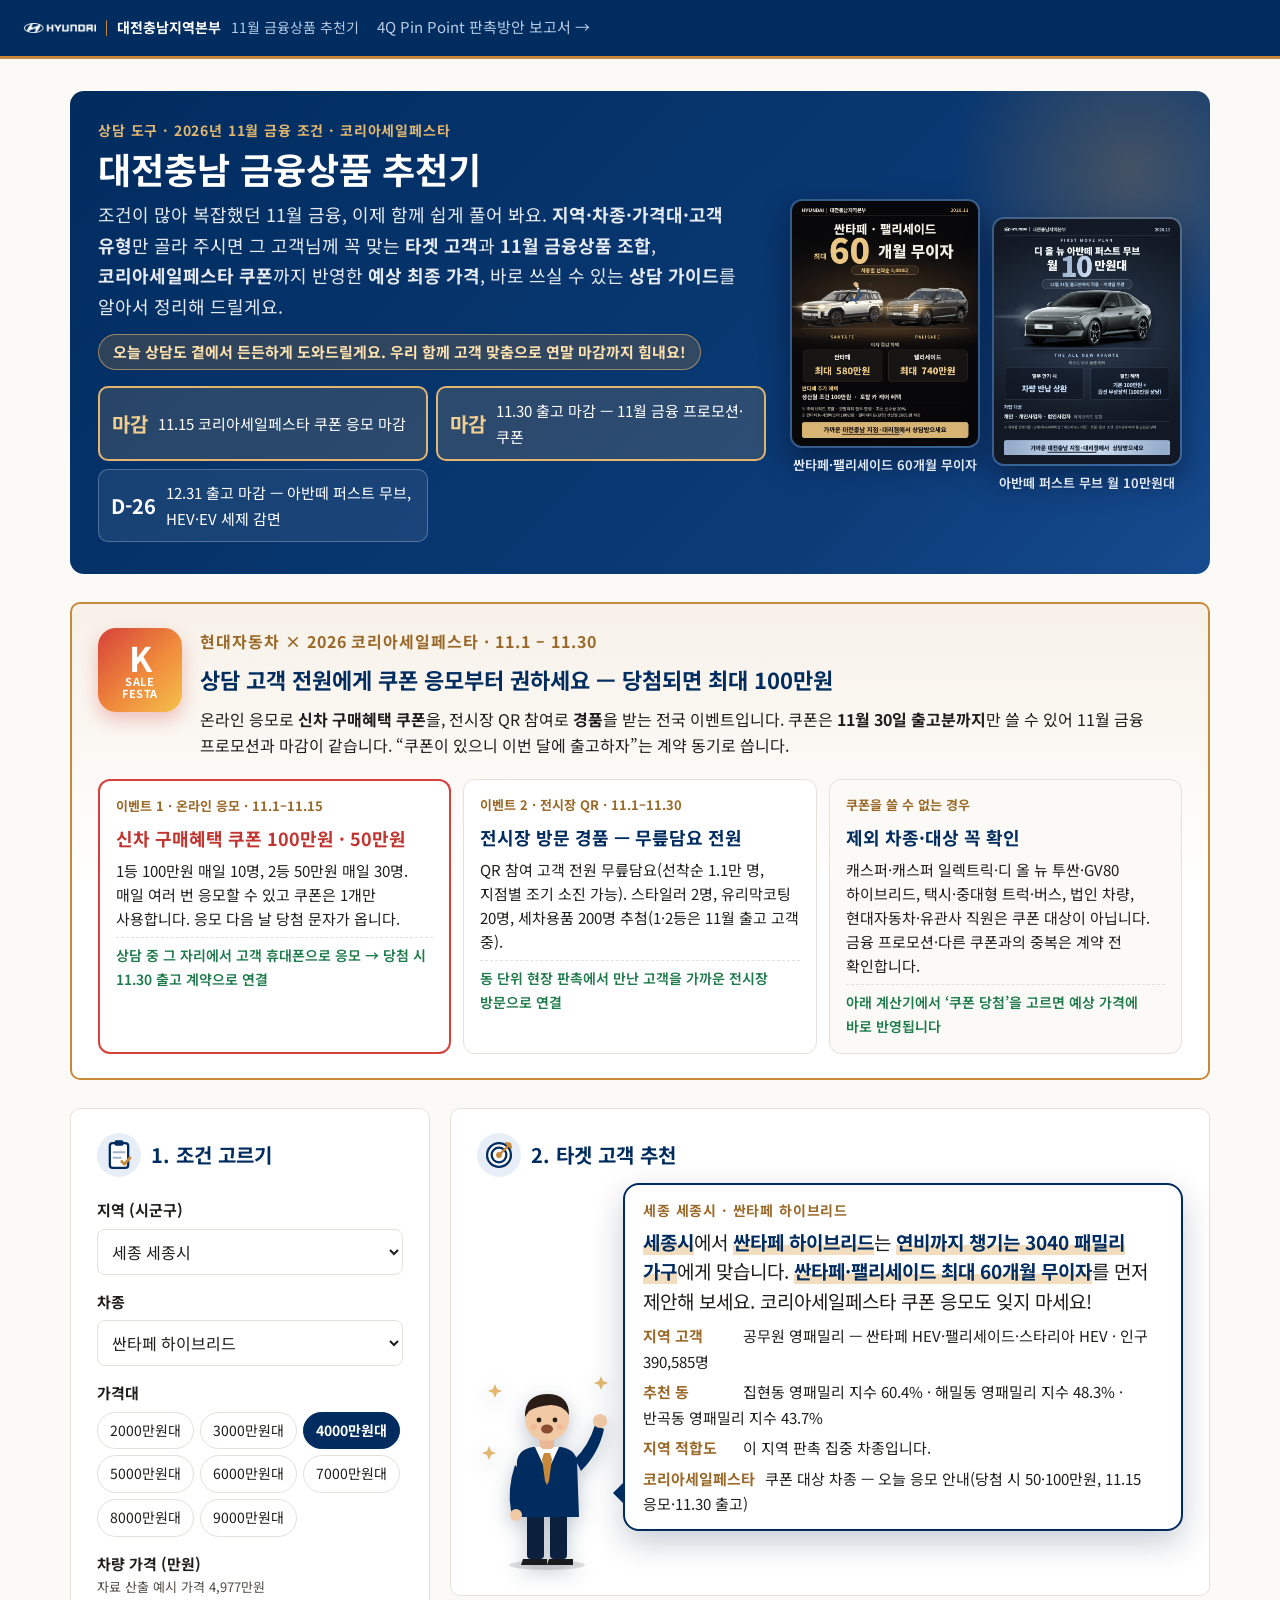
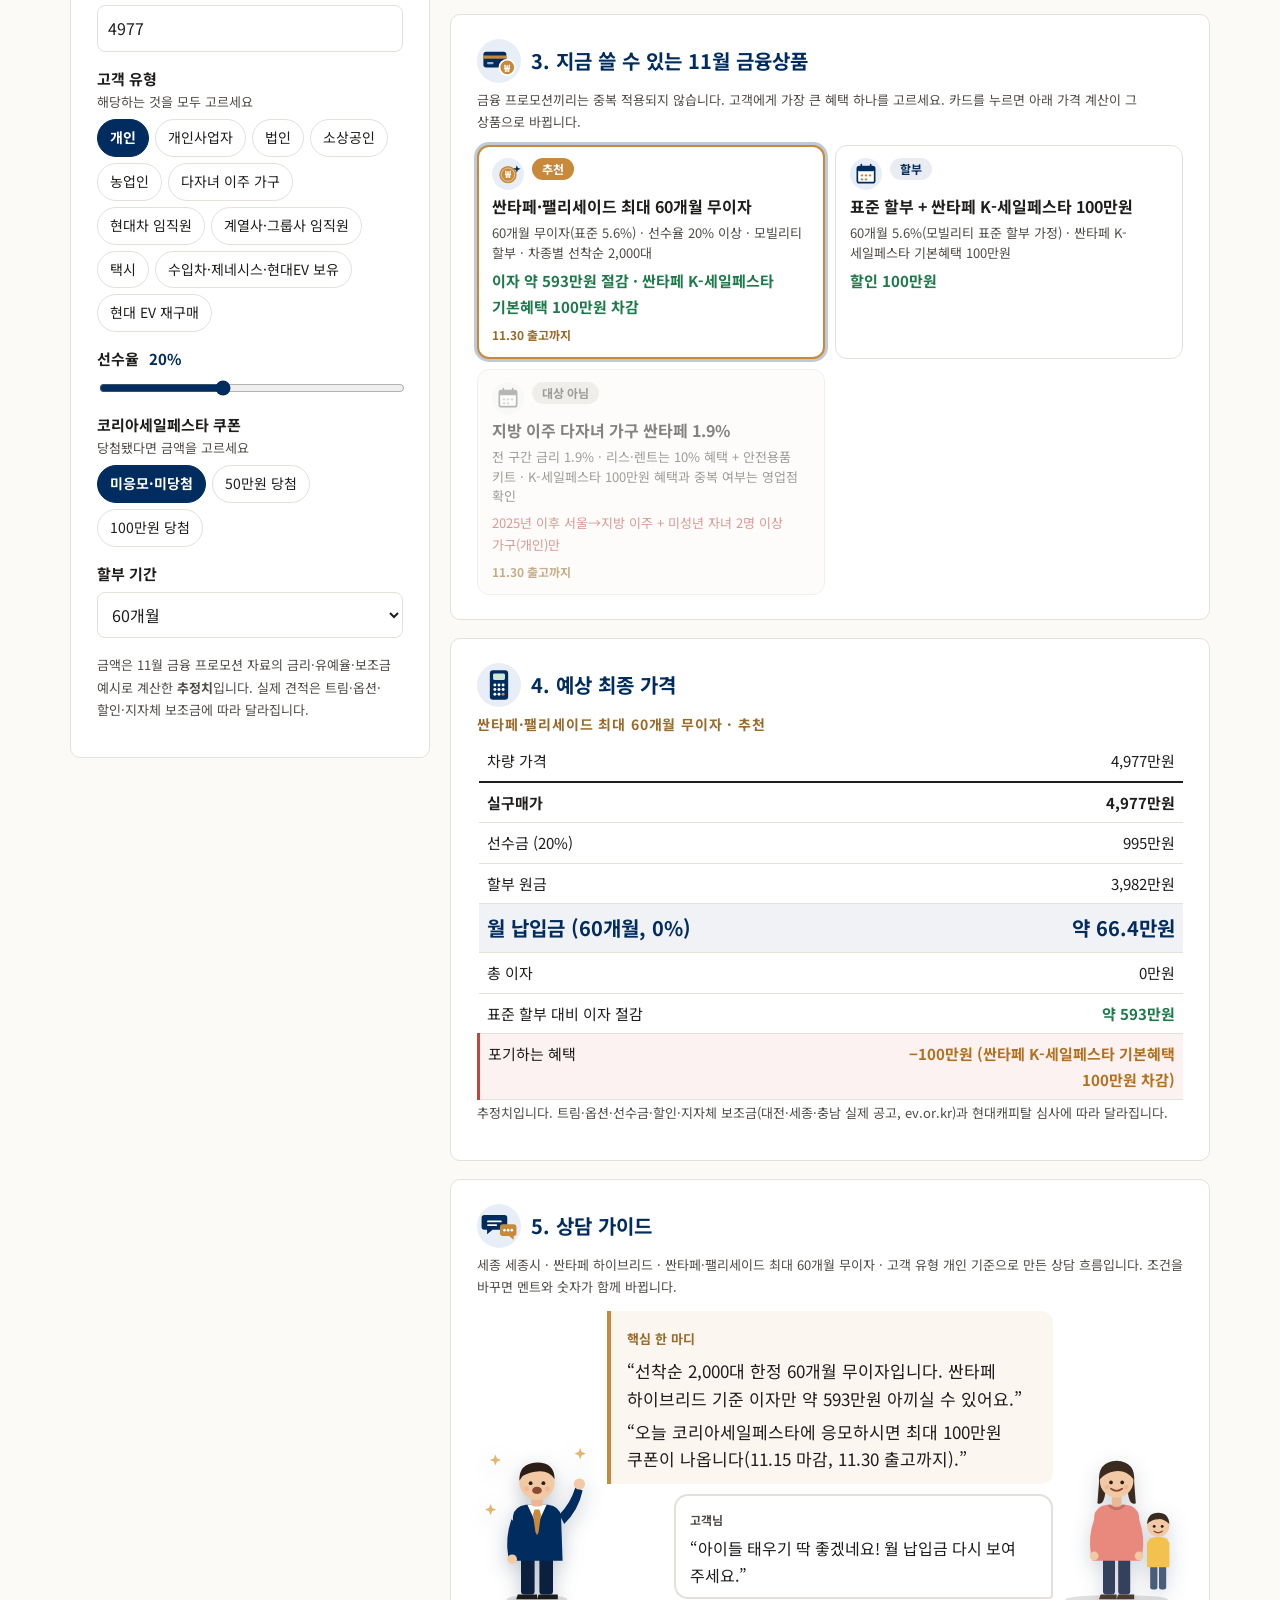
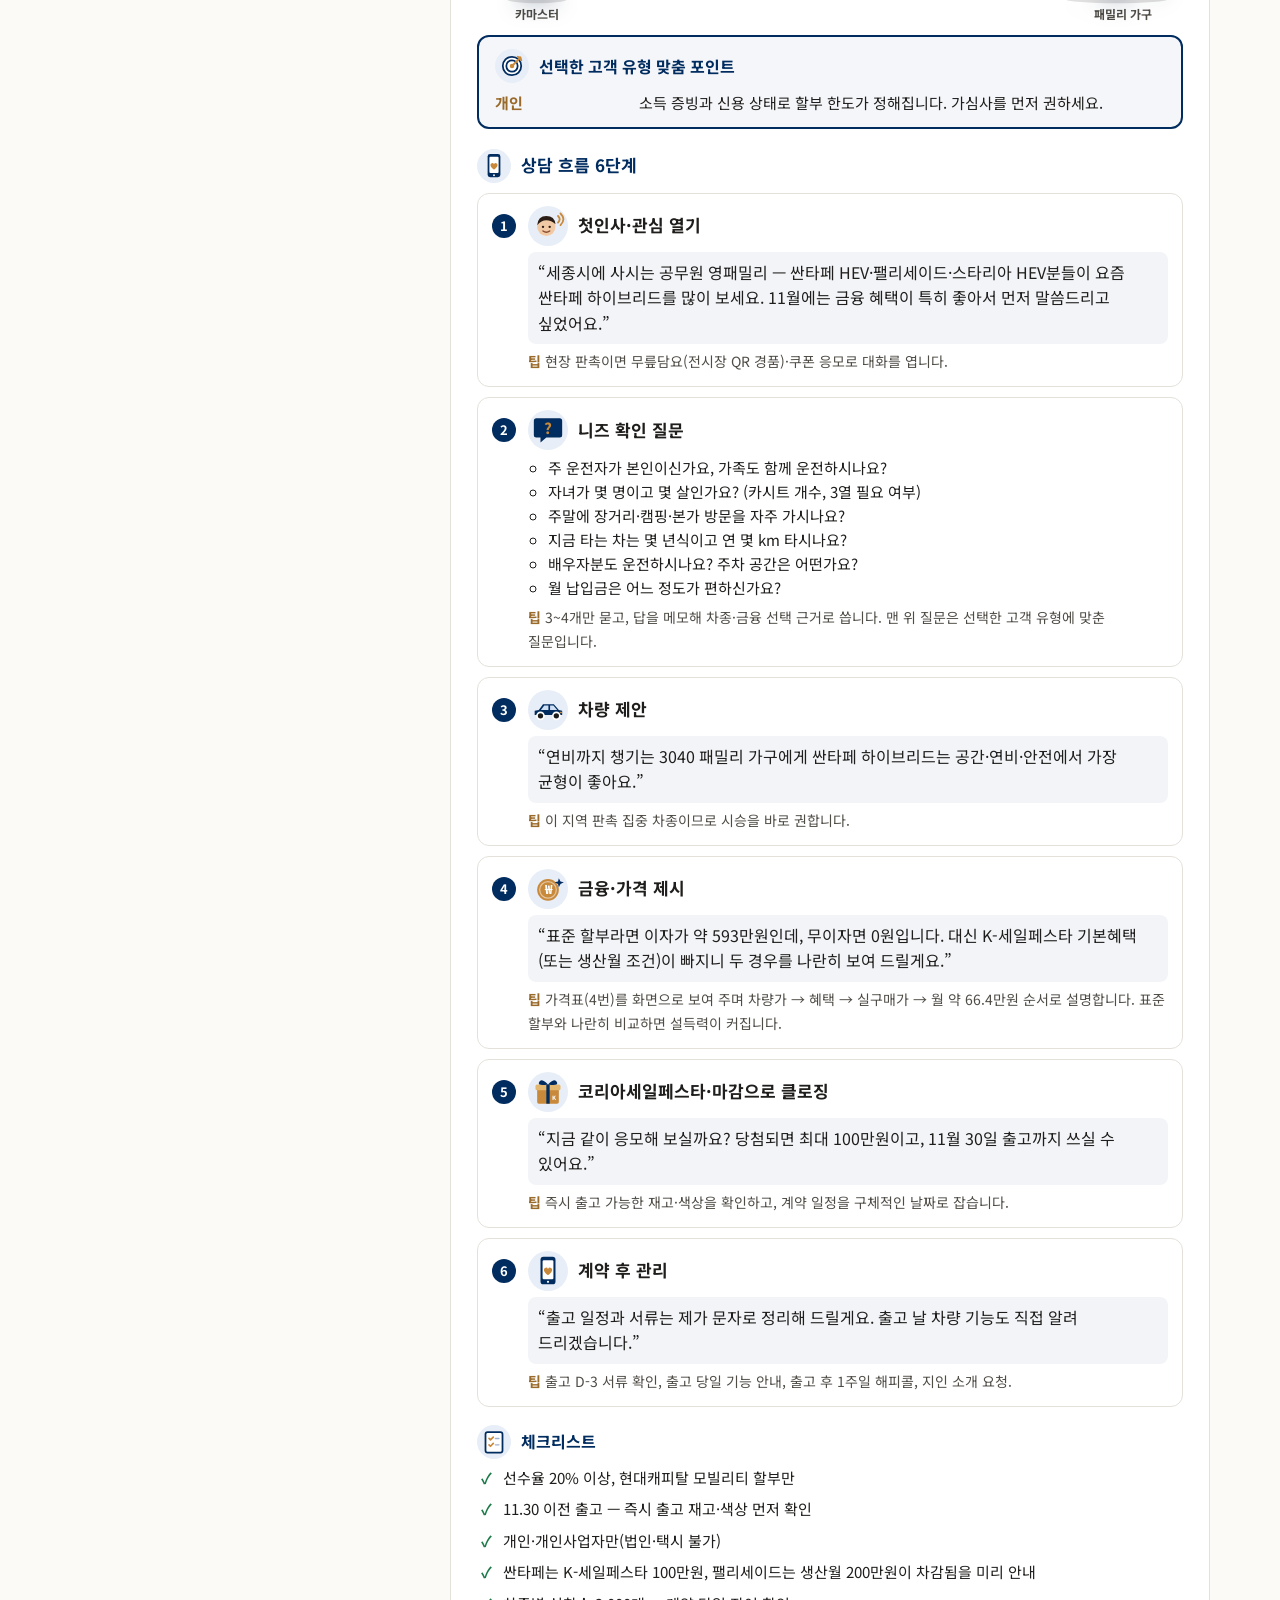
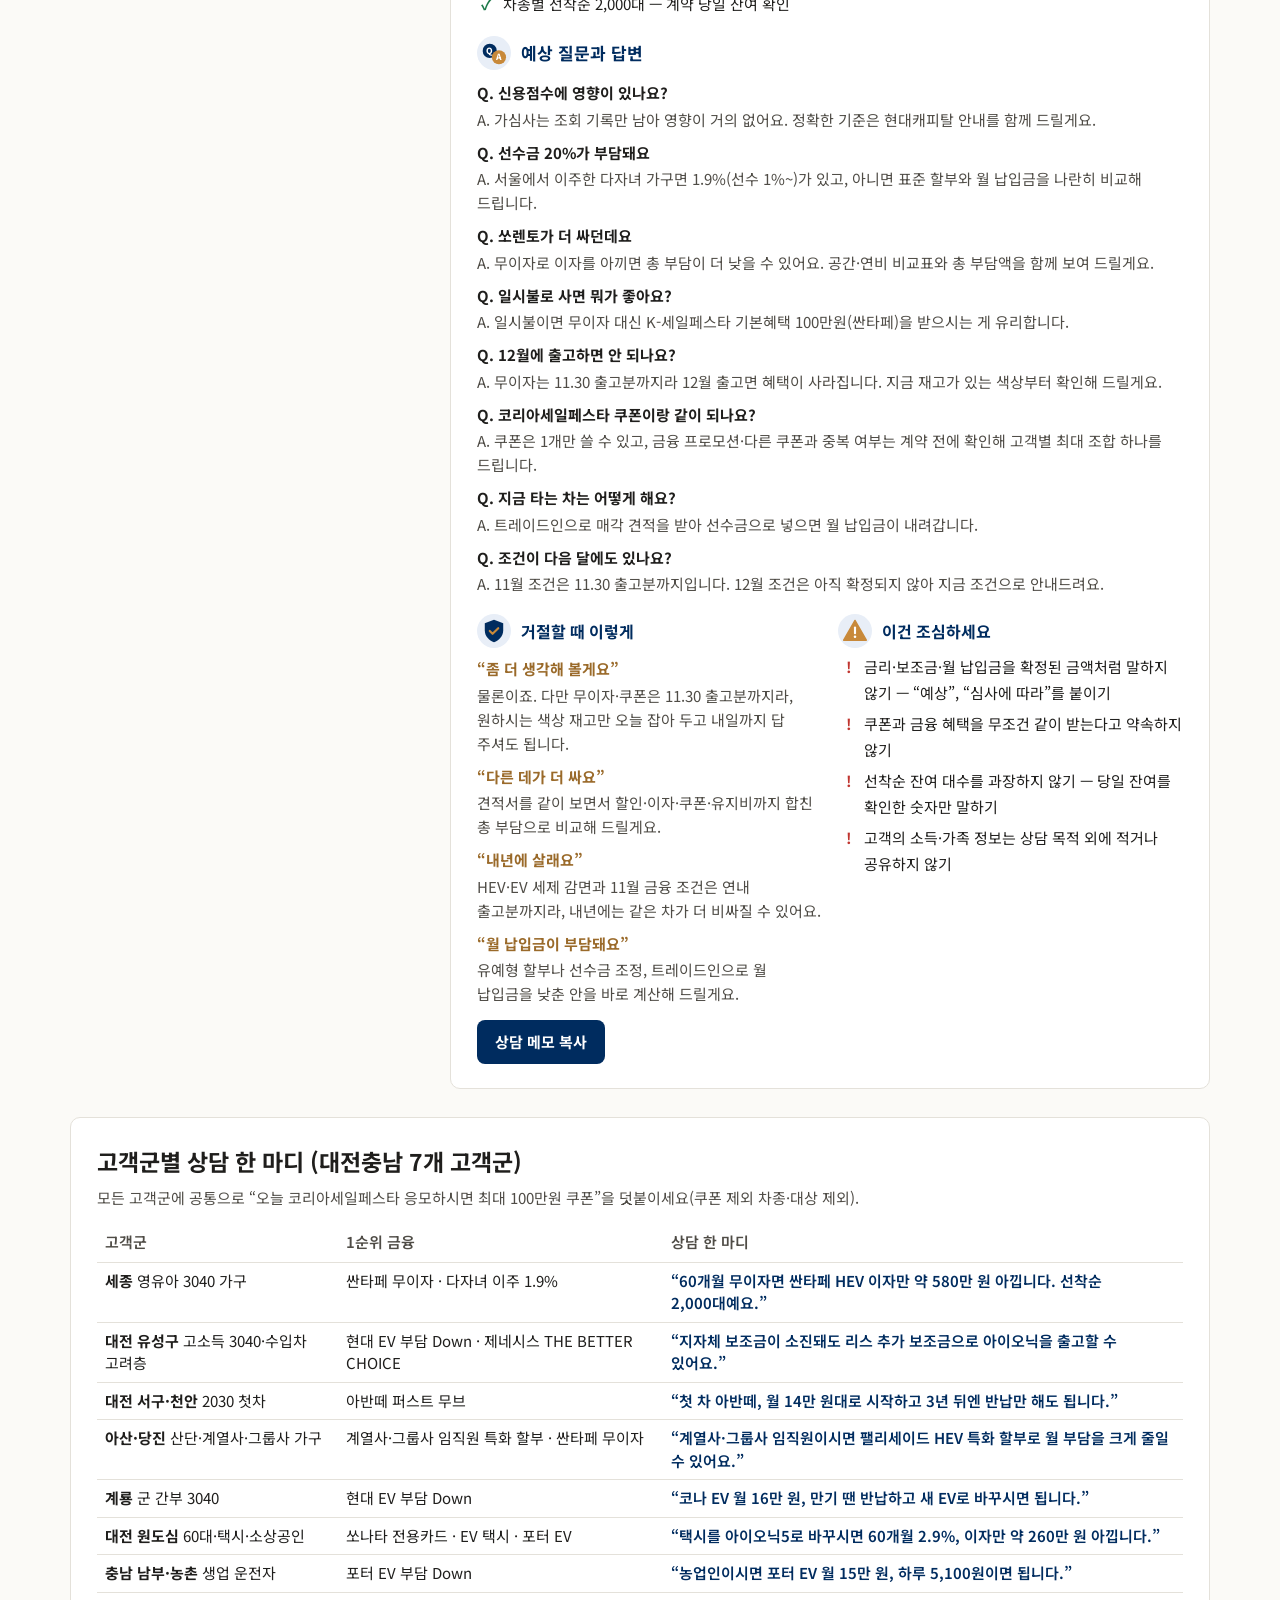
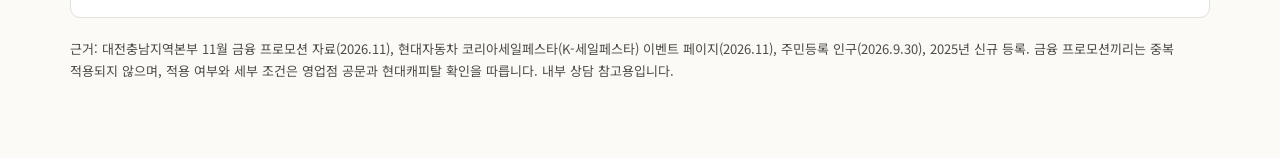
==== docs/advisor.html @ 3f8ed516 "판촉방안: 아이오닉9 삭제, 그랜저·아반떼·싼타페·팰리세이드 중심으로 수정 Co-Authored-By: Claude Opus 5.5 <noreply@anthropic.com> Cl" ====
<!DOCTYPE html>
<html lang="ko">
<head>
<meta charset="utf-8">
<meta name="viewport" content="width=device-width, initial-scale=1">
<title>대전충남 금융상품 추천기 — 2026년 11월 조건</title>
<meta name="description" content="지역·차종·가격대·고객 유형을 고르면 타겟 고객, 적용 가능한 11월 금융상품, 예상 최종 가격, 상담 가이드를 보여주는 대전충남지역본부 상담 도구">
<meta name="theme-color" content="#002c5f">
<link rel="preconnect" href="https://fonts.googleapis.com">
<link rel="stylesheet" href="https://fonts.googleapis.com/css2?family=Noto+Sans+KR:wght@400;600;700&display=swap">
<link rel="stylesheet" href="style.css?v=202611081311">
<link rel="stylesheet" href="advisor.css?v=202611081311">
</head>
<body data-page="advisor" class="adv">
<header class="topbar">
  <a class="brand" href="advisor.html"><img src="img/hyundai-logo-white.png" alt="HYUNDAI" class="logo"><span class="bar"></span><b>대전충남지역본부</b><span class="brand-sub">11월 금융상품 추천기</span></a>
  <nav class="chapnav"><a href="index.html">4Q Pin Point 판촉방안 보고서 →</a></nav>
</header>
<main class="adv-main">
  <section class="adv-hero">
    <div class="adv-hero-text">
      <p class="chap-no">상담 도구 · 2026년 11월 금융 조건 · 코리아세일페스타</p>
      <h1>대전충남 금융상품 추천기</h1>
      <p class="lede">조건이 많아 복잡했던 11월 금융, 이제 함께 쉽게 풀어 봐요. <b>지역·차종·가격대·고객 유형</b>만 골라 주시면 그 고객님께 꼭 맞는 <b>타겟 고객</b>과 <b>11월 금융상품 조합</b>, <b>코리아세일페스타 쿠폰</b>까지 반영한 <b>예상 최종 가격</b>, 바로 쓰실 수 있는 <b>상담 가이드</b>를 알아서 정리해 드릴게요.</p>
      <p class="adv-cheer">오늘 상담도 곁에서 든든하게 도와드릴게요. 우리 함께 고객 맞춤으로 연말 마감까지 힘내요!</p>
      <div class="dday" id="adv-dday"></div>
    </div>
    <div class="adv-hero-imgs">
      <figure><img src="img/ad-santafe-palisade.gif" alt="싼타페·팰리세이드 최대 60개월 무이자 움직이는 광고"><figcaption>싼타페·팰리세이드 60개월 무이자</figcaption></figure>
      <figure><img src="img/ad-avante-firstmove.gif" alt="디 올 뉴 아반떼 퍼스트 무브 플랜 움직이는 광고"><figcaption>아반떼 퍼스트 무브 월 10만원대</figcaption></figure>
    </div>
  </section>

  <section class="card adv-ksf" id="ksf">
    <div class="ksf-head">
      <div class="ksf-badge"><b>K</b><span>SALE<br>FESTA</span></div>
      <div>
        <p class="chap-no">현대자동차 × 2026 코리아세일페스타 · 11.1 – 11.30</p>
        <h2>상담 고객 전원에게 쿠폰 응모부터 권하세요 — 당첨되면 최대 100만원</h2>
        <p>온라인 응모로 <b>신차 구매혜택 쿠폰</b>을, 전시장 QR 참여로 <b>경품</b>을 받는 전국 이벤트입니다. 쿠폰은 <b>11월 30일 출고분까지</b>만 쓸 수 있어 11월 금융 프로모션과 마감이 같습니다. “쿠폰이 있으니 이번 달에 출고하자”는 계약 동기로 씁니다.</p>
      </div>
    </div>
    <div class="ksf-cards">
      <div class="ksf-c hot"><span>이벤트 1 · 온라인 응모 · 11.1–11.15</span><b>신차 구매혜택 쿠폰 100만원 · 50만원</b><p>1등 100만원 매일 10명, 2등 50만원 매일 30명. 매일 여러 번 응모할 수 있고 쿠폰은 1개만 사용합니다. 응모 다음 날 당첨 문자가 옵니다.</p><em>상담 중 그 자리에서 고객 휴대폰으로 응모 → 당첨 시 11.30 출고 계약으로 연결</em></div>
      <div class="ksf-c"><span>이벤트 2 · 전시장 QR · 11.1–11.30</span><b>전시장 방문 경품 — 무릎담요 전원</b><p>QR 참여 고객 전원 무릎담요(선착순 1.1만 명, 지점별 조기 소진 가능). 스타일러 2명, 유리막코팅 20명, 세차용품 200명 추첨(1·2등은 11월 출고 고객 중).</p><em>동 단위 현장 판촉에서 만난 고객을 가까운 전시장 방문으로 연결</em></div>
      <div class="ksf-c warn"><span>쿠폰을 쓸 수 없는 경우</span><b>제외 차종·대상 꼭 확인</b><p>캐스퍼·캐스퍼 일렉트릭·디 올 뉴 투싼·GV80 하이브리드, 택시·중대형 트럭·버스, 법인 차량, 현대자동차·유관사 직원은 쿠폰 대상이 아닙니다. 금융 프로모션·다른 쿠폰과의 중복은 계약 전 확인합니다.</p><em>아래 계산기에서 ‘쿠폰 당첨’을 고르면 예상 가격에 바로 반영됩니다</em></div>
    </div>
  </section>

  <div class="adv-grid">
    <form class="card adv-form" id="adv-form" autocomplete="off" onsubmit="return false">
      <h2>1. 조건 고르기</h2>
      <label class="fld"><span>지역 (시군구)</span><select id="f-area"></select></label>
      <label class="fld"><span>차종</span><select id="f-car"></select></label>
      <div class="fld"><span>가격대</span><div class="chips-sel" id="f-band"></div></div>
      <label class="fld"><span>차량 가격 (만원) <small id="f-ref"></small></span><input type="number" id="f-price" min="1000" max="20000" step="10"></label>
      <div class="fld"><span>고객 유형 <small>해당하는 것을 모두 고르세요</small></span><div class="chips-sel multi" id="f-who"></div></div>
      <label class="fld"><span>선수율 <b id="v-down"></b></span><input type="range" id="f-down" min="0" max="50" step="1" value="10"></label>
      <div class="fld"><span>코리아세일페스타 쿠폰 <small>당첨됐다면 금액을 고르세요</small></span><div class="chips-sel" id="f-coupon"></div></div>
      <label class="fld"><span>할부 기간</span><select id="f-months"><option value="36">36개월</option><option value="48">48개월</option><option value="60" selected>60개월</option></select></label>
      <p class="muted small">금액은 11월 금융 프로모션 자료의 금리·유예율·보조금 예시로 계산한 <b>추정치</b>입니다. 실제 견적은 트림·옵션·할인·지자체 보조금에 따라 달라집니다.</p>
    </form>

    <div class="adv-out" id="adv-out" aria-live="polite">
      <section class="card" id="o-target"></section>
      <section class="card" id="o-products"></section>
      <section class="card" id="o-price"></section>
      <section class="card" id="o-guide"></section>
    </div>
  </div>

  <section class="card" id="o-scripts">
    <h2>고객군별 상담 한 마디 (대전충남 7개 고객군)</h2>
    <p class="muted">모든 고객군에 공통으로 “오늘 코리아세일페스타 응모하시면 최대 100만원 쿠폰”을 덧붙이세요(쿠폰 제외 차종·대상 제외).</p>
    <div class="table">
      <table class="plain match">
        <thead><tr><th>고객군</th><th>1순위 금융</th><th>상담 한 마디</th></tr></thead>
        <tbody>
          <tr><td><b>세종</b> 영유아 3040 가구</td><td>싼타페 무이자 · 다자녀 이주 1.9%</td><td>“60개월 무이자면 싼타페 HEV 이자만 약 580만 원 아낍니다. 선착순 2,000대예요.”</td></tr>
          <tr><td><b>대전 유성구</b> 고소득 3040·수입차 고려층</td><td>현대 EV 부담 Down · 제네시스 THE BETTER CHOICE</td><td>“지자체 보조금이 소진돼도 리스 추가 보조금으로 아이오닉을 출고할 수 있어요.”</td></tr>
          <tr><td><b>대전 서구·천안</b> 2030 첫차</td><td>아반떼 퍼스트 무브</td><td>“첫 차 아반떼, 월 14만 원대로 시작하고 3년 뒤엔 반납만 해도 됩니다.”</td></tr>
          <tr><td><b>아산·당진</b> 산단·계열사·그룹사 가구</td><td>계열사·그룹사 임직원 특화 할부 · 싼타페 무이자</td><td>“계열사·그룹사 임직원이시면 팰리세이드 HEV 특화 할부로 월 부담을 크게 줄일 수 있어요.”</td></tr>
          <tr><td><b>계룡</b> 군 간부 3040</td><td>현대 EV 부담 Down</td><td>“코나 EV 월 16만 원, 만기 땐 반납하고 새 EV로 바꾸시면 됩니다.”</td></tr>
          <tr><td><b>대전 원도심</b> 60대·택시·소상공인</td><td>쏘나타 전용카드 · EV 택시 · 포터 EV</td><td>“택시를 아이오닉5로 바꾸시면 60개월 2.9%, 이자만 약 260만 원 아낍니다.”</td></tr>
          <tr><td><b>충남 남부·농촌</b> 생업 운전자</td><td>포터 EV 부담 Down</td><td>“농업인이시면 포터 EV 월 15만 원, 하루 5,100원이면 됩니다.”</td></tr>
        </tbody>
      </table>
    </div>
  </section>
  <p class="muted small adv-foot">근거: 대전충남지역본부 11월 금융 프로모션 자료(2026.11), 현대자동차 코리아세일페스타(K-세일페스타) 이벤트 페이지(2026.11), 주민등록 인구(2026.9.30), 2025년 신규 등록. 금융 프로모션끼리는 중복 적용되지 않으며, 적용 여부와 세부 조건은 영업점 공문과 현대캐피탈 확인을 따릅니다. 내부 상담 참고용입니다.</p>
</main>
<div id="tip" class="tip" hidden></div>
<script src="data.js?v=202611081311"></script>
<script src="advisor.js?v=202611081311"></script>
</body>
</html>
---- docs/style.css ----
:root {
  --bg: #fbfaf7; --panel: #ffffff; --fg: #1f1e1c; --muted: #6b6862; --line: #e4e1da;
  --accent: #2b6fd6; --accent-soft: rgba(43, 111, 214, .12); --grey: #b9b5ac;
  --bad: #c2453b; --good: #2f8a57;
  --sans: "Pretendard", "Noto Sans KR", "Apple SD Gothic Neo", system-ui, sans-serif;
}
@media (prefers-color-scheme: dark) {
  :root { --bg: #1b1a18; --panel: #242320; --fg: #ece9e3; --muted: #a29e96; --line: #3a3833;
    --accent: #6aa0ef; --accent-soft: rgba(106, 160, 239, .16); --grey: #67635b; --bad: #e07a70; --good: #6cc093; }
}
* { box-sizing: border-box; }
body { margin: 0; background: var(--bg); color: var(--fg); font: 15px/1.6 var(--sans); }
main { max-width: 1080px; margin: 0 auto; padding: 32px 20px 64px; display: flex; flex-direction: column; gap: 24px; }
h1 { font-size: 30px; line-height: 1.25; margin: 4px 0 10px; font-weight: 700; }
h2 { font-size: 19px; margin: 0 0 4px; }
h3 { font-size: 16px; margin: 6px 0; }
a { color: var(--accent); }
.eyebrow { margin: 0; color: var(--muted); font-size: 13px; }
.lede { margin: 0; max-width: 60rem; }
.meta, .muted { color: var(--muted); font-size: 13px; margin: 2px 0 12px; }
.note { font-size: 13px; color: var(--muted); margin: 0 0 8px; }
.card { background: var(--panel); border: 1px solid var(--line); border-radius: 10px; padding: 20px; min-width: 0; }
.tiles { display: grid; grid-template-columns: repeat(auto-fit, minmax(min(100%, 220px), 1fr)); gap: 12px; }
.tile { background: var(--panel); border: 1px solid var(--line); border-radius: 10px; padding: 16px; }
.tile .big { display: block; font-size: 28px; font-weight: 700; font-variant-numeric: tabular-nums; margin: 4px 0; }
.tile .big.bad { color: var(--bad); }
.tile span { font-size: 13px; color: var(--muted); }
.toc { display: flex; flex-wrap: wrap; gap: 6px 14px; font-size: 14px; position: sticky; top: 0; background: var(--bg); padding: 8px 0; z-index: 3; border-bottom: 1px solid var(--line); }
.toc a { text-decoration: none; }
.tabs { display: flex; flex-wrap: wrap; gap: 6px; margin: 8px 0 12px; }
.tabs button, .crumbs button { font: inherit; font-size: 13px; padding: 5px 14px; border-radius: 999px; border: 1px solid var(--line); background: var(--panel); color: var(--fg); cursor: pointer; }
.tabs button[aria-pressed="true"] { background: var(--accent-soft); border-color: var(--accent); font-weight: 600; }
.crumbs { display: flex; align-items: center; gap: 6px; flex-wrap: wrap; margin: 6px 0 12px; font-size: 13px; color: var(--muted); }
.crumbs button { padding: 3px 10px; }
.crumbs b { color: var(--fg); }
.sido-cards { display: grid; grid-template-columns: repeat(auto-fit, minmax(min(100%, 180px), 1fr)); gap: 10px; margin-bottom: 14px; }
.sido-cards button { text-align: left; font: inherit; color: var(--fg); background: var(--panel); border: 1px solid var(--line); border-radius: 8px; padding: 12px 14px; cursor: pointer; }
.sido-cards button[aria-pressed="true"] { border: 2px solid var(--accent); background: var(--accent-soft); padding: 11px 13px; }
.sido-cards b { display: block; font-size: 16px; }
.sido-cards small { color: var(--muted); display: block; }
.legend { display: flex; flex-wrap: wrap; gap: 4px 14px; font-size: 12px; color: var(--muted); margin: 4px 0 8px; }
.legend i { display: inline-block; width: 10px; height: 10px; border-radius: 2px; margin-right: 4px; vertical-align: -1px; background: var(--accent); }
.table { overflow-x: auto; }
.row { display: grid; grid-template-columns: 9.5rem minmax(140px, 1fr) 5.5rem 4.2rem 4.2rem 4.2rem 4.6rem; gap: 8px; align-items: center; padding: 5px 6px; border-bottom: 1px solid var(--line); font-size: 13px; font-variant-numeric: tabular-nums; min-width: 640px; }
.row.head { color: var(--muted); font-size: 12px; border-bottom-color: var(--fg); position: sticky; top: 0; background: var(--panel); }
.row.click { cursor: pointer; }
.row.click:hover { background: var(--accent-soft); }
.row.on { background: var(--accent-soft); font-weight: 600; }
.row.bench { color: var(--muted); }
.row .num { text-align: right; }
.row .hi { color: var(--accent); font-weight: 600; }
.row .sub { color: var(--muted); font-weight: 400; margin-left: 6px; font-size: 12px; }
.bar { display: flex; height: 14px; border-radius: 3px; overflow: hidden; }
.bar span { display: block; height: 100%; background: var(--accent); }
.detail { border: 1px solid var(--accent); background: var(--accent-soft); border-radius: 8px; padding: 12px 16px; margin: 4px 0 14px; font-size: 14px; }
.detail h3 { margin: 0 0 4px; }
.detail p { margin: 2px 0; }
.detail .target { color: var(--accent); font-weight: 600; }
svg { display: block; width: 100%; height: auto; overflow: visible; font-family: var(--sans); }
svg text:not([font-size]) { font-size: 12px; }
svg text:not([fill]) { fill: var(--fg); }
section { scroll-margin-top: 48px; }
svg .muted { fill: var(--muted); }
svg .click { cursor: pointer; }
svg .click:hover .hit { fill: var(--accent-soft); }
.plans { display: grid; grid-template-columns: repeat(auto-fit, minmax(min(100%, 320px), 1fr)); gap: 12px; margin-top: 10px; }
.plan .why { font-size: 13px; color: var(--muted); margin: 0 0 8px; }
.plan dl { display: grid; grid-template-columns: 5.2rem 1fr; gap: 4px 10px; margin: 0; font-size: 14px; }
.plan dt { color: var(--muted); font-size: 13px; }
.plan dd { margin: 0; }
.pill { display: inline-block; font-size: 12px; border: 1px solid var(--line); color: var(--muted); border-radius: 999px; padding: 0 10px; }
.pill.p1 { color: var(--bad); border-color: currentColor; }
table.plain { border-collapse: collapse; width: 100%; font-size: 14px; }
table.plain th, table.plain td { text-align: left; padding: 7px 8px; border-bottom: 1px solid var(--line); vertical-align: top; }
table.plain th { color: var(--muted); font-weight: 600; font-size: 13px; }
footer p { margin: 4px 0; }
.tip { position: fixed; pointer-events: none; background: var(--panel); border: 1px solid var(--line); border-radius: 6px; padding: 6px 10px; font-size: 12px; box-shadow: 0 4px 14px rgba(0,0,0,.12); z-index: 10; white-space: nowrap; }

/* 기획 배경 */
.bg h3 { font-size: 15px; margin: 0 0 4px; }
.bg p { margin: 0; font-size: 14px; }
.bg-lead { font-size: 16px !important; margin: 4px 0 14px !important; }
.bg-grid { display: grid; grid-template-columns: repeat(auto-fit, minmax(min(100%, 280px), 1fr)); gap: 16px; margin-bottom: 16px; }
.goals, .prog { display: grid; grid-template-columns: repeat(auto-fit, minmax(min(100%, 210px), 1fr)); gap: 10px; }
.goals div, .prog div { border-left: 3px solid var(--accent); background: var(--accent-soft); border-radius: 0 8px 8px 0; padding: 10px 12px; }
.goals b, .prog b { display: block; font-size: 14px; }
.goals span, .prog span { font-size: 13px; color: var(--muted); }
/* 판촉 사례 기획안 */
.case h3 { margin: 22px 0 8px; }
.case-grid { display: grid; grid-template-columns: minmax(0, 0.8fr) minmax(0, 1fr); gap: 16px; align-items: start; }
@media (max-width: 760px) { .case-grid { grid-template-columns: 1fr; } }
.fig { margin: 0; }
.fig figcaption { font-size: 12px; color: var(--muted); margin-top: 6px; }
.fig svg text { font-family: var(--sans); }
.fig-bg { fill: var(--bg); stroke: var(--line); }
.fig-t { fill: var(--fg); font-size: 14px; font-weight: 700; }
.zone-outline { fill: none; stroke: var(--line); stroke-dasharray: 6 4; }
.zone { stroke: var(--accent); stroke-opacity: .5; fill: var(--accent); }
.z1, .z5 { fill-opacity: .22; } .z2 { fill-opacity: .12; } .z3 { fill-opacity: .08; } .z4 { fill-opacity: .16; } .z6 { fill-opacity: .1; }
.car { fill: var(--panel); stroke: var(--fg); stroke-width: 1.2; }
.zt { fill: var(--fg); font-size: 14px; font-weight: 700; text-anchor: middle; }
.zs { fill: var(--muted); font-size: 12px; text-anchor: middle; }
.zc { fill: var(--fg); font-size: 11px; text-anchor: middle; }
.flow path { stroke: var(--fg); stroke-width: 2; fill: none; marker-end: none; }
.funnel path { fill: var(--accent); }
.f1 { fill-opacity: .18; } .f2 { fill-opacity: .32; } .f3 { fill-opacity: .5; } .f4 { fill-opacity: .75; } .f5 { fill-opacity: 1; }
.ft text { fill: var(--fg); font-size: 13px; text-anchor: middle; }
.ft .fb { font-size: 16px; font-weight: 700; }
.ft .fw { fill: #fff; font-weight: 700; font-size: 14px; }
.fr text { fill: var(--muted); font-size: 12px; text-anchor: middle; }
.zl { fill: var(--muted); font-size: 12px; }
.kpi { margin: 8px 0 0; padding-left: 18px; font-size: 14px; }
table.plain th[scope], .case table.plain tbody th { width: 7rem; color: var(--muted); }

.rbar rect { fill: var(--accent); }
.rbar text { fill: var(--fg); font-size: 13px; text-anchor: middle; }
.rbar .rl { fill: var(--muted); font-size: 12px; }
.rbar .rl2, .rl2 { text-anchor: start; font-size: 13px; fill: var(--fg); }
.rbar .rs { text-anchor: start; }
.rbar .rb { font-weight: 700; }
.muted2 { fill: var(--muted) !important; font-size: 12px !important; }

/* ===== 사이트 구조 (표지 + 장별 페이지) ===== */
:root { --navy: #0f2c5c; }
.topbar { position: sticky; top: 0; z-index: 5; background: var(--navy); color: #fff; display: flex; align-items: center; gap: 18px; padding: 10px 20px; flex-wrap: wrap; }
.topbar .brand { color: #cfe0fb; text-decoration: none; font-size: 14px; white-space: nowrap; }
.topbar .brand b { color: #fff; }
.chapnav { display: flex; gap: 4px 12px; flex-wrap: wrap; font-size: 13px; }
.chapnav a { color: #cfe0fb; text-decoration: none; padding: 2px 0; border-bottom: 2px solid transparent; }
.chapnav a:hover, .chapnav a[aria-current="page"] { color: #fff; border-bottom-color: #ffd27a; }
.toc { display: none; }
.chap-head { padding: 12px 0 4px; }
.chap-no { color: var(--accent); font-size: 12px; font-weight: 700; letter-spacing: .06em; margin: 0 0 4px; }
.chap-head h1 { font-size: 30px; margin: 0 0 8px; }
.chap-head .lede { color: var(--muted); }
.pager { display: grid; grid-template-columns: 1fr 1fr; gap: 12px; margin-top: 8px; }
.pager a { display: block; border: 1px solid var(--line); border-radius: 10px; padding: 12px 16px; text-decoration: none; color: var(--fg); background: var(--panel); }
.pager a:hover { border-color: var(--accent); }
.pager .next { text-align: right; }
.pager small { display: block; color: var(--muted); font-size: 12px; }
.site-foot { max-width: 1080px; margin: 0 auto; padding: 8px 20px 40px; color: var(--muted); font-size: 12px; }
.site-foot p { margin: 2px 0; }
.sec-title { margin: 8px 0 12px; }

/* 표지 */
.hero { background: linear-gradient(135deg, var(--navy), #2b6fd6); color: #fff; border-radius: 14px; padding: 36px 32px; }
.hero .eyebrow { color: #ffd27a; font-weight: 700; }
.hero h1 { font-size: 44px; margin: 6px 0 10px; }
.hero-sub { font-size: 18px; margin: 0 0 12px; max-width: 46rem; }
.hero-meta { color: #cfe0fb; font-size: 13px; margin: 0; }
.verdict { border-left: 5px solid var(--accent); }
.verdict h2 { font-size: 21px; margin-bottom: 8px; }
.verdict p { margin: 0 0 8px; }
.links a { margin-right: 14px; font-weight: 600; }
dl.five { display: grid; grid-template-columns: 5.5rem 1fr; gap: 10px 14px; margin: 8px 0 0; }
dl.five dt { font-weight: 700; color: var(--accent); }
dl.five dd { margin: 0; }
.qcards { display: grid; grid-template-columns: repeat(auto-fit, minmax(min(100%, 240px), 1fr)); gap: 12px; }
.qcard { display: flex; flex-direction: column; gap: 6px; background: var(--panel); border: 1px solid var(--line); border-radius: 10px; padding: 16px; text-decoration: none; color: var(--fg); min-height: 132px; }
.qcard:hover { border-color: var(--accent); box-shadow: 0 4px 16px rgba(15, 44, 92, .08); }
.qcard span { color: var(--accent); font-size: 12px; font-weight: 700; }
.qcard b { font-size: 17px; line-height: 1.35; }
.qcard em { font-style: normal; color: var(--muted); font-size: 13px; margin-top: auto; }
.qcard.tool { background: var(--accent-soft); border-color: var(--accent); }
.flow-cols { display: grid; grid-template-columns: 190px 1fr 190px; font-size: 12px; color: var(--muted); font-weight: 700; margin-bottom: 4px; }
.flow-cols span:nth-child(2) { text-align: center; }
.flow-cols span:nth-child(3) { text-align: right; padding-right: 10px; }
.flow-n:hover rect { stroke: var(--accent); stroke-width: 2.5; }

/* 표지 지도 + 차종 카드 */
.mapsum-grid { display: grid; grid-template-columns: minmax(0, 1fr) minmax(0, 1.05fr); gap: 20px; align-items: start; margin-top: 8px; }
@media (max-width: 820px) { .mapsum-grid { grid-template-columns: 1fr; } }
.tile-g:hover rect { stroke: var(--fg); }
.map-panel h3 { font-size: 18px; margin: 0 0 10px; }
.sub-h { font-size: 13px; font-weight: 700; color: var(--muted); margin: 12px 0 6px; }
.mcards { display: grid; grid-template-columns: repeat(3, minmax(0, 1fr)); gap: 8px; }
.mcard { position: relative; border: 1px solid var(--line); border-radius: 10px; padding: 10px 10px 8px; display: flex; flex-direction: column; gap: 2px; background: var(--panel); }
.mcard.hy { border-color: var(--accent); }
.mcard b { font-size: 13px; line-height: 1.3; }
.mcard .share { font-size: 12px; color: var(--muted); }
.mcard .rank { position: absolute; top: 6px; left: 8px; font-weight: 700; font-size: 16px; color: var(--muted); }
.mcard .tag { position: absolute; top: 8px; right: 8px; font-size: 10px; border-radius: 999px; padding: 0 6px; }
.tag-hy { background: var(--accent); color: #fff; }
.tag-cp { background: var(--line); color: var(--muted); }
.car-ico { width: 100%; height: 44px; margin: 14px 0 4px; }
.mcards.focus .mcard { border: 2px solid var(--accent); background: var(--accent-soft); }
.mcard .badge { position: absolute; top: 6px; left: 8px; font-size: 10px; font-weight: 700; color: #fff; background: var(--bad); border-radius: 999px; padding: 1px 7px; }
.map-panel .note { margin-top: 6px; color: var(--bad); }

/* 시뮬레이터 */
.sim { display: grid; grid-template-columns: minmax(0, 300px) minmax(0, 1fr); gap: 20px; align-items: start; }
@media (max-width: 820px) { .sim { grid-template-columns: 1fr; } }
.sim-in { display: flex; flex-direction: column; gap: 12px; font-size: 13px; }
.sim-in label { display: flex; flex-direction: column; gap: 4px; color: var(--muted); }
.sim-in .val { color: var(--fg); font-weight: 700; }
.sim-in select, .sim-in input[type=number] { font: inherit; padding: 6px 8px; border: 1px solid var(--line); border-radius: 6px; background: var(--panel); color: var(--fg); }
.sim-in input[type=range] { accent-color: var(--accent); }
.sim-in button { font: inherit; padding: 8px; border-radius: 8px; border: 1px solid var(--accent); background: var(--accent-soft); color: var(--fg); cursor: pointer; }
.sim-out .tiles { grid-template-columns: repeat(auto-fit, minmax(min(100%, 170px), 1fr)); margin-bottom: 12px; }

/* 출처 */
ol.refs { padding-left: 20px; font-size: 14px; }
ol.refs li { margin: 4px 0; }
.notes p { margin: 4px 0; font-size: 14px; }

/* 금융 프로모션 */
.finance { border-top: 4px solid #c8893a; }
.fin-grid { display: grid; grid-template-columns: minmax(0, 0.9fr) minmax(0, 1.1fr); gap: 20px; align-items: start; }
@media (max-width: 860px) { .fin-grid { grid-template-columns: 1fr; } }
.fig img { width: 100%; height: auto; display: block; border-radius: 10px; border: 1px solid var(--line); }
.poster .tabs { margin-top: 0; }
.offers { display: flex; flex-direction: column; gap: 10px; }
.offer { border: 1px solid var(--line); border-radius: 10px; padding: 12px 16px; background: var(--panel); }
.offer.hot { border: 2px solid #c8893a; background: rgba(200, 137, 58, .08); }
.offer h3 { margin: 2px 0 4px; font-size: 17px; }
.offer h3 em { font-style: normal; color: #b3711f; }
.offer p { margin: 2px 0; font-size: 13px; color: var(--muted); }
.offer .use { color: var(--fg); }
.offer .use b { color: var(--accent); margin-right: 6px; }
.ofno { font-size: 11px; font-weight: 700; letter-spacing: .08em; color: #b3711f; }
.warn { margin: 0; font-size: 13px; border-left: 3px solid var(--bad); padding: 8px 12px; background: rgba(194, 69, 59, .07); border-radius: 0 8px 8px 0; }
.warn b { color: var(--bad); margin-right: 6px; }
.ads { display: grid; grid-template-columns: repeat(auto-fit, minmax(min(100%, 280px), 1fr)); gap: 16px; max-width: 760px; }
.fin-strip { border-top: 4px solid #c8893a; }
.fin-strip-grid { display: grid; grid-template-columns: minmax(0, 260px) minmax(0, 1fr); gap: 22px; align-items: center; }
@media (max-width: 720px) { .fin-strip-grid { grid-template-columns: 1fr; } }
.fin-strip h2 { margin-bottom: 10px; }
.chips { display: grid; grid-template-columns: repeat(auto-fit, minmax(min(100%, 200px), 1fr)); gap: 8px; margin-bottom: 10px; }
.chip { display: flex; flex-direction: column; border: 1px solid var(--line); border-radius: 10px; padding: 10px 12px; text-decoration: none; color: var(--fg); }
.chip b { font-size: 18px; color: #b3711f; }
.chip span { font-size: 12px; color: var(--muted); }
.chip.hot { border: 2px solid #c8893a; background: rgba(200, 137, 58, .08); }
.fin-tag { display: inline-block; margin-top: 4px; font-size: 11px; font-weight: 700; color: #fff; background: #c8893a; border-radius: 999px; padding: 1px 8px; text-decoration: none; width: fit-content; }
img.kv { max-width: 420px; }

#rl-table td:first-child, #rl-table th { white-space: nowrap; }
#rl-table td:last-child { min-width: 16rem; }

/* ===== 남색(네이비) 테마 ===== */
:root { --navy: #002c5f; --navy-deep: #001a3d; --accent: #0b3a75; --accent-soft: rgba(11, 58, 117, .09); --grey: #b8b6b0; }
@media (prefers-color-scheme: dark) {
  :root { --navy: #0a2447; --navy-deep: #05152b; --accent: #8fb3e3; --accent-soft: rgba(143, 179, 227, .16); }
}
.topbar { background: var(--navy); border-bottom: 3px solid #c8893a; }
.topbar .brand { display: flex; align-items: center; gap: 10px; color: #fff; }
.topbar .logo { height: 15px; width: auto; display: block; }
.topbar .bar, .hero-brand .bar { width: 1px; height: 16px; background: #c8893a; display: inline-block; }
.topbar .brand-sub { color: #b9cbe4; font-size: 13px; }
.chapnav a { color: #b9cbe4; }
.hero { background: linear-gradient(135deg, var(--navy-deep) 0%, var(--navy) 55%, #0b3a75 100%); position: relative; overflow: hidden; }
.hero::after { content: ''; position: absolute; right: -80px; top: -80px; width: 320px; height: 320px; border-radius: 50%; background: radial-gradient(circle, rgba(200, 137, 58, .28), transparent 70%); }
.hero-brand { display: flex; align-items: center; gap: 12px; flex-wrap: wrap; margin-bottom: 18px; }
.hero-brand img { height: 22px; width: auto; display: block; }
.hero-brand b { font-size: 18px; }
.hero-tag { color: #e2b66f; font-size: 13px; font-weight: 700; letter-spacing: .06em; margin-left: 6px; }
.hero h1 { font-size: 46px; }
.hero-sub { font-size: 19px; line-height: 1.6; color: #e6eef9; }
.hero-cheer { display: inline-block; margin: 4px 0 14px; padding: 6px 14px; border-radius: 999px; background: rgba(200, 137, 58, .22); border: 1px solid rgba(226, 182, 111, .6); color: #ffe2ad; font-weight: 700; font-size: 15px; }
.hero-meta { color: #a9bfdd; }
.chap-no { color: #9a6a2a; }
.hero .chap-no { color: #e2b66f; }
dl.five dt { color: var(--navy); }
.verdict { border-left-color: var(--navy); }
.pill.p1 { color: #b0402f; }

/* 한글 줄바꿈: 단어 중간에서 끊지 않기 */
body { word-break: keep-all; overflow-wrap: break-word; }
.hero-sub { max-width: none; }
@media (max-width: 760px) { .hero-sub br { display: none; } }
/* 로고 크기 */
.topbar .logo { height: 12px; }
.hero-brand img { height: 17px; }
.hero-brand b { font-size: 16px; }

@media (max-width: 760px) { .topbar .brand-sub { display: none; } }

/* 로고 더 작게 */
.topbar .logo { height: 10px; }
.hero-brand img { height: 14px; }
.hero-brand b { font-size: 15px; }

/* 인사이트 팝업 */
.mapsum { position: relative; }
.advisor { position: absolute; left: 16px; right: 16px; bottom: 16px; z-index: 6; display: flex; align-items: flex-end; gap: 4px; max-width: 640px; pointer-events: none; }
.advisor > * { pointer-events: auto; }
.advisor-man { width: 128px; height: auto; flex: none; transform-origin: 50% 100%; animation: pop-in .55s cubic-bezier(.2, 1.4, .4, 1) both; filter: drop-shadow(0 6px 10px rgba(0, 26, 61, .25)); }
.advisor-arm { transform-origin: 98px 100px; animation: wave 1.2s ease-in-out .5s 2; }
.spark { transform-box: fill-box; transform-origin: center; animation: spark .9s ease-out .2s both; }
.sp1 { animation-delay: .32s; } .sp2 { animation-delay: .44s; }
.advisor-bubble { position: relative; flex: 1; background: var(--panel); border: 2px solid var(--navy); border-radius: 16px; padding: 14px 18px 12px; box-shadow: 0 12px 32px rgba(0, 26, 61, .22); margin-bottom: 70px; animation: bubble-in .4s ease-out .25s both; }
.advisor-bubble::before { content: ''; position: absolute; left: -12px; bottom: 26px; border: 10px solid transparent; border-right-color: var(--navy); border-left: 0; }
.advisor-say { font-size: 16px; line-height: 1.55; margin: 2px 0 8px; }
.advisor-say b { color: var(--navy); background: linear-gradient(transparent 62%, rgba(226, 182, 111, .45) 62%); }
.advisor ul { list-style: none; margin: 0 0 6px; padding: 0; font-size: 13px; display: grid; gap: 3px; }
.advisor li span { display: inline-block; min-width: 4.6rem; color: #9a6a2a; font-weight: 700; }
.advisor .links { margin: 4px 0 0; font-size: 13px; }
.advisor-x { position: absolute; top: 6px; right: 10px; border: 0; background: none; font-size: 22px; line-height: 1; color: var(--muted); cursor: pointer; }
@keyframes pop-in { 0% { transform: translateY(40px) scale(.3); opacity: 0; } 60% { transform: translateY(-6px) scale(1.08); opacity: 1; } 100% { transform: none; } }
@keyframes bubble-in { from { transform: translateX(-10px) scale(.95); opacity: 0; } to { transform: none; opacity: 1; } }
@keyframes wave { 0%, 100% { transform: rotate(0); } 30% { transform: rotate(-14deg); } 60% { transform: rotate(8deg); } }
@keyframes spark { 0% { transform: scale(0) rotate(0); opacity: 0; } 50% { transform: scale(1.3) rotate(45deg); opacity: 1; } 100% { transform: scale(1) rotate(90deg); opacity: .85; } }
@media (prefers-color-scheme: dark) { .advisor-bubble { border-color: var(--accent); } .advisor-say b { color: var(--fg); } }
@media (max-width: 820px) { .advisor { position: fixed; left: 8px; right: 8px; bottom: 8px; } .advisor-man { width: 92px; } .advisor-bubble { margin-bottom: 40px; } }
@media (prefers-reduced-motion: reduce) { .advisor-man, .advisor-arm, .spark, .advisor-bubble { animation: none; } }

/* 금융 × 데이터 매칭 */
.dday { display: grid; grid-template-columns: repeat(auto-fit, minmax(min(100%, 230px), 1fr)); gap: 8px; margin-bottom: 14px; }
.dd { display: flex; gap: 10px; align-items: center; border: 1px solid var(--line); border-radius: 10px; padding: 10px 12px; font-size: 13px; }
.dd b { font-size: 20px; color: var(--navy); white-space: nowrap; }
.dd.hot { border: 2px solid #c8893a; background: rgba(200, 137, 58, .08); }
.dd.hot b { color: #b3711f; }
.dd.muted-dd b { font-size: 14px; color: var(--bad); }
table.match td { font-size: 13px; line-height: 1.5; }
table.match td:first-child { min-width: 9rem; }
table.match td:nth-child(2) { min-width: 11rem; }
table.match td:last-child { min-width: 14rem; color: var(--navy); font-weight: 600; }
table.match small { color: var(--muted); }
.fp { display: inline-block; font-weight: 700; color: var(--navy); border-bottom: 2px solid rgba(200, 137, 58, .5); margin: 1px 0; }
.fp.hot { color: #9a5a12; border-bottom-color: #c8893a; }
.advice { margin-top: 16px; border-left: 4px solid var(--navy); background: var(--accent-soft); border-radius: 0 10px 10px 0; padding: 12px 16px; }
.advice p { margin: 4px 0 0; font-size: 14px; }
@media (prefers-color-scheme: dark) { .fp, table.match td:last-child, .dd b { color: var(--fg); } }

/* 동 판촉방안 모달 */
.dong-modal { position: fixed; inset: 0; z-index: 20; background: rgba(0, 20, 45, .45); display: flex; align-items: center; justify-content: center; padding: 16px; animation: fade-in .2s ease-out; }
.advisor.in-modal { position: relative; left: auto; right: auto; bottom: auto; max-width: 700px; width: 100%; }
.advisor.in-modal .advisor-bubble { margin-bottom: 60px; }
@keyframes fade-in { from { opacity: 0; } to { opacity: 1; } }
@media (max-width: 820px) { .advisor.in-modal { position: relative; left: auto; right: auto; bottom: auto; flex-direction: column; align-items: flex-start; } .advisor.in-modal .advisor-bubble { margin-bottom: 0; } .advisor.in-modal .advisor-bubble::before { display: none; } }

/* ===== 표지 배경: 전단지 차량 이미지 ===== */
.hero {
  background:
    linear-gradient(180deg, #001a3d 0%, rgba(0, 32, 72, .97) 38%, rgba(0, 44, 95, .72) 62%, rgba(0, 44, 95, .12) 86%, rgba(0, 26, 61, .35) 100%),
    url(img/hero-cars.jpg) center bottom / 100% auto no-repeat,
    #001a3d;
  padding: 40px 36px 220px;
}
.hero::after { display: none !important; }
.hero h1, .hero-sub, .hero-brand { text-shadow: 0 2px 12px rgba(0, 10, 30, .55); }
@media (max-width: 760px) { .hero { padding: 28px 20px 120px; background-size: auto, 160% auto, auto; } }

/* ===== 가독성 (4050 독자 기준) ===== */
:root { --muted: #4f4c46; }
@media (prefers-color-scheme: dark) { :root { --muted: #c2bdb4; } }
body { font-size: 17px; line-height: 1.7; }
main { max-width: 1140px; gap: 28px; }
.topbar { padding: 12px 24px; }
.chapnav { font-size: 15px; gap: 6px 16px; }
.topbar .brand-sub { font-size: 14px; }
.chap-no { font-size: 14px; }
.chap-head h1 { font-size: 34px; }
.chap-head .lede, .lede { font-size: 18px; }
h2 { font-size: 23px; }
h3 { font-size: 18px; }
.card { padding: 24px 26px; }
.muted, .meta, .note { font-size: 15px; }
.bg-lead { font-size: 18px !important; }
.bg p, .verdict p { font-size: 17px; }
.hero h1 { font-size: 50px; }
.hero-sub { font-size: 22px; line-height: 1.65; }
.hero-cheer { font-size: 18px; padding: 8px 18px; }
.hero-meta { font-size: 15px; color: #c7d5ea; }
.hero-brand b { font-size: 17px; }
.hero-brand .hero-tag { font-size: 15px; }
.tile span { font-size: 15px; }
.tile .big { font-size: 32px; }
table.plain { font-size: 16px; }
table.plain th { font-size: 15px; }
table.match td { font-size: 15px; }
.plan dl { font-size: 16px; }
.plan dt { font-size: 15px; }
.plan .why { font-size: 15px; }
.offer p { font-size: 15px; }
.offer h3 { font-size: 19px; }
.chip b { font-size: 20px; }
.chip span { font-size: 14px; }
.qcard b { font-size: 19px; }
.qcard em, .qcard span { font-size: 14px; }
dl.five { font-size: 17px; }
.row { font-size: 15px; }
.row.head { font-size: 14px; }
.tabs button, .crumbs button { font-size: 15px; padding: 7px 16px; }
.advisor-say { font-size: 19px; }
.advisor ul { font-size: 15px; }
.advisor .links { font-size: 15px; }
.mcard b { font-size: 15px; }
.mcard .share { font-size: 14px; }
.sub-h { font-size: 15px; }
.fig figcaption { font-size: 14px; }
.site-foot { font-size: 14px; }
.dd { font-size: 15px; }
.warn, .advice p { font-size: 16px; }
.goals span, .prog span { font-size: 15px; }
.goals b, .prog b { font-size: 16px; }
.kpi { font-size: 16px; }
svg text:not([font-size]) { font-size: 13px; }

/* 표지 차량 배경: 남색과 자연스럽게 이어지도록 */
.hero { position: relative; overflow: hidden; background: linear-gradient(180deg, #001a3d 0%, #001e48 100%); padding: 40px 36px 15%; }
.hero > * { position: relative; z-index: 1; }
.hero::before { content: ''; position: absolute; left: 0; right: 0; bottom: 0; height: 0; padding-top: 18.78%; z-index: 0;
  background: linear-gradient(180deg, #001e48 0%, rgba(0, 30, 72, .6) 28%, rgba(0, 30, 72, 0) 58%), url(img/hero-cars.jpg) center / 100% 100% no-repeat; }
@media (max-width: 760px) { .hero { padding: 28px 20px 22%; } .hero::before { left: -20%; right: -20%; } }

/* 표지 차량: 원본보다 크게 늘리지 않기(화질 보호) */
.hero { padding-bottom: 170px; }
.hero::before { left: auto; right: 0; width: 900px; max-width: 100%; height: 170px; padding-top: 0;
  background:
    linear-gradient(90deg, #001e48 0%, rgba(0, 30, 72, .55) 14%, rgba(0, 30, 72, 0) 32%),
    linear-gradient(180deg, #001e48 0%, rgba(0, 30, 72, .5) 22%, rgba(0, 30, 72, 0) 50%),
    url(img/hero-cars.jpg) right bottom / contain no-repeat; }
@media (max-width: 760px) { .hero { padding-bottom: 96px; } .hero::before { left: 0; right: 0; width: auto; height: 96px; background-position: center bottom; } }
.ksf-grid { display: grid; grid-template-columns: repeat(auto-fit, minmax(min(100%, 340px), 1fr)); gap: 12px; margin-bottom: 8px; }

/* ===== 모바일 보정 ===== */
@media (max-width: 760px) {
  .flow-cols { grid-template-columns: repeat(3, 1fr); }
  table.plain { display: block; overflow-x: auto; -webkit-overflow-scrolling: touch; }
  table.plain td, table.plain th { min-width: 6.5rem; }
  .card { padding: 18px 16px; }
  main { padding: 20px 12px 48px; }
  .chap-head h1 { font-size: 27px; }
  h2 { font-size: 20px; }
  .hero h1 { font-size: 38px; }
  .hero-sub { font-size: 18px; }
  .mcards { grid-template-columns: 1fr 1fr 1fr; gap: 6px; }
  .mcard b { font-size: 13px; }
  .pager { grid-template-columns: 1fr; }
  .pager .next { text-align: left; }
  dl.five { grid-template-columns: 1fr; gap: 2px 0; }
  dl.five dd { margin-bottom: 10px; }
  .plan dl { grid-template-columns: 1fr; gap: 0; }
  .plan dd { margin-bottom: 8px; }
}

/* ===== 표지 배경: 아반떼 사진 (2026.11.7 교체) ===== */
.hero::before { display: none !important; }
.hero {
  background:
    linear-gradient(90deg, rgba(0, 22, 52, .97) 0%, rgba(0, 28, 66, .9) 34%, rgba(0, 32, 72, .55) 54%, rgba(0, 32, 72, .08) 72%, rgba(0, 32, 72, 0) 100%),
    url(img/hero-avante.jpg) right 80% / cover no-repeat,
    #001a3d;
  padding: 44px 40px 52px;
  min-height: 470px;
}
@media (max-width: 760px) {
  .hero {
    background:
      linear-gradient(180deg, rgba(0, 22, 52, .95) 0%, rgba(0, 26, 62, .88) 55%, rgba(0, 32, 72, .35) 82%, rgba(0, 32, 72, .15) 100%),
      url(img/hero-avante.jpg) 72% bottom / auto 62% no-repeat,
      #0b1c33;
    padding: 28px 20px 46%;
    min-height: 0;
  }
}
@media (min-width: 761px) and (max-width: 1180px) {
  .hero { background:
    linear-gradient(90deg, rgba(0, 22, 52, .97) 0%, rgba(0, 28, 66, .92) 46%, rgba(0, 32, 72, .6) 66%, rgba(0, 32, 72, .1) 86%, rgba(0, 32, 72, 0) 100%),
    url(img/hero-avante.jpg) right 80% / cover no-repeat, #001a3d; }
}

/* 표지 지도 예시 화면 */
.example { border: 1px dashed var(--accent); border-radius: 12px; padding: 8px 16px; margin: 6px 0 14px; background: var(--accent-soft); }
.example summary { cursor: pointer; font-weight: 700; color: var(--navy); font-size: 16px; padding: 4px 0; }
.example figure { margin: 10px 0 6px; }
.example img { width: 100%; max-width: 860px; height: auto; display: block; border-radius: 8px; border: 1px solid var(--line); background: #fff; }
.example figcaption { font-size: 15px; margin-top: 8px; }
@media (prefers-color-scheme: dark) { .example summary { color: var(--fg); } }
---- docs/advisor.css ----
/* 대전충남 11월 금융상품 추천기 */
.adv-main { max-width: 1180px; }
.adv-hero { background: linear-gradient(135deg, #002c5f 0%, #0b3a75 70%, #164b8f 100%); color: #fff; border-radius: 14px; padding: 28px 28px 18px; }
.adv-hero .chap-no { color: #e2b66f; }
.adv-hero h1 { color: #fff; margin: 0 0 8px; font-size: clamp(26px, 4vw, 36px); }
.adv-hero .lede { color: rgba(255,255,255,.9); margin-bottom: 16px; }
.adv-hero .dd { background: rgba(255,255,255,.08); border-color: rgba(255,255,255,.25); color: #fff; }
.adv-hero .dd b { color: #fff; }
.adv-hero .dd.hot { border-color: #e2b66f; background: rgba(226,182,111,.16); }
.adv-hero .dd.hot b { color: #f3cf8f; }

.adv-grid { display: grid; grid-template-columns: minmax(280px, 360px) minmax(0, 1fr); gap: 20px; align-items: start; }
.adv-form { position: sticky; top: 72px; display: flex; flex-direction: column; gap: 14px; }
.adv-form h2, .adv-out h2 { margin: 0 0 6px; font-size: 20px; color: var(--navy); }
.fld { display: flex; flex-direction: column; gap: 6px; font-size: 15px; }
.fld > span { font-weight: 700; }
.fld small { font-weight: 400; color: var(--muted); font-size: 13px; display: block; }
.fld select, .fld input[type=number] { font: inherit; font-size: 16px; padding: 9px 10px; border: 1px solid var(--line); border-radius: 8px; background: var(--panel); color: var(--fg); width: 100%; }
.fld input[type=range] { width: 100%; accent-color: var(--navy); }
#v-down { color: var(--navy); margin-left: 6px; }
.chips-sel { display: flex; flex-wrap: wrap; gap: 6px; }
.chips-sel button { font: inherit; font-size: 14px; padding: 6px 12px; border-radius: 999px; border: 1px solid var(--line); background: var(--panel); color: var(--fg); cursor: pointer; }
.chips-sel button:hover { border-color: var(--navy); }
.chips-sel button[aria-pressed="true"] { background: var(--navy); color: #fff; border-color: var(--navy); font-weight: 700; }
.small { font-size: 13px !important; }

.adv-out { display: flex; flex-direction: column; gap: 18px; min-width: 0; }

/* 말하는 상담원 */
.adv-talk { display: flex; align-items: flex-end; gap: 6px; }
.adv-talk .advisor-man { width: 140px; }
.adv-bubble { margin-bottom: 40px; }
.adv-bubble ul { list-style: none; margin: 6px 0 0; padding: 0; display: grid; gap: 5px; font-size: 15px; }
.adv-bubble li span { display: inline-block; min-width: 5.6rem; margin-right: 10px; color: #9a6a2a; font-weight: 700; }
.advisor-man.talk { animation: pop-in .55s cubic-bezier(.2, 1.4, .4, 1) both, sway 2.4s ease-in-out .6s 2; }
.advisor-man.talk .mouth { transform-box: fill-box; transform-origin: 50% 30%; animation: talk .22s ease-in-out .35s 14 alternate; }
.advisor-man.talk .advisor-arm { animation: wave 1.2s ease-in-out .5s 2; }
.advisor-man .spark { transform-box: fill-box; transform-origin: center; animation: twinkle 1.6s ease-in-out infinite; }
.advisor-man .sp1 { animation-delay: .4s; } .advisor-man .sp2 { animation-delay: .8s; }
.adv-talk .advisor-bubble { animation: bubble-talk .45s cubic-bezier(.2, 1.3, .4, 1) .25s both; }
.adv-talk .advisor-say::after { content: ''; display: inline-block; width: 4px; height: 1em; margin-left: 4px; vertical-align: -2px; background: var(--navy); animation: caret 1s steps(1) 4 forwards; opacity: 0; }
@keyframes talk { from { transform: scaleY(1); } to { transform: scaleY(.25); } }
@keyframes sway { 0%,100% { transform: rotate(0); } 50% { transform: rotate(-2deg); } }
@keyframes twinkle { 0%,100% { transform: scale(.7); opacity: .5; } 50% { transform: scale(1.15); opacity: 1; } }
@keyframes bubble-talk { from { opacity: 0; transform: translateX(-14px) scale(.92); } to { opacity: 1; transform: none; } }
@keyframes caret { 0% { opacity: 1; } 50% { opacity: 0; } 100% { opacity: 0; } }
@keyframes pop-in { from { opacity: 0; transform: translateY(24px) scale(.8); } to { opacity: 1; transform: none; } }
@keyframes wave { 0%,100% { transform: rotate(0); } 50% { transform: rotate(-14deg); } }

/* 금융상품 카드 */
.prod-list { display: grid; grid-template-columns: repeat(auto-fill, minmax(min(100%, 250px), 1fr)); gap: 10px; }
.prod { text-align: left; font: inherit; color: var(--fg); background: var(--panel); border: 1px solid var(--line); border-radius: 12px; padding: 12px 14px; display: flex; flex-direction: column; gap: 6px; cursor: pointer; position: relative; }
.prod b { font-size: 16px; line-height: 1.35; }
.prod:hover:not(:disabled) { border-color: var(--navy); }
.prod.no { opacity: .55; cursor: default; background: var(--bg); }
.prod.best { border: 2px solid #c8893a; padding: 11px 13px; }
.prod.on { box-shadow: 0 0 0 3px rgba(0, 44, 95, .25); border-color: var(--navy); }
.prod.best.on { border-color: #c8893a; }
.prod-badge { align-self: flex-start; font-size: 12px; font-weight: 700; border-radius: 999px; padding: 1px 10px; background: var(--accent-soft); color: var(--navy); }
.prod.best .prod-badge { background: #c8893a; color: #fff; }
.prod.no .prod-badge { background: var(--line); color: var(--muted); }
.prod-terms { font-size: 13px; color: var(--muted); line-height: 1.5; }
.prod-val { font-size: 15px; font-weight: 700; color: #1d7a4a; }
.prod-why { font-size: 13px; color: var(--bad, #b5443a); }
.prod-dl { font-size: 12px; color: #9a6a2a; font-weight: 700; }

/* 가격표 */
.price-t th { width: 52%; color: var(--fg) !important; font-weight: 400 !important; font-size: 15px !important; }
.price-t td { text-align: right !important; font-variant-numeric: tabular-nums; font-size: 15px; }
.price-t tr.strong th, .price-t tr.strong td { font-weight: 700 !important; border-top: 2px solid var(--fg); }
.price-t tr.big th, .price-t tr.big td { font-weight: 700 !important; font-size: 20px !important; color: var(--navy) !important; background: rgba(0, 44, 95, .06); }
.price-t tr.good td { color: #1d7a4a; font-weight: 700; }
.price-t tr.warn td { color: #b3711f; font-weight: 700; }
#o-price .note { margin-top: 10px; }

/* 상담 가이드 */
.say-box { border-left: 4px solid #c8893a; background: rgba(200, 137, 58, .08); border-radius: 0 10px 10px 0; padding: 12px 16px; margin-bottom: 14px; }
.say-box span { font-size: 13px; font-weight: 700; color: #9a6a2a; }
.say-box p { margin: 6px 0 0; font-size: 17px; line-height: 1.6; }
.guide-cols { display: grid; grid-template-columns: repeat(auto-fit, minmax(min(100%, 280px), 1fr)); gap: 16px; }
.guide-cols h3 { font-size: 16px; margin: 0 0 6px; color: var(--navy); }
.check { list-style: none; padding: 0; margin: 0; display: grid; gap: 6px; font-size: 15px; }
.check li { padding-left: 26px; position: relative; }
.check li::before { content: '✓'; position: absolute; left: 4px; color: #1d7a4a; font-weight: 700; }
.qa { margin: 0; font-size: 15px; }
.qa dt { font-weight: 700; margin-top: 8px; }
.qa dd { margin: 2px 0 0; color: var(--muted); }
.copy-row { margin-top: 14px; }
.copy-btn { font: inherit; font-size: 15px; font-weight: 700; padding: 9px 18px; border-radius: 8px; border: 0; background: var(--navy); color: #fff; cursor: pointer; }
.copy-btn:hover { background: #0b3a75; }
.memo { white-space: pre-wrap; word-break: keep-all; font-size: 13px; background: var(--bg); border: 1px solid var(--line); border-radius: 8px; padding: 10px; margin-top: 10px; user-select: all; }
.adv-foot { margin-top: -8px; }

@media (prefers-color-scheme: dark) {
  .adv-form h2, .adv-out h2, .guide-cols h3, #v-down, .price-t tr.big td, .price-t tr.big th { color: var(--fg) !important; }
  .chips-sel button[aria-pressed="true"], .copy-btn { background: var(--accent); border-color: var(--accent); }
}
@media (max-width: 900px) {
  .adv-grid { grid-template-columns: 1fr; }
  .adv-form { position: static; }
}
@media (max-width: 600px) {
  .adv-hero { padding: 20px 16px 12px; }
  .adv-talk { flex-direction: column; align-items: flex-start; }
  .adv-talk .advisor-man { width: 96px; margin-left: 12px; }
  .adv-bubble { margin-bottom: 0; width: 100%; box-sizing: border-box; }
  .adv-bubble::before { left: 40px; top: -12px; bottom: auto; border: 10px solid transparent; border-bottom-color: var(--navy); border-top: 0; }
  .adv-bubble li span { display: block; }
  .price-t th { width: 48%; }
}
@media (prefers-reduced-motion: reduce) { .advisor-man.talk, .advisor-man.talk .mouth, .advisor-man .spark, .adv-talk .advisor-bubble, .adv-talk .advisor-say::after { animation: none !important; } }

/* 표지 이미지 */
.adv-hero { display: grid; grid-template-columns: minmax(0, 1fr) auto; gap: 24px; align-items: center; position: relative; overflow: hidden; }
.adv-hero::after { content: ''; position: absolute; right: -100px; top: -100px; width: 360px; height: 360px; border-radius: 50%; background: radial-gradient(circle, rgba(200, 137, 58, .3), transparent 70%); pointer-events: none; }
.adv-hero-imgs { display: flex; gap: 12px; position: relative; z-index: 1; }
.adv-hero-imgs figure { margin: 0; width: 190px; }
.adv-hero-imgs img { display: block; width: 100%; height: auto; border-radius: 12px; box-shadow: 0 14px 30px rgba(0, 10, 30, .45); border: 2px solid rgba(255,255,255,.18); }
.adv-hero-imgs figure:nth-child(2) { transform: translateY(18px); }
.adv-hero-imgs figcaption { font-size: 13px; color: #e6eef9; margin-top: 6px; text-align: center; font-weight: 600; }

/* 코리아세일페스타 */
.adv-ksf { border: 2px solid #c8893a; background: linear-gradient(180deg, rgba(200,137,58,.08), var(--panel) 60%); }
.ksf-head { display: flex; gap: 18px; align-items: flex-start; }
.ksf-head h2 { margin: 0 0 8px; font-size: 22px; color: var(--navy); }
.ksf-head p { margin: 0 0 6px; font-size: 16px; line-height: 1.65; }
.ksf-badge { flex: none; width: 84px; height: 84px; border-radius: 18px; background: linear-gradient(135deg, #d6413b, #f08a3c 55%, #f5c24b); color: #fff; display: flex; flex-direction: column; align-items: center; justify-content: center; box-shadow: 0 8px 18px rgba(214, 65, 59, .3); }
.ksf-badge b { font-size: 34px; line-height: 1; }
.ksf-badge span { font-size: 11px; font-weight: 700; text-align: center; line-height: 1.15; letter-spacing: .05em; }
.ksf-cards { display: grid; grid-template-columns: repeat(auto-fit, minmax(min(100%, 280px), 1fr)); gap: 12px; margin-top: 14px; }
.ksf-c { border: 1px solid var(--line); border-radius: 12px; padding: 14px 16px; background: var(--panel); display: flex; flex-direction: column; gap: 6px; }
.ksf-c span { font-size: 13px; font-weight: 700; color: #9a6a2a; }
.ksf-c b { font-size: 18px; color: var(--navy); }
.ksf-c p { margin: 0; font-size: 15px; line-height: 1.6; }
.ksf-c em { font-style: normal; font-size: 14px; font-weight: 600; color: #1d7a4a; border-top: 1px dashed var(--line); padding-top: 6px; }
.ksf-c.hot { border: 2px solid #d6413b; }
.ksf-c.hot b { color: #c0352f; }
.ksf-c.warn { background: var(--bg); }

/* 긴 상담 가이드 */
.g-h { font-size: 17px; color: var(--navy); margin: 20px 0 10px; }
.steps { list-style: none; counter-reset: st; margin: 0; padding: 0; display: grid; gap: 10px; }
.steps > li { counter-increment: st; position: relative; padding: 12px 14px 12px 56px; border: 1px solid var(--line); border-radius: 12px; background: var(--panel); }
.steps > li::before { content: counter(st); position: absolute; left: 14px; top: 12px; width: 30px; height: 30px; border-radius: 50%; background: var(--navy); color: #fff; font-weight: 700; display: flex; align-items: center; justify-content: center; }
.steps > li > b { font-size: 16px; display: block; margin: 3px 0 4px; }
.step-say { margin: 0 0 6px; font-size: 16px; line-height: 1.6; background: rgba(0, 44, 95, .05); border-radius: 8px; padding: 8px 10px; }
.step-q { margin: 0 0 6px; padding-left: 20px; font-size: 15px; line-height: 1.6; }
.step-tip { margin: 0; font-size: 14px; color: var(--muted); }
.step-tip::before { content: '팁 '; font-weight: 700; color: #9a6a2a; }
.guide-cols { margin-top: 18px; }
.check.docs li::before { content: '📄'; font-size: 13px; left: 0; }
.check.dont li::before { content: '!'; color: #c0352f; left: 8px; }
.qa.obj dt { color: #9a6a2a; }
.qa dd { line-height: 1.6; }

@media (max-width: 900px) {
  .adv-hero { grid-template-columns: 1fr; }
  .adv-hero-imgs { justify-content: center; }
  .adv-hero-imgs figure { width: min(44vw, 200px); }
  .adv-hero-imgs figure:nth-child(2) { transform: none; }
}
@media (max-width: 600px) {
  .ksf-head { flex-direction: column; gap: 10px; }
  .ksf-badge { width: 64px; height: 64px; border-radius: 14px; }
  .ksf-badge b { font-size: 26px; }
  .ksf-head h2 { font-size: 19px; }
  .steps > li { padding: 12px 12px 12px 48px; }
  .steps > li::before { left: 10px; width: 28px; height: 28px; }
}
@media (prefers-color-scheme: dark) { .ksf-head h2, .ksf-c b, .g-h { color: var(--fg); } .step-say { background: rgba(255,255,255,.05); } }
.adv-cheer { display: inline-block; margin: 0 0 16px; padding: 6px 14px; border-radius: 999px; background: rgba(200, 137, 58, .22); border: 1px solid rgba(226, 182, 111, .6); color: #ffe2ad; font-weight: 700; font-size: 15px; line-height: 1.5; }
.adv-hero .lede { margin-bottom: 12px; }

/* 일러스트 아이콘 */
.ico { display: inline-flex; width: 44px; height: 44px; flex: none; }
.ico svg { width: 100%; height: 100%; display: block; }
.ico.sm { width: 32px; height: 32px; }
.ico.md { width: 40px; height: 40px; }
.ico-h { display: flex !important; align-items: center; gap: 10px; }
h3.ico-h .ico { width: 34px; height: 34px; }
.prod-top { display: flex; align-items: center; justify-content: space-between; gap: 8px; }
.prod.no .ico { filter: grayscale(1); opacity: .6; }
.step-head { display: flex; align-items: center; gap: 10px; margin-bottom: 6px; }
.step-head b { font-size: 17px; }
.steps > li::before { width: 24px; height: 24px; font-size: 13px; top: 20px; }
.steps > li { padding-left: 50px; }

/* 상담 장면: 카마스터 ↔ 고객 */
.scene { display: grid; grid-template-columns: 120px minmax(0, 1fr) 120px; gap: 10px; align-items: end; margin-bottom: 6px; }
.scene-fig { display: flex; flex-direction: column; align-items: center; gap: 2px; }
.scene-fig .advisor-man { width: 112px; }
.scene-fig .cust { width: 112px; height: auto; filter: drop-shadow(0 6px 10px rgba(0, 26, 61, .18)); animation: nod 2.6s ease-in-out .9s 3; transform-origin: 50% 100%; }
.scene-name { font-size: 12px; font-weight: 700; color: var(--muted); text-align: center; line-height: 1.3; }
.scene-mid { display: flex; flex-direction: column; gap: 10px; padding-bottom: 22px; }
.scene .say-box { margin: 0; position: relative; border-radius: 0 12px 12px 0; }
.reply { align-self: flex-end; max-width: 85%; background: var(--panel); border: 2px solid var(--line); border-radius: 14px 14px 4px 14px; padding: 8px 14px; animation: bubble-talk .45s ease-out 1.2s both; }
.reply span { font-size: 12px; font-weight: 700; color: var(--muted); }
.reply p { margin: 2px 0 0; font-size: 16px; }
@keyframes nod { 0%, 100% { transform: rotate(0); } 30% { transform: rotate(2deg) translateY(1px); } 60% { transform: rotate(-1deg); } }
@media (max-width: 700px) {
  .scene { grid-template-columns: 1fr 1fr; }
  .scene-mid { grid-column: 1 / -1; grid-row: 2; padding-bottom: 0; }
  .scene-fig .advisor-man, .scene-fig .cust { width: 84px; }
  .reply { max-width: 100%; }
}
@media (prefers-reduced-motion: reduce) { .scene-fig .cust, .reply { animation: none !important; } }

/* 고객 유형 맞춤 */
.who-box { border: 2px solid var(--navy); border-radius: 12px; padding: 12px 16px; margin: 14px 0 4px; background: rgba(0, 44, 95, .04); }
.who-box h3 { margin: 0 0 8px; font-size: 16px; color: var(--navy); }
.who-box ul { list-style: none; margin: 0; padding: 0; display: grid; gap: 6px; font-size: 15px; line-height: 1.55; }
.who-box li b { display: inline-block; min-width: 8.5rem; margin-right: 8px; color: #9a6a2a; }
.check li.who-item { font-weight: 600; }
.check li.who-item::after { content: '고객 유형'; margin-left: 6px; font-size: 11px; font-weight: 700; color: #fff; background: var(--navy); border-radius: 999px; padding: 1px 7px; vertical-align: 1px; }
@media (max-width: 600px) { .who-box li b { display: block; } }
@media (prefers-color-scheme: dark) { .who-box h3 { color: var(--fg); } }
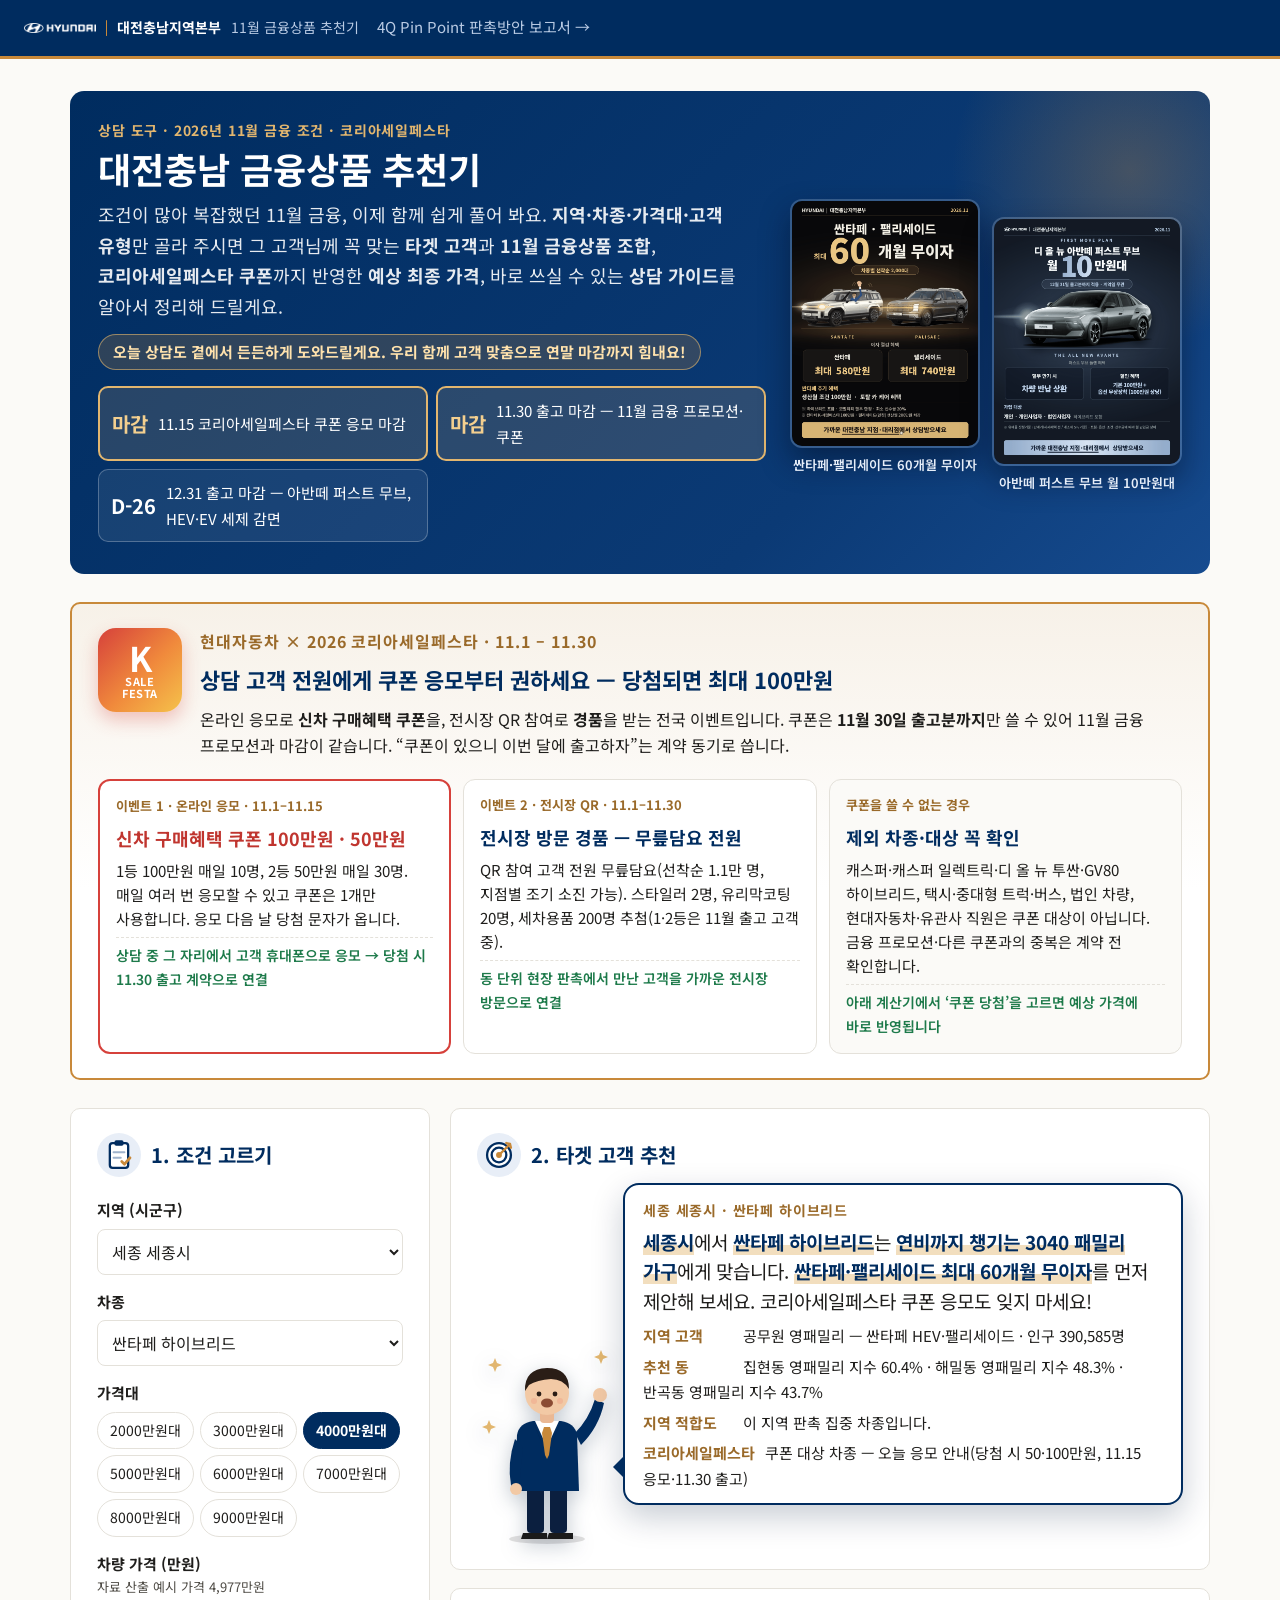
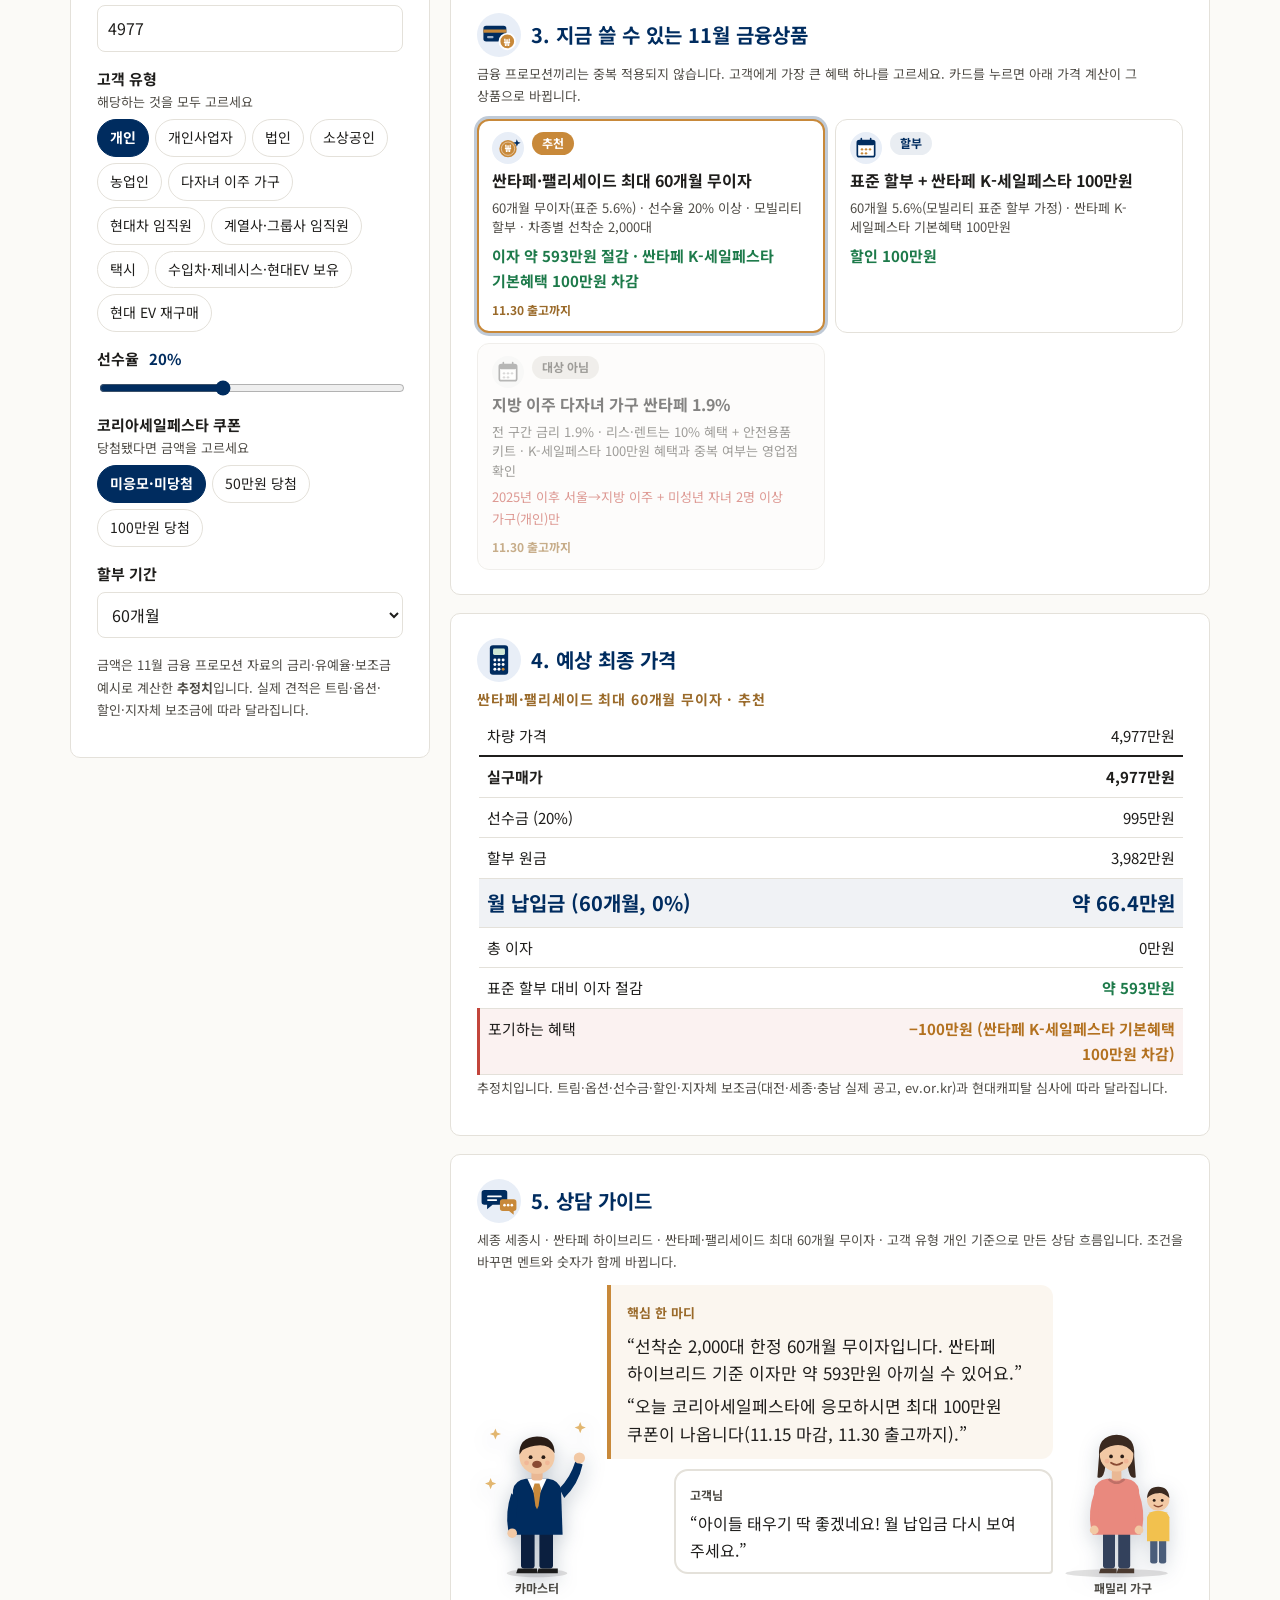
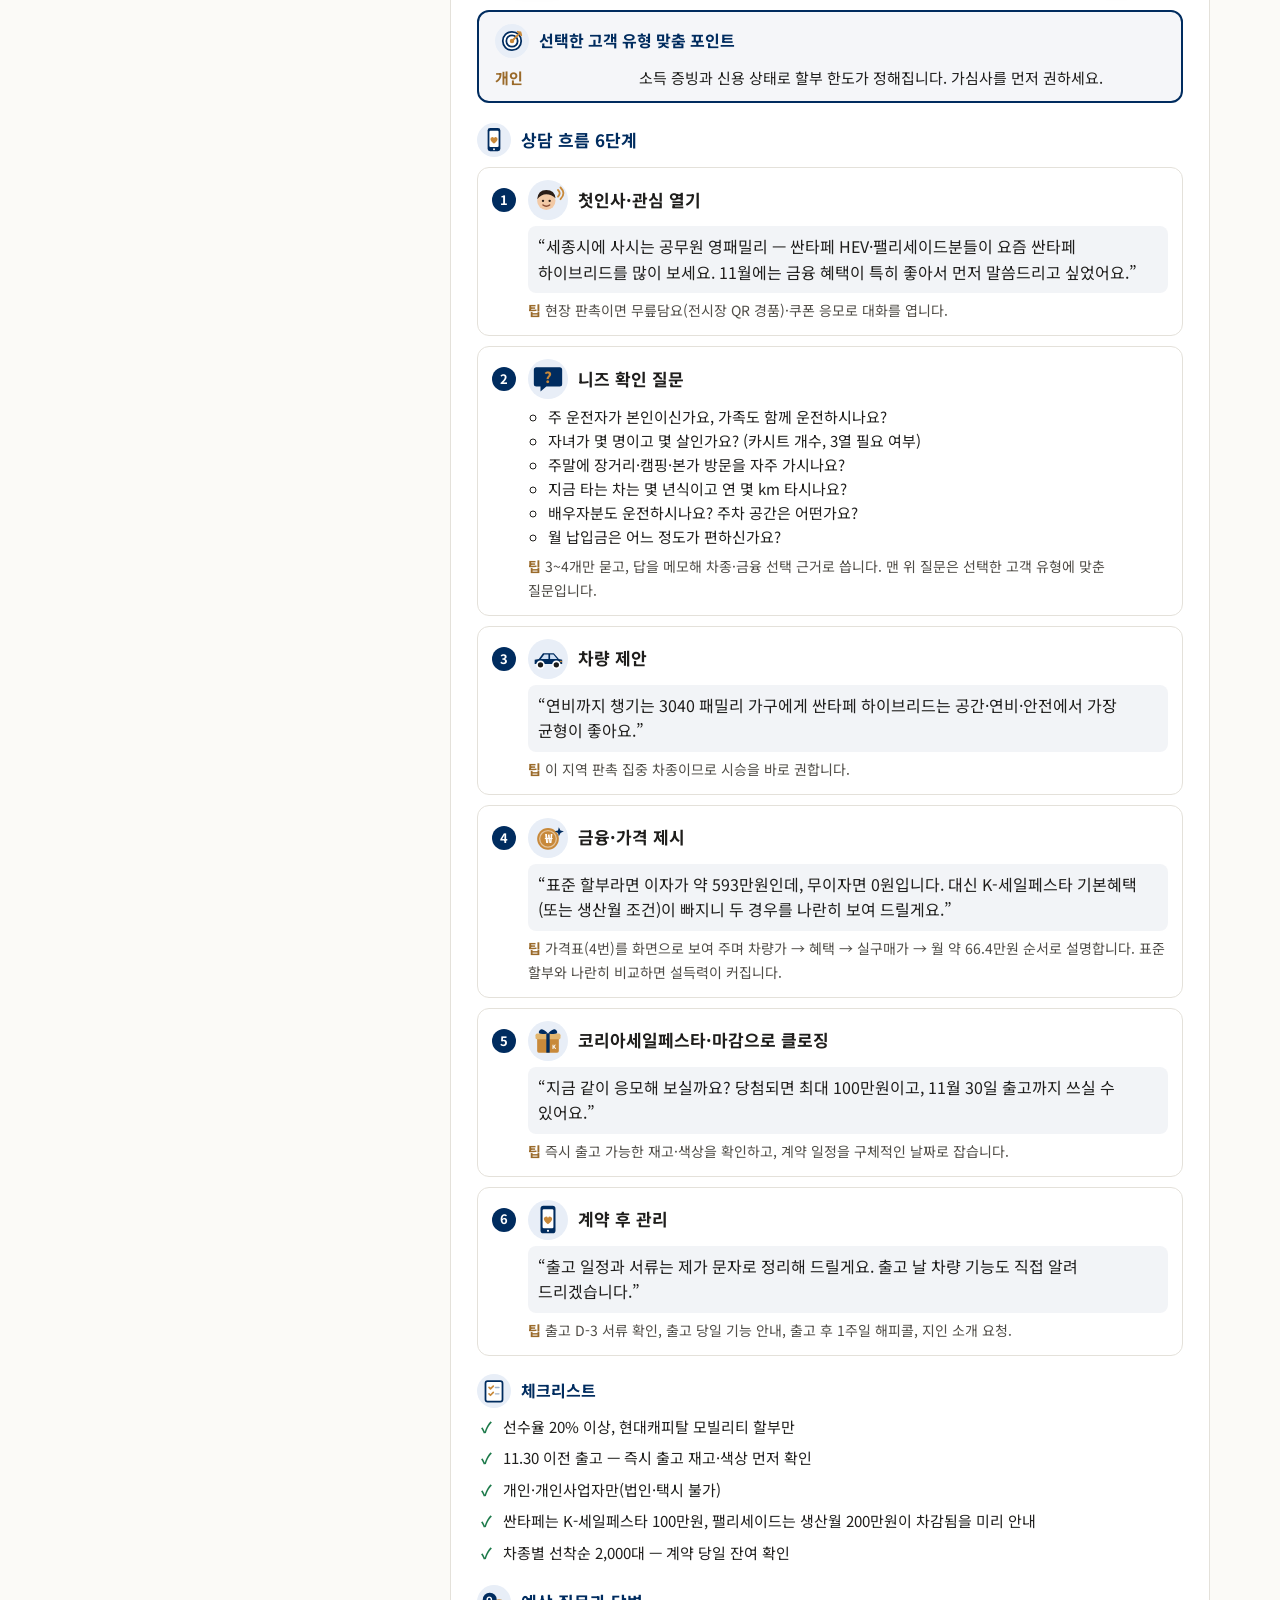
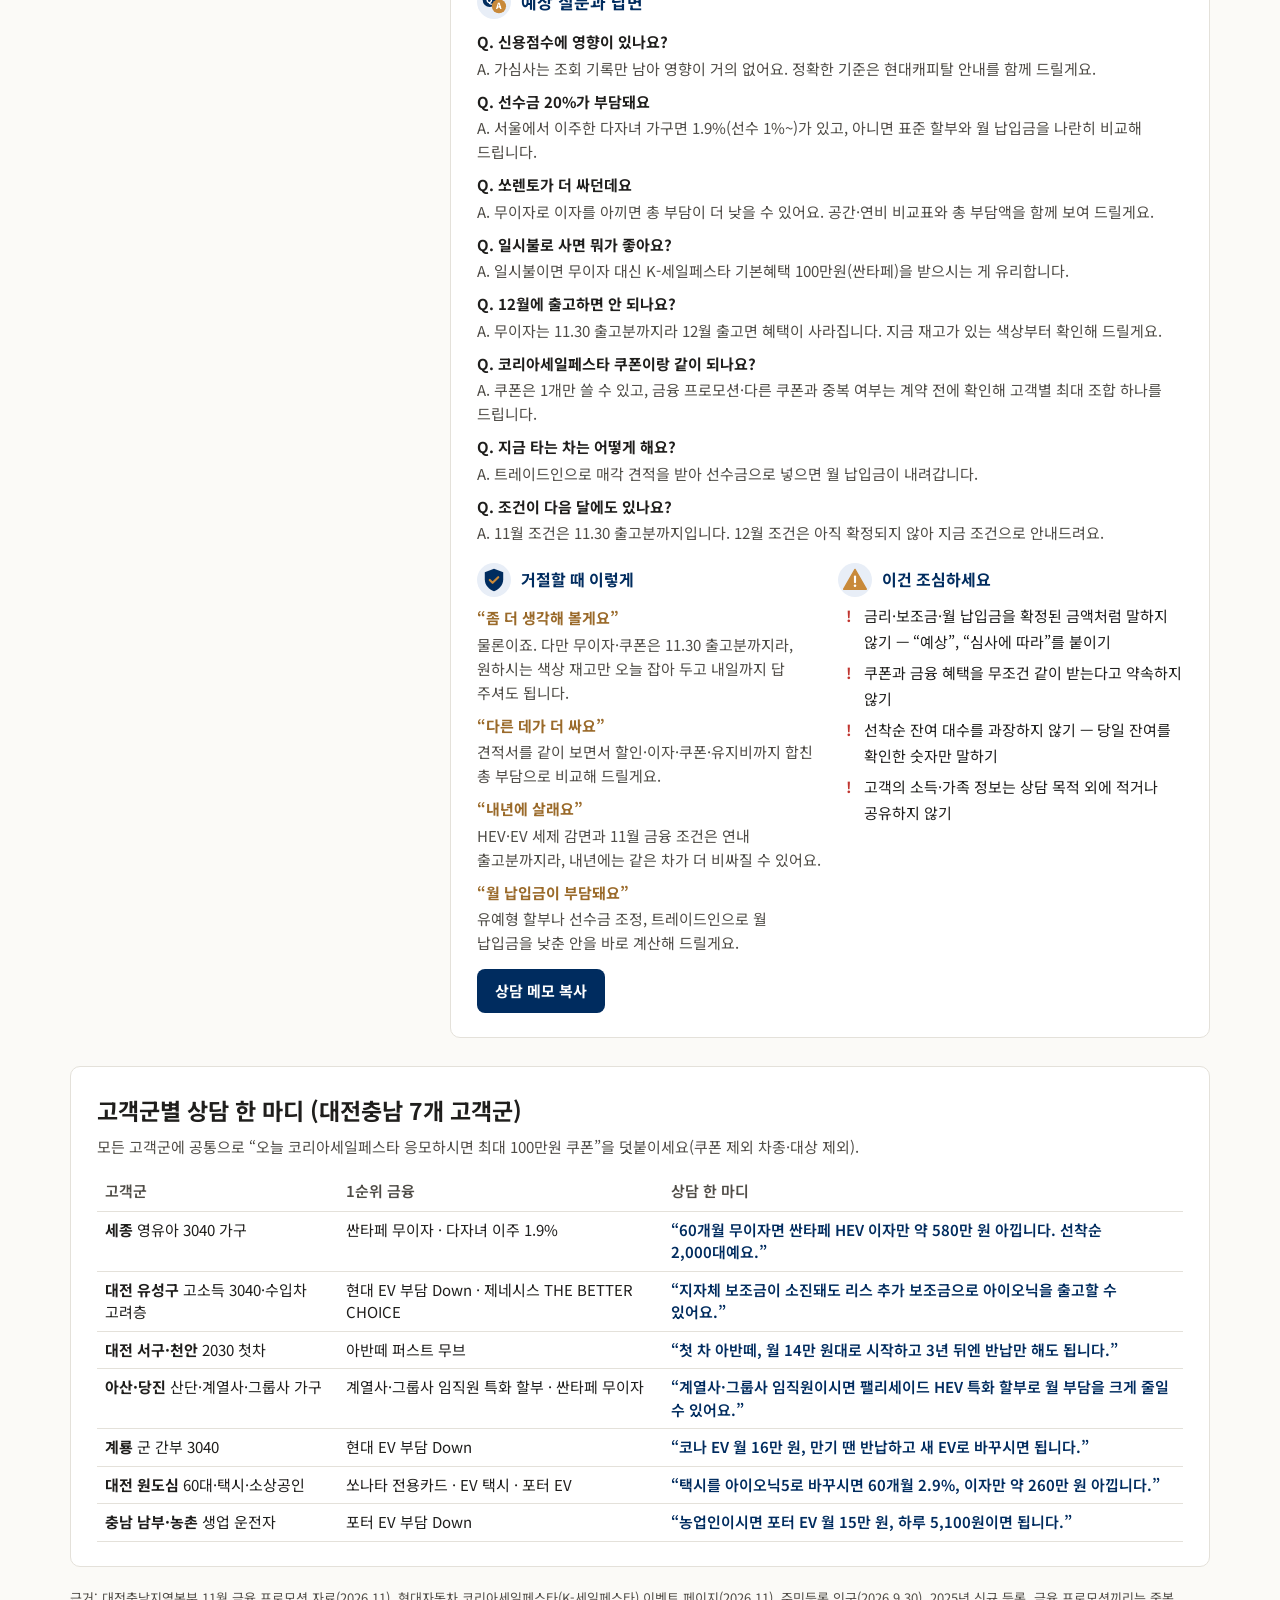
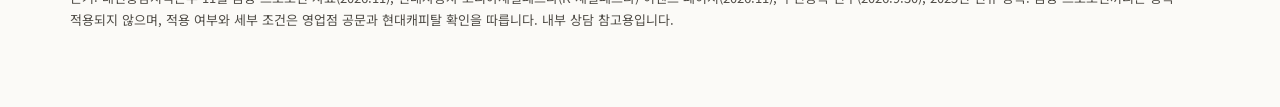
==== commit 81506f4a: "판촉방안: 스타리아 HEV 관련 내용 삭제 Co-Authored-By: Claude Opus 5.5 <noreply@anthropic.com> Claude-Session: http" ====
--- a/docs/advisor.html
+++ b/docs/advisor.html
@@ -8,8 +8,8 @@
 <meta name="theme-color" content="#002c5f">
 <link rel="preconnect" href="https://fonts.googleapis.com">
 <link rel="stylesheet" href="https://fonts.googleapis.com/css2?family=Noto+Sans+KR:wght@400;600;700&display=swap">
-<link rel="stylesheet" href="style.css?v=202611081311">
-<link rel="stylesheet" href="advisor.css?v=202611081311">
+<link rel="stylesheet" href="style.css?v=202611081313">
+<link rel="stylesheet" href="advisor.css?v=202611081313">
 </head>
 <body data-page="advisor" class="adv">
 <header class="topbar">
@@ -90,7 +90,7 @@
   <p class="muted small adv-foot">근거: 대전충남지역본부 11월 금융 프로모션 자료(2026.11), 현대자동차 코리아세일페스타(K-세일페스타) 이벤트 페이지(2026.11), 주민등록 인구(2026.9.30), 2025년 신규 등록. 금융 프로모션끼리는 중복 적용되지 않으며, 적용 여부와 세부 조건은 영업점 공문과 현대캐피탈 확인을 따릅니다. 내부 상담 참고용입니다.</p>
 </main>
 <div id="tip" class="tip" hidden></div>
-<script src="data.js?v=202611081311"></script>
-<script src="advisor.js?v=202611081311"></script>
+<script src="data.js?v=202611081313"></script>
+<script src="advisor.js?v=202611081313"></script>
 </body>
 </html>
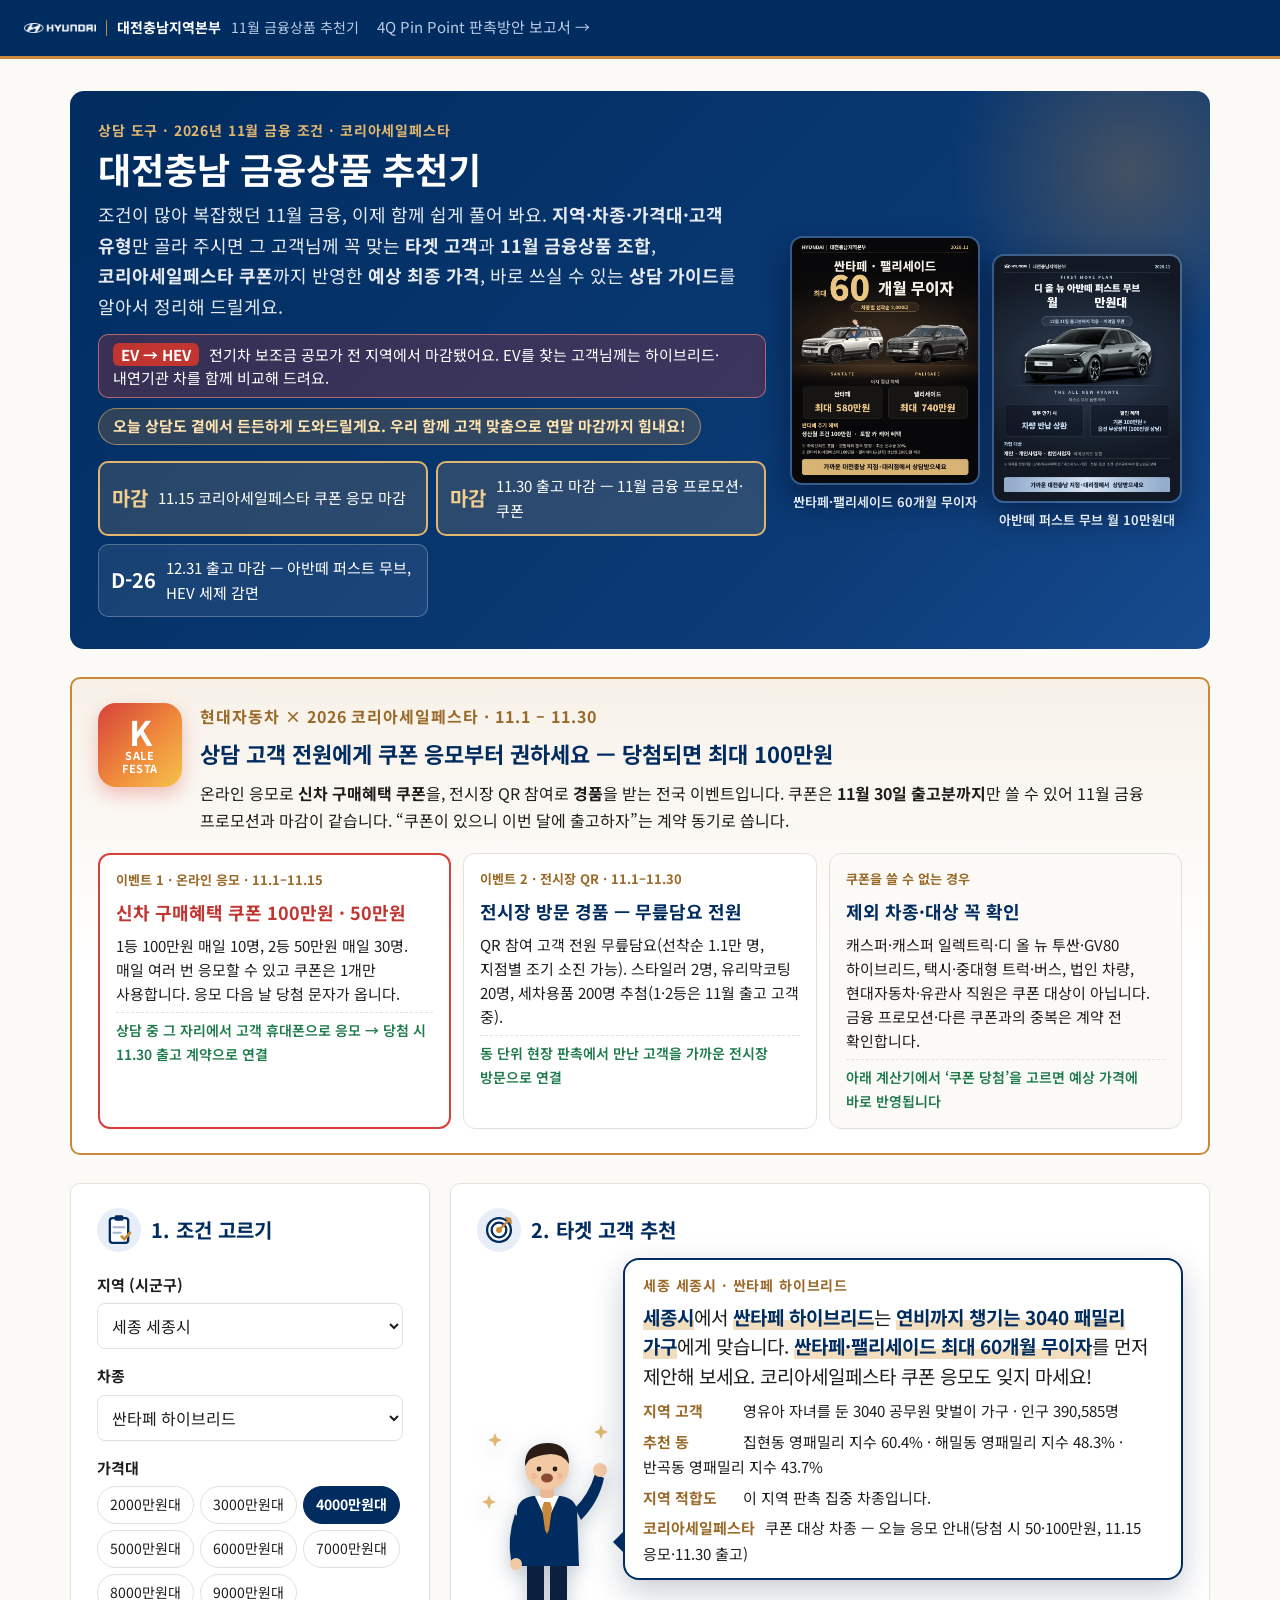
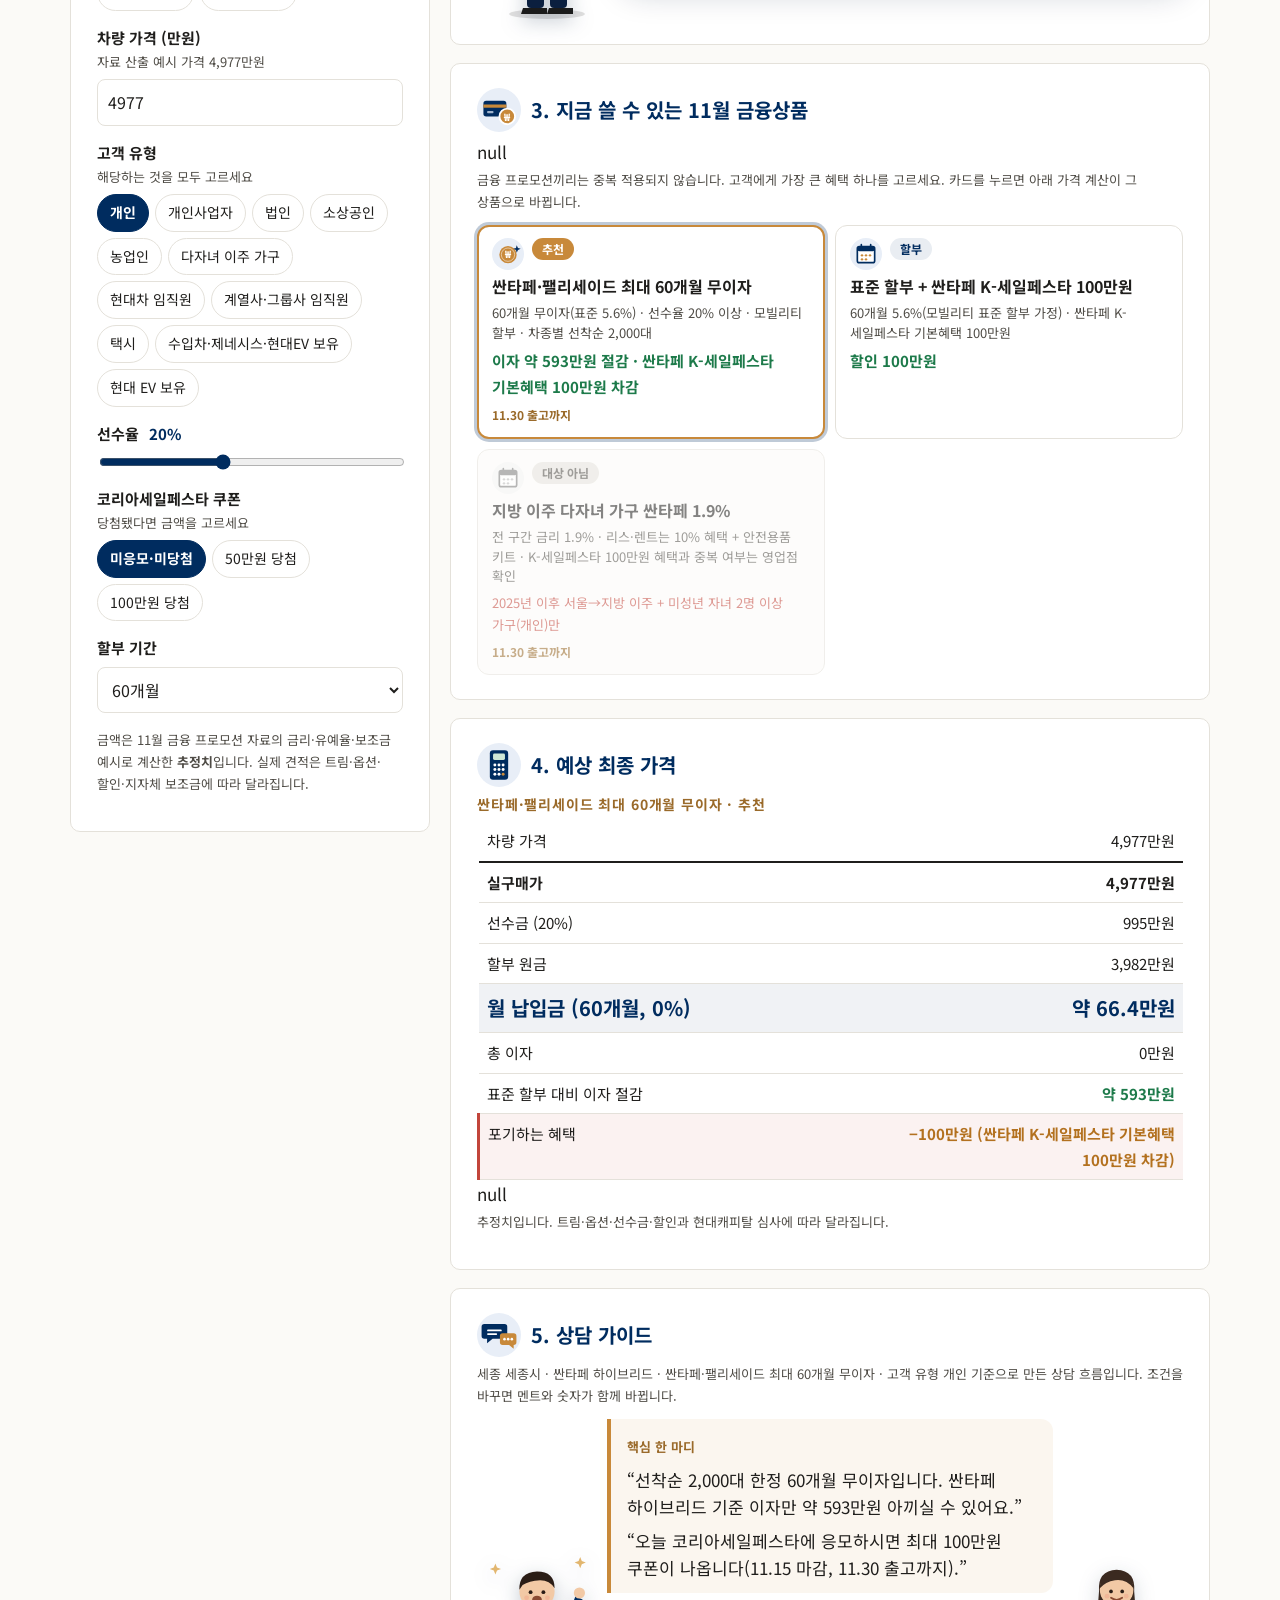
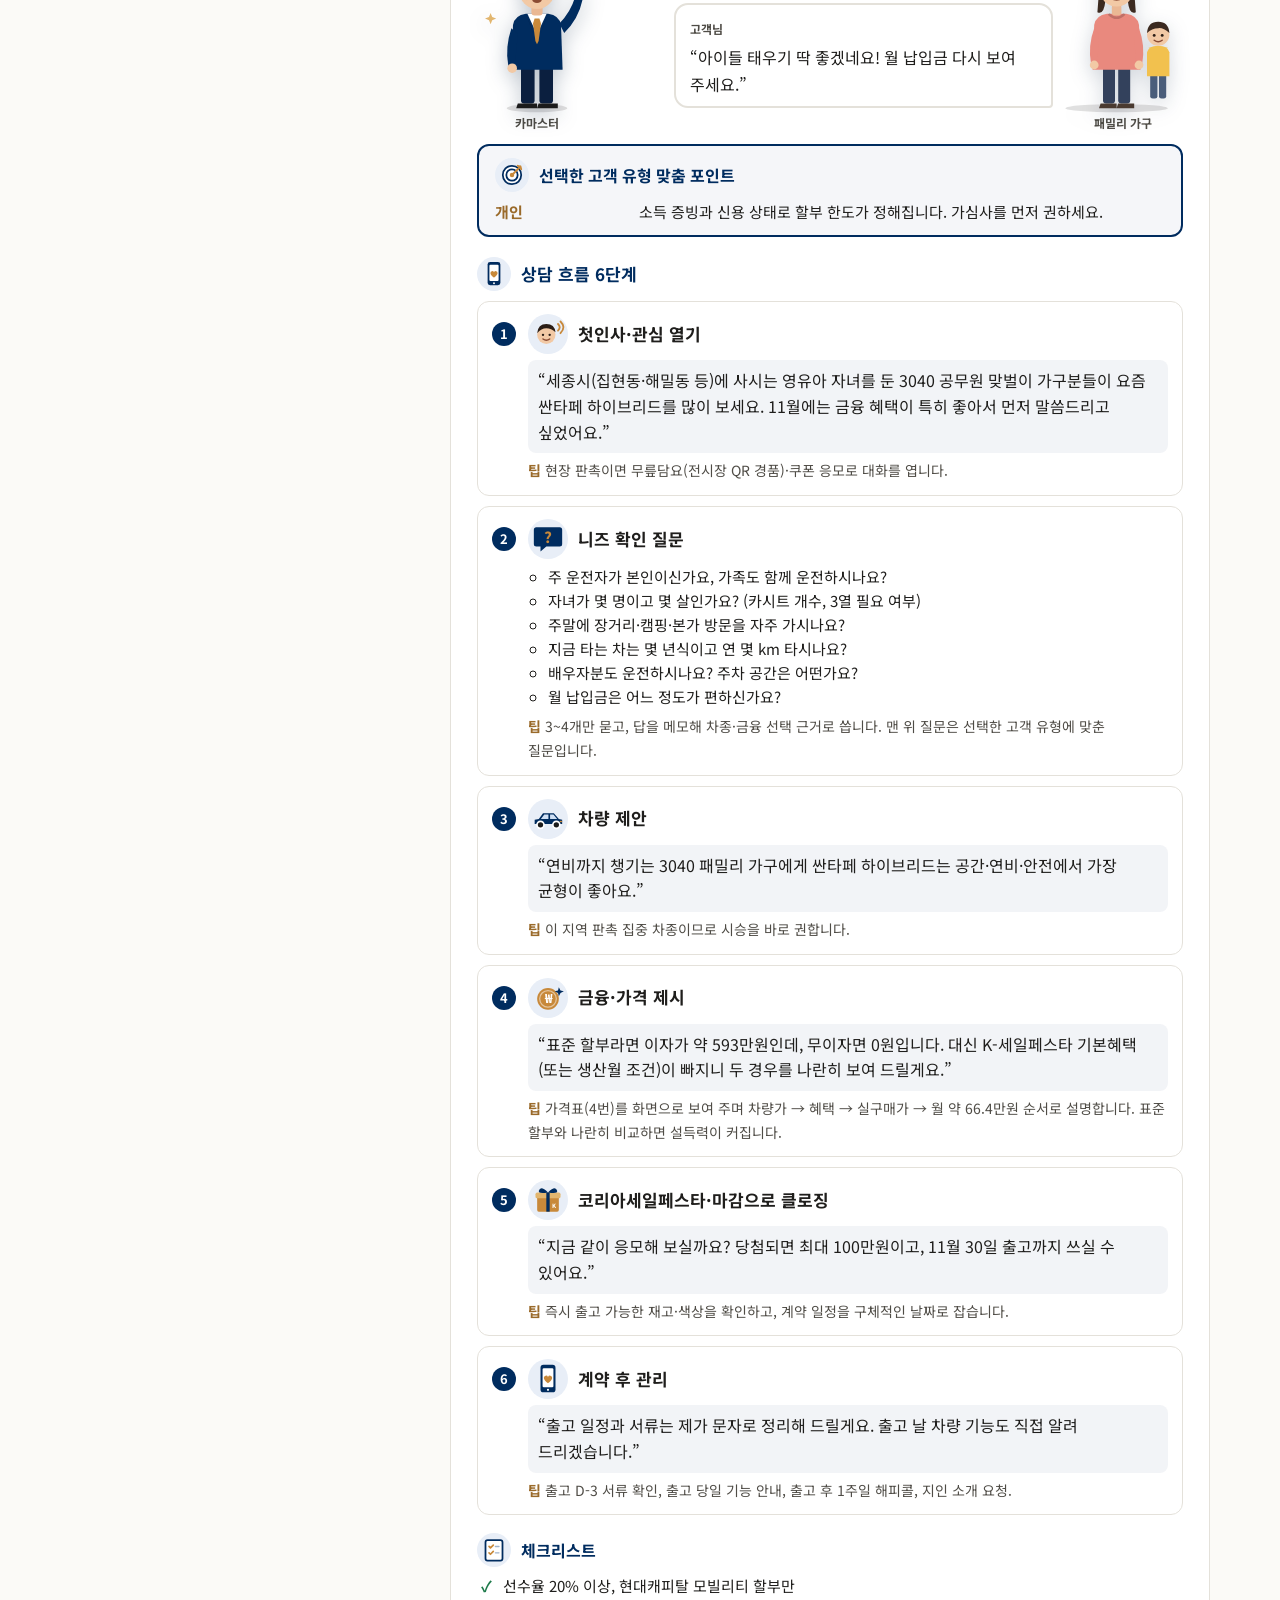
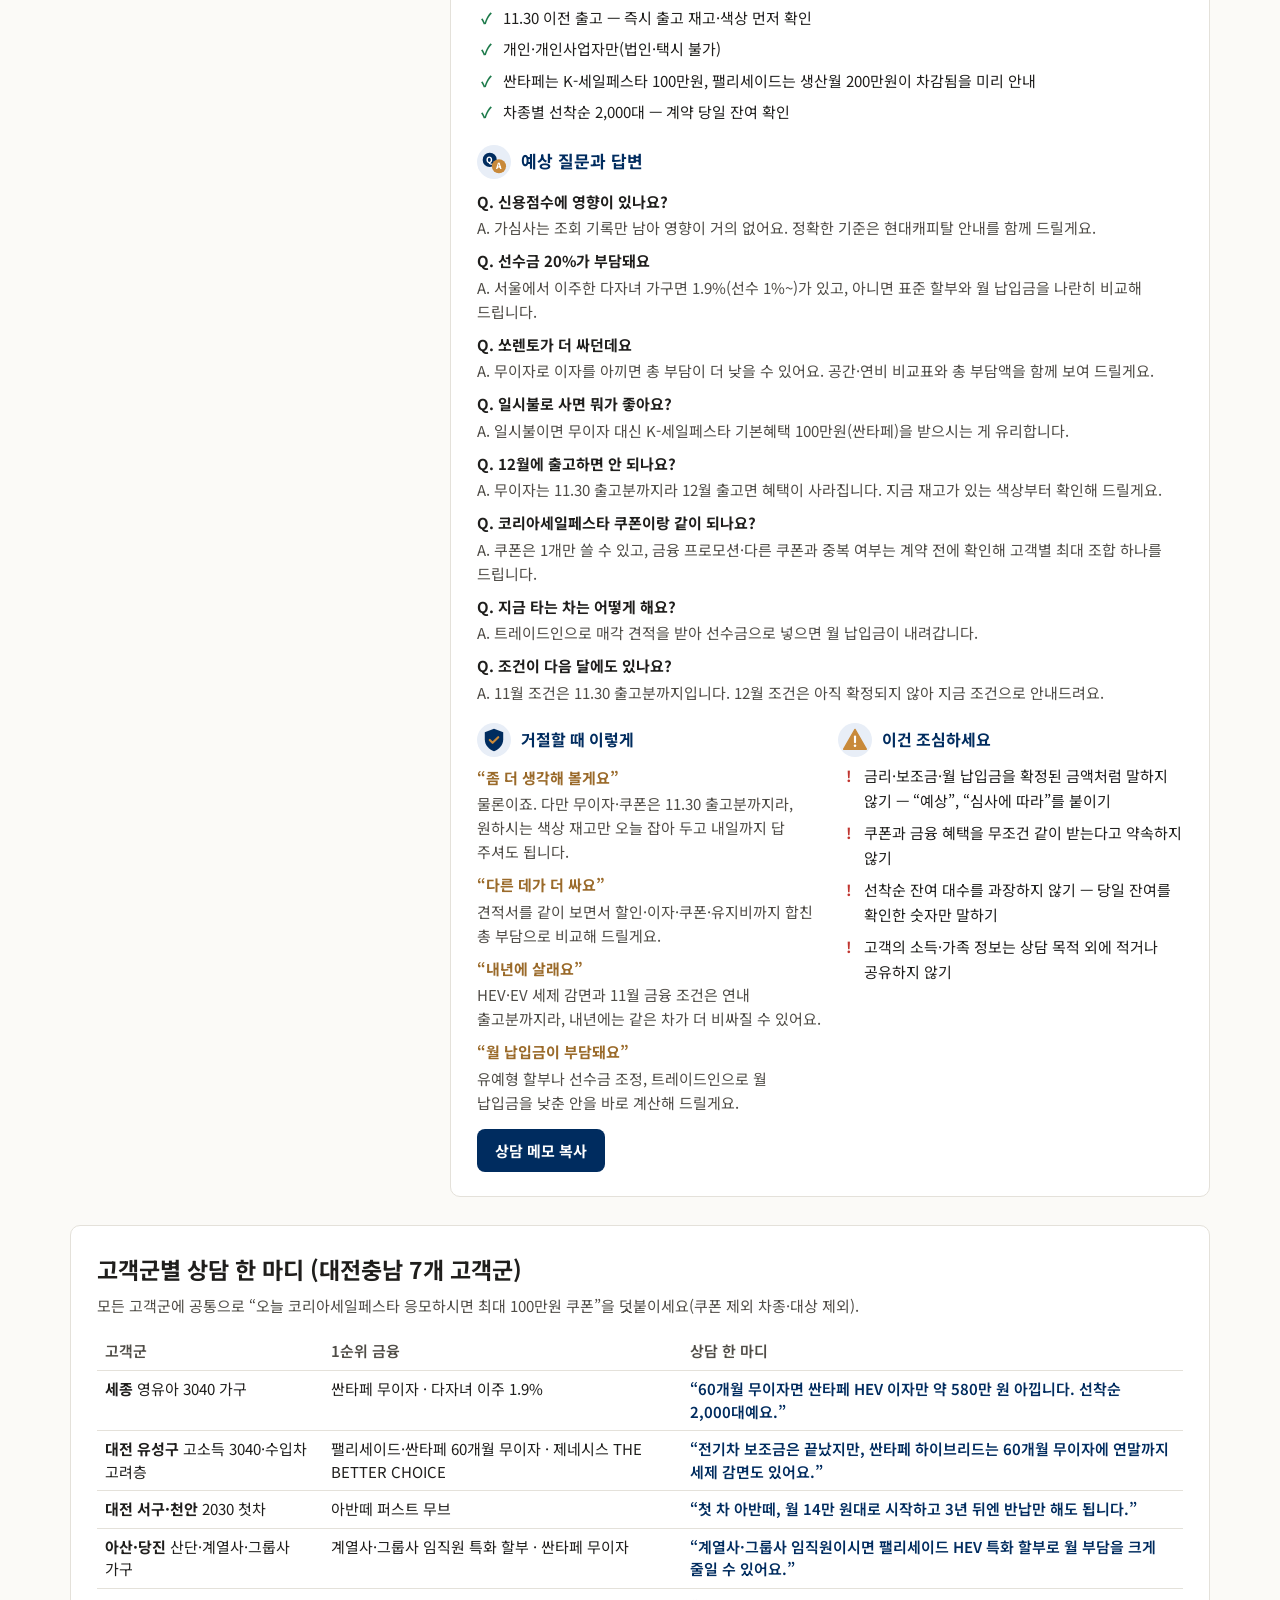
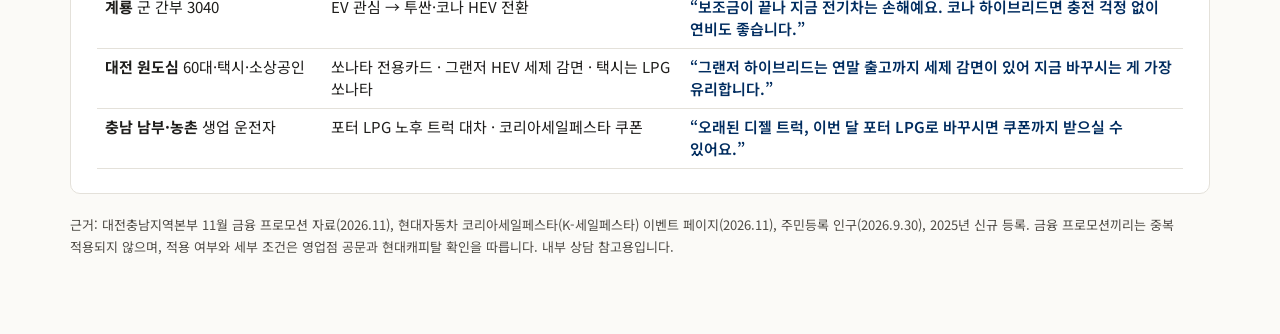
==== commit 4bb115c0: "전기차 보조금 공모 마감 반영: EV 문의 고객을 HEV·내연기관으로 전환 강조 (보고서·추천기), 인사이트 CSV 따옴표 오류 수정 Co-Authored-By: Claude Op" ====
--- a/docs/advisor.html
+++ b/docs/advisor.html
@@ -8,8 +8,8 @@
 <meta name="theme-color" content="#002c5f">
 <link rel="preconnect" href="https://fonts.googleapis.com">
 <link rel="stylesheet" href="https://fonts.googleapis.com/css2?family=Noto+Sans+KR:wght@400;600;700&display=swap">
-<link rel="stylesheet" href="style.css?v=202611081313">
-<link rel="stylesheet" href="advisor.css?v=202611081313">
+<link rel="stylesheet" href="style.css?v=202611081324">
+<link rel="stylesheet" href="advisor.css?v=202611081324">
 </head>
 <body data-page="advisor" class="adv">
 <header class="topbar">
@@ -22,6 +22,7 @@
       <p class="chap-no">상담 도구 · 2026년 11월 금융 조건 · 코리아세일페스타</p>
       <h1>대전충남 금융상품 추천기</h1>
       <p class="lede">조건이 많아 복잡했던 11월 금융, 이제 함께 쉽게 풀어 봐요. <b>지역·차종·가격대·고객 유형</b>만 골라 주시면 그 고객님께 꼭 맞는 <b>타겟 고객</b>과 <b>11월 금융상품 조합</b>, <b>코리아세일페스타 쿠폰</b>까지 반영한 <b>예상 최종 가격</b>, 바로 쓰실 수 있는 <b>상담 가이드</b>를 알아서 정리해 드릴게요.</p>
+      <p class="adv-evnote"><b>EV → HEV</b> 전기차 보조금 공모가 전 지역에서 마감됐어요. EV를 찾는 고객님께는 하이브리드·내연기관 차를 함께 비교해 드려요.</p>
       <p class="adv-cheer">오늘 상담도 곁에서 든든하게 도와드릴게요. 우리 함께 고객 맞춤으로 연말 마감까지 힘내요!</p>
       <div class="dday" id="adv-dday"></div>
     </div>
@@ -77,12 +78,12 @@
         <thead><tr><th>고객군</th><th>1순위 금융</th><th>상담 한 마디</th></tr></thead>
         <tbody>
           <tr><td><b>세종</b> 영유아 3040 가구</td><td>싼타페 무이자 · 다자녀 이주 1.9%</td><td>“60개월 무이자면 싼타페 HEV 이자만 약 580만 원 아낍니다. 선착순 2,000대예요.”</td></tr>
-          <tr><td><b>대전 유성구</b> 고소득 3040·수입차 고려층</td><td>현대 EV 부담 Down · 제네시스 THE BETTER CHOICE</td><td>“지자체 보조금이 소진돼도 리스 추가 보조금으로 아이오닉을 출고할 수 있어요.”</td></tr>
+          <tr><td><b>대전 유성구</b> 고소득 3040·수입차 고려층</td><td>팰리세이드·싼타페 60개월 무이자 · 제네시스 THE BETTER CHOICE</td><td>“전기차 보조금은 끝났지만, 싼타페 하이브리드는 60개월 무이자에 연말까지 세제 감면도 있어요.”</td></tr>
           <tr><td><b>대전 서구·천안</b> 2030 첫차</td><td>아반떼 퍼스트 무브</td><td>“첫 차 아반떼, 월 14만 원대로 시작하고 3년 뒤엔 반납만 해도 됩니다.”</td></tr>
           <tr><td><b>아산·당진</b> 산단·계열사·그룹사 가구</td><td>계열사·그룹사 임직원 특화 할부 · 싼타페 무이자</td><td>“계열사·그룹사 임직원이시면 팰리세이드 HEV 특화 할부로 월 부담을 크게 줄일 수 있어요.”</td></tr>
-          <tr><td><b>계룡</b> 군 간부 3040</td><td>현대 EV 부담 Down</td><td>“코나 EV 월 16만 원, 만기 땐 반납하고 새 EV로 바꾸시면 됩니다.”</td></tr>
-          <tr><td><b>대전 원도심</b> 60대·택시·소상공인</td><td>쏘나타 전용카드 · EV 택시 · 포터 EV</td><td>“택시를 아이오닉5로 바꾸시면 60개월 2.9%, 이자만 약 260만 원 아낍니다.”</td></tr>
-          <tr><td><b>충남 남부·농촌</b> 생업 운전자</td><td>포터 EV 부담 Down</td><td>“농업인이시면 포터 EV 월 15만 원, 하루 5,100원이면 됩니다.”</td></tr>
+          <tr><td><b>계룡</b> 군 간부 3040</td><td>EV 관심 → 투싼·코나 HEV 전환</td><td>“보조금이 끝나 지금 전기차는 손해예요. 코나 하이브리드면 충전 걱정 없이 연비도 좋습니다.”</td></tr>
+          <tr><td><b>대전 원도심</b> 60대·택시·소상공인</td><td>쏘나타 전용카드 · 그랜저 HEV 세제 감면 · 택시는 LPG 쏘나타</td><td>“그랜저 하이브리드는 연말 출고까지 세제 감면이 있어 지금 바꾸시는 게 가장 유리합니다.”</td></tr>
+          <tr><td><b>충남 남부·농촌</b> 생업 운전자</td><td>포터 LPG 노후 트럭 대차 · 코리아세일페스타 쿠폰</td><td>“오래된 디젤 트럭, 이번 달 포터 LPG로 바꾸시면 쿠폰까지 받으실 수 있어요.”</td></tr>
         </tbody>
       </table>
     </div>
@@ -90,7 +91,7 @@
   <p class="muted small adv-foot">근거: 대전충남지역본부 11월 금융 프로모션 자료(2026.11), 현대자동차 코리아세일페스타(K-세일페스타) 이벤트 페이지(2026.11), 주민등록 인구(2026.9.30), 2025년 신규 등록. 금융 프로모션끼리는 중복 적용되지 않으며, 적용 여부와 세부 조건은 영업점 공문과 현대캐피탈 확인을 따릅니다. 내부 상담 참고용입니다.</p>
 </main>
 <div id="tip" class="tip" hidden></div>
-<script src="data.js?v=202611081313"></script>
-<script src="advisor.js?v=202611081313"></script>
+<script src="data.js?v=202611081324"></script>
+<script src="advisor.js?v=202611081324"></script>
 </body>
 </html>
--- a/docs/style.css
+++ b/docs/style.css
@@ -467,3 +467,23 @@
 .example img { width: 100%; max-width: 860px; height: auto; display: block; border-radius: 8px; border: 1px solid var(--line); background: #fff; }
 .example figcaption { font-size: 15px; margin-top: 8px; }
 @media (prefers-color-scheme: dark) { .example summary { color: var(--fg); } }
+
+/* EV 보조금 공모 마감 → HEV·ICE 전환 */
+.evbanner { display: grid; grid-template-columns: auto minmax(0, 1fr); gap: 20px; align-items: center; border: 2px solid #c0352f; background: linear-gradient(135deg, rgba(192, 53, 47, .07), var(--panel) 55%); }
+.evbanner h2 { margin: 0 0 8px; color: #a52a24; }
+.evbanner p { margin: 0 0 8px; }
+.evb-icon { display: flex; flex-direction: column; align-items: center; justify-content: center; gap: 2px; width: 92px; height: 92px; border-radius: 20px; background: var(--navy); color: #fff; font-weight: 800; }
+.evb-icon span:first-child { font-size: 15px; text-decoration: line-through; text-decoration-color: #ff7a6e; text-decoration-thickness: 3px; opacity: .8; }
+.evb-icon b { color: #e2b66f; font-size: 18px; line-height: 1; }
+.evb-icon span:last-child { font-size: 22px; color: #9fe0b8; }
+.evswitch { border: 2px solid #c0352f; }
+.evswitch h2 { color: #a52a24; }
+.ev-lead { font-size: 17px; line-height: 1.7; }
+.ev-map td:nth-child(1) { color: var(--muted); text-decoration: line-through; text-decoration-color: rgba(192, 53, 47, .5); }
+.ev-map td:nth-child(2) b { color: #1d7a4a; font-size: 17px; }
+.ev-say { border-left: 4px solid #c8893a; background: rgba(200, 137, 58, .08); border-radius: 0 10px 10px 0; padding: 12px 16px; margin: 16px 0; }
+.ev-say span { font-size: 13px; font-weight: 700; color: #9a6a2a; }
+.ev-say p { margin: 6px 0 0; font-size: 17px; line-height: 1.65; }
+.ev-rules { margin: 0 0 10px; padding-left: 20px; line-height: 1.7; }
+@media (max-width: 600px) { .evbanner { grid-template-columns: 1fr; } .evb-icon { width: 72px; height: 72px; } }
+@media (prefers-color-scheme: dark) { .evbanner h2, .evswitch h2 { color: #ff8c80; } }
--- a/docs/advisor.css
+++ b/docs/advisor.css
@@ -214,3 +214,24 @@
 .check li.who-item::after { content: '고객 유형'; margin-left: 6px; font-size: 11px; font-weight: 700; color: #fff; background: var(--navy); border-radius: 999px; padding: 1px 7px; vertical-align: 1px; }
 @media (max-width: 600px) { .who-box li b { display: block; } }
 @media (prefers-color-scheme: dark) { .who-box h3 { color: var(--fg); } }
+
+/* EV 보조금 마감 → HEV 전환 */
+.adv-evnote { display: block; margin: 0 0 10px; padding: 8px 14px; border-radius: 10px; background: rgba(192, 53, 47, .28); border: 1px solid rgba(255, 140, 128, .6); color: #fff; font-size: 15px; line-height: 1.55; }
+.adv-evnote b { background: #c0352f; border-radius: 6px; padding: 1px 8px; margin-right: 6px; }
+.ev-warn { border: 2px solid #c0352f; background: rgba(192, 53, 47, .06); color: #a52a24; border-radius: 10px; padding: 10px 14px; font-weight: 600; margin: 0 0 12px; }
+.alt-btns { display: flex; flex-wrap: wrap; gap: 8px; margin-top: 12px; }
+.alt-btn { font: inherit; font-size: 15px; font-weight: 700; padding: 8px 14px; border-radius: 999px; border: 0; background: #1d7a4a; color: #fff; cursor: pointer; }
+.alt-btn:hover { background: #166039; }
+.alt-cmp { margin-top: 18px; border: 2px solid #1d7a4a; border-radius: 12px; padding: 14px 16px; background: rgba(29, 122, 74, .05); }
+.alt-cmp h3 { margin: 0 0 4px; color: #1d7a4a; font-size: 18px; }
+.alt-cards { display: grid; grid-template-columns: repeat(auto-fit, minmax(min(100%, 240px), 1fr)); gap: 10px; margin-top: 10px; }
+.alt-card { background: var(--panel); border: 1px solid var(--line); border-radius: 10px; padding: 12px 14px; display: flex; flex-direction: column; gap: 6px; }
+.alt-card > b { font-size: 17px; }
+.alt-prod { font-size: 13px; color: var(--muted); }
+.alt-card dl { display: grid; grid-template-columns: auto 1fr; gap: 2px 10px; margin: 0; font-size: 15px; }
+.alt-card dt { color: var(--muted); }
+.alt-card dd { margin: 0; font-weight: 700; text-align: right; font-variant-numeric: tabular-nums; }
+.alt-good { margin: 0; color: #1d7a4a; font-weight: 700; }
+.alt-note { margin: 0; color: #9a6a2a; font-size: 14px; }
+.alt-card .alt-btn { align-self: flex-start; margin-top: 4px; }
+@media (prefers-color-scheme: dark) { .ev-warn { color: #ff8c80; } .alt-cmp h3 { color: #6fd39b; } }
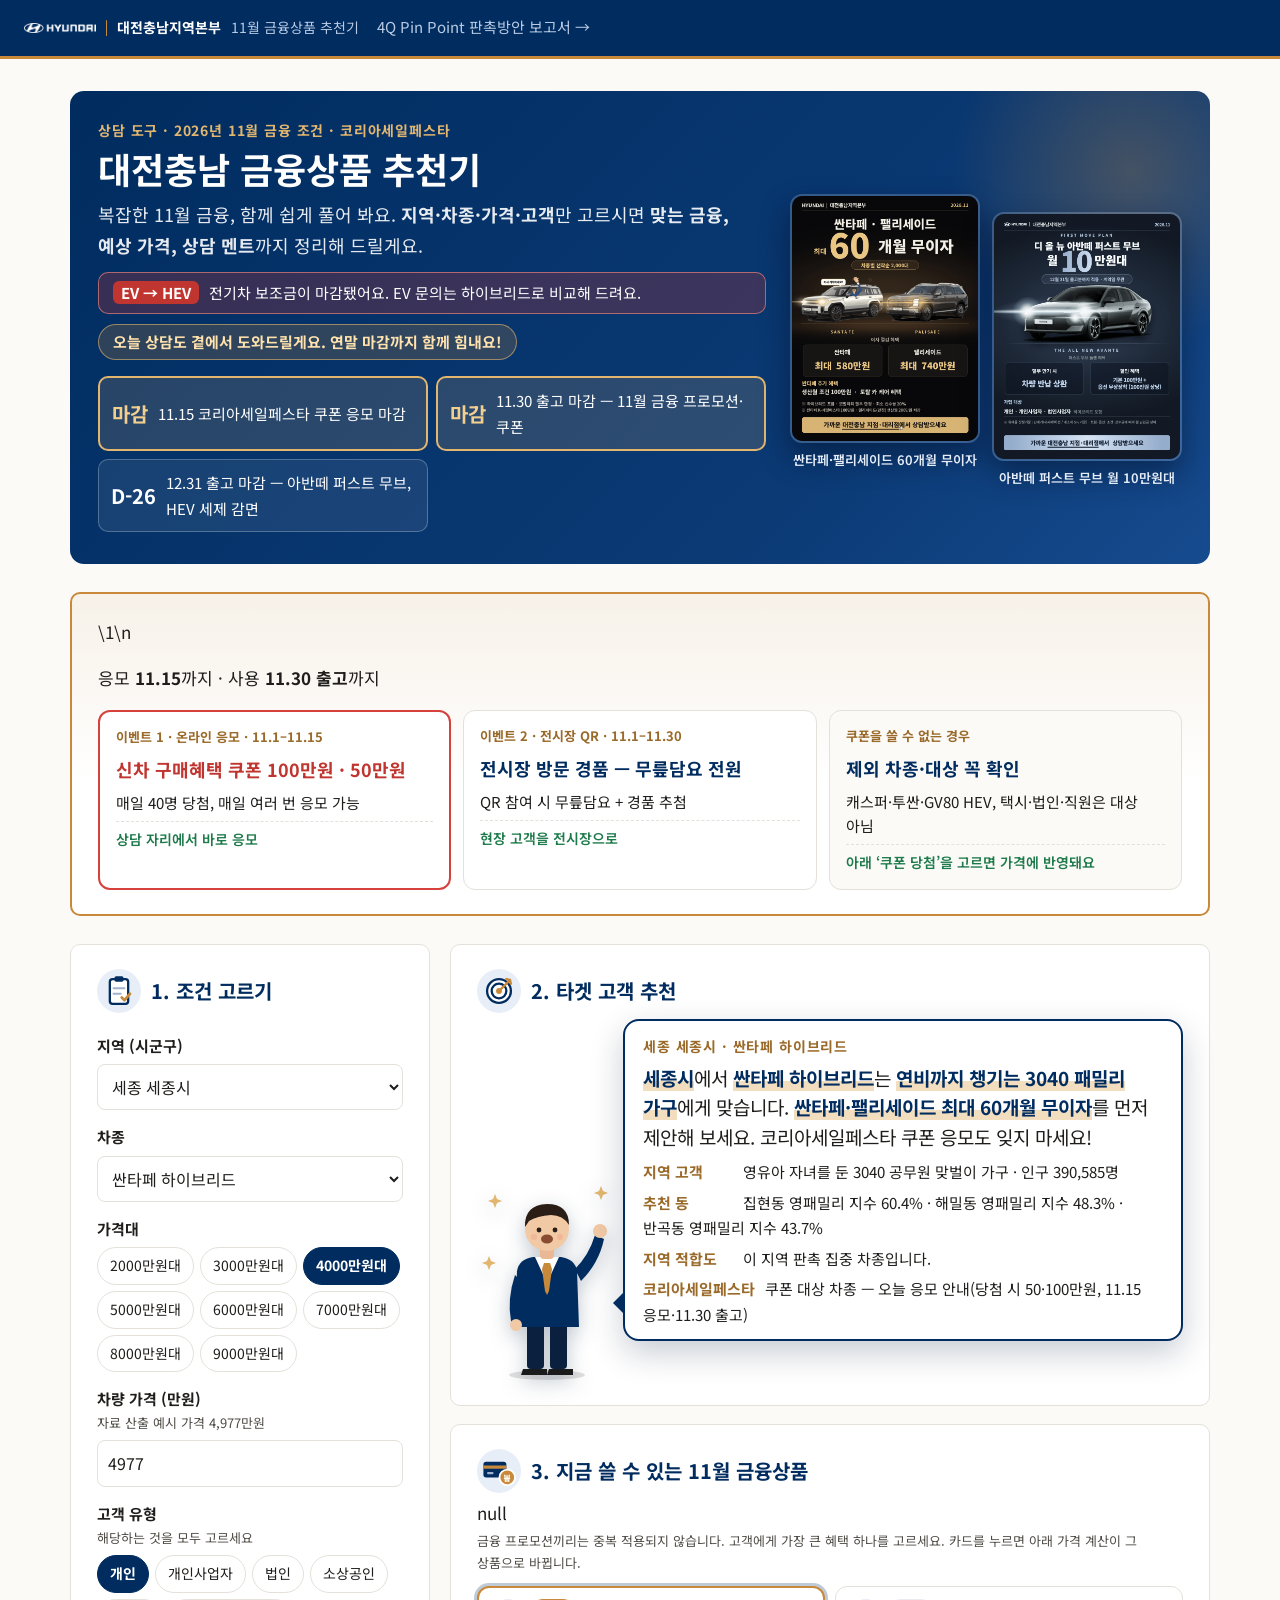
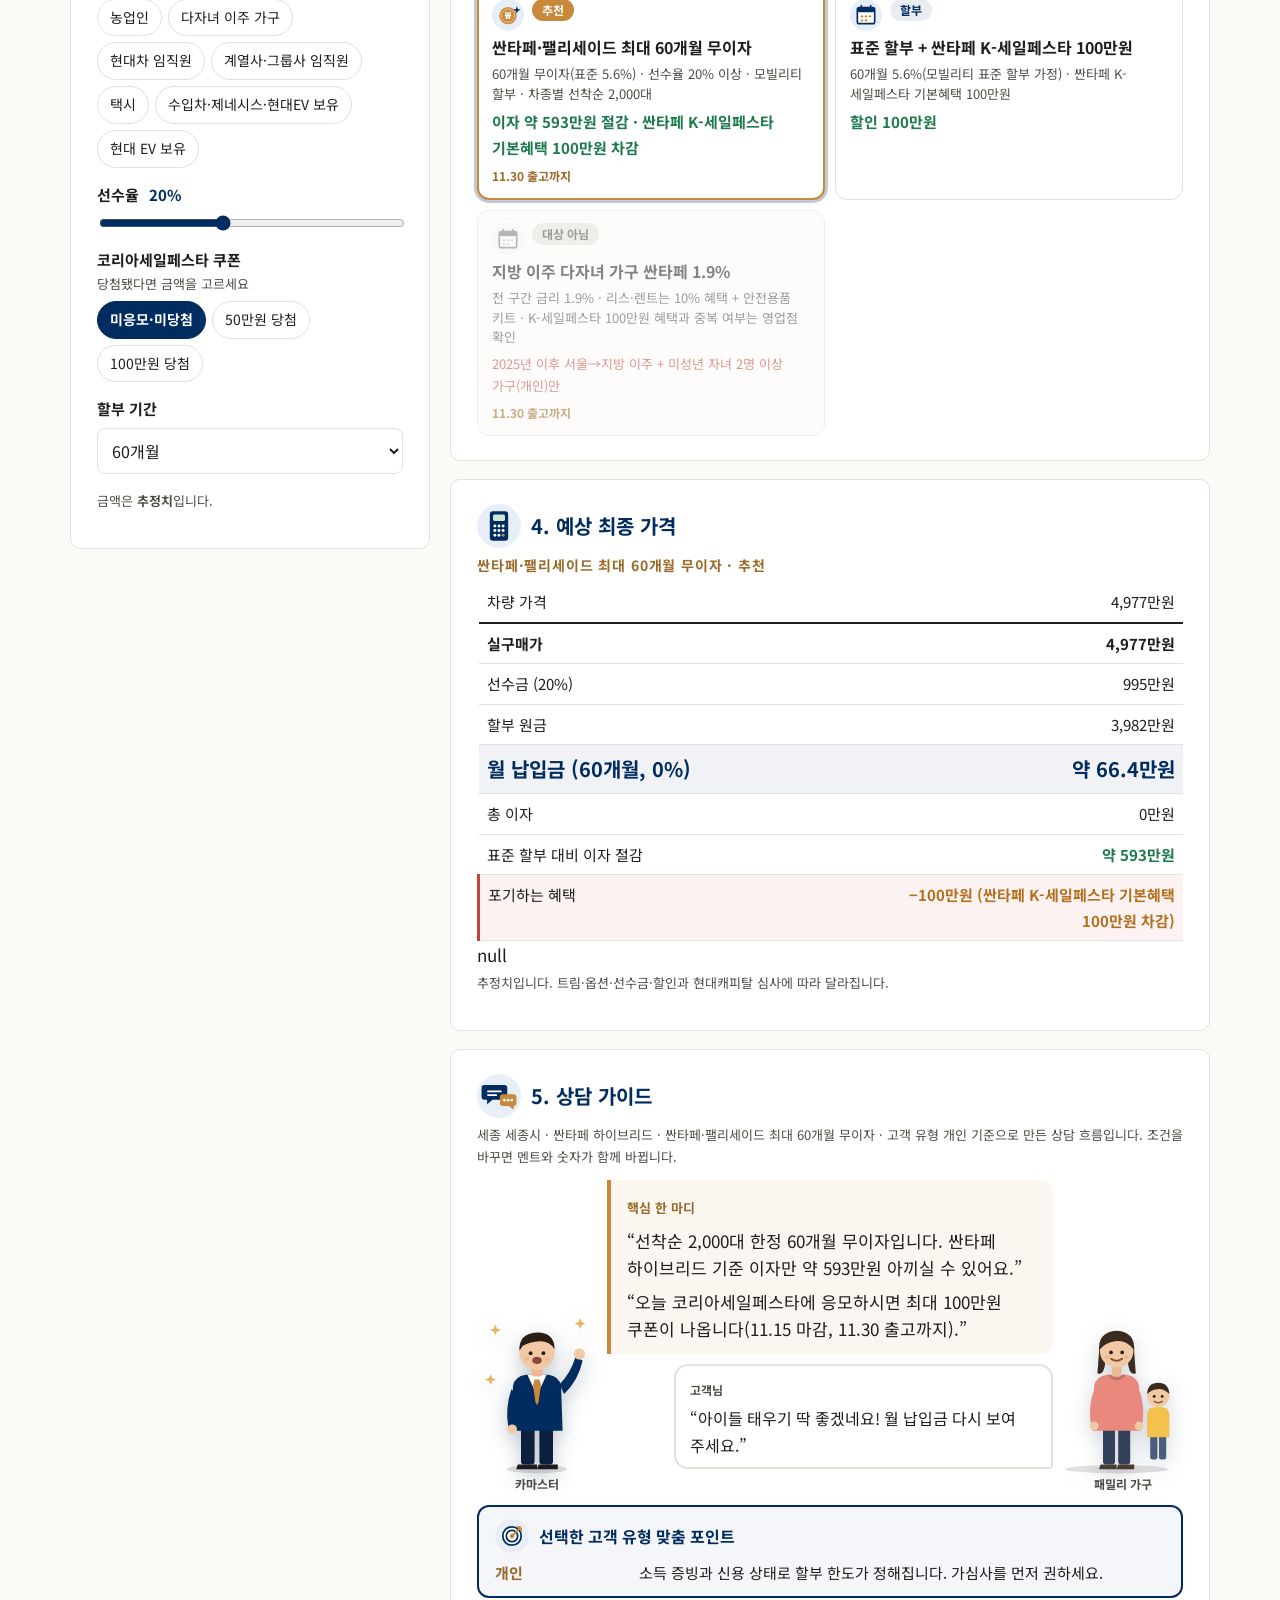
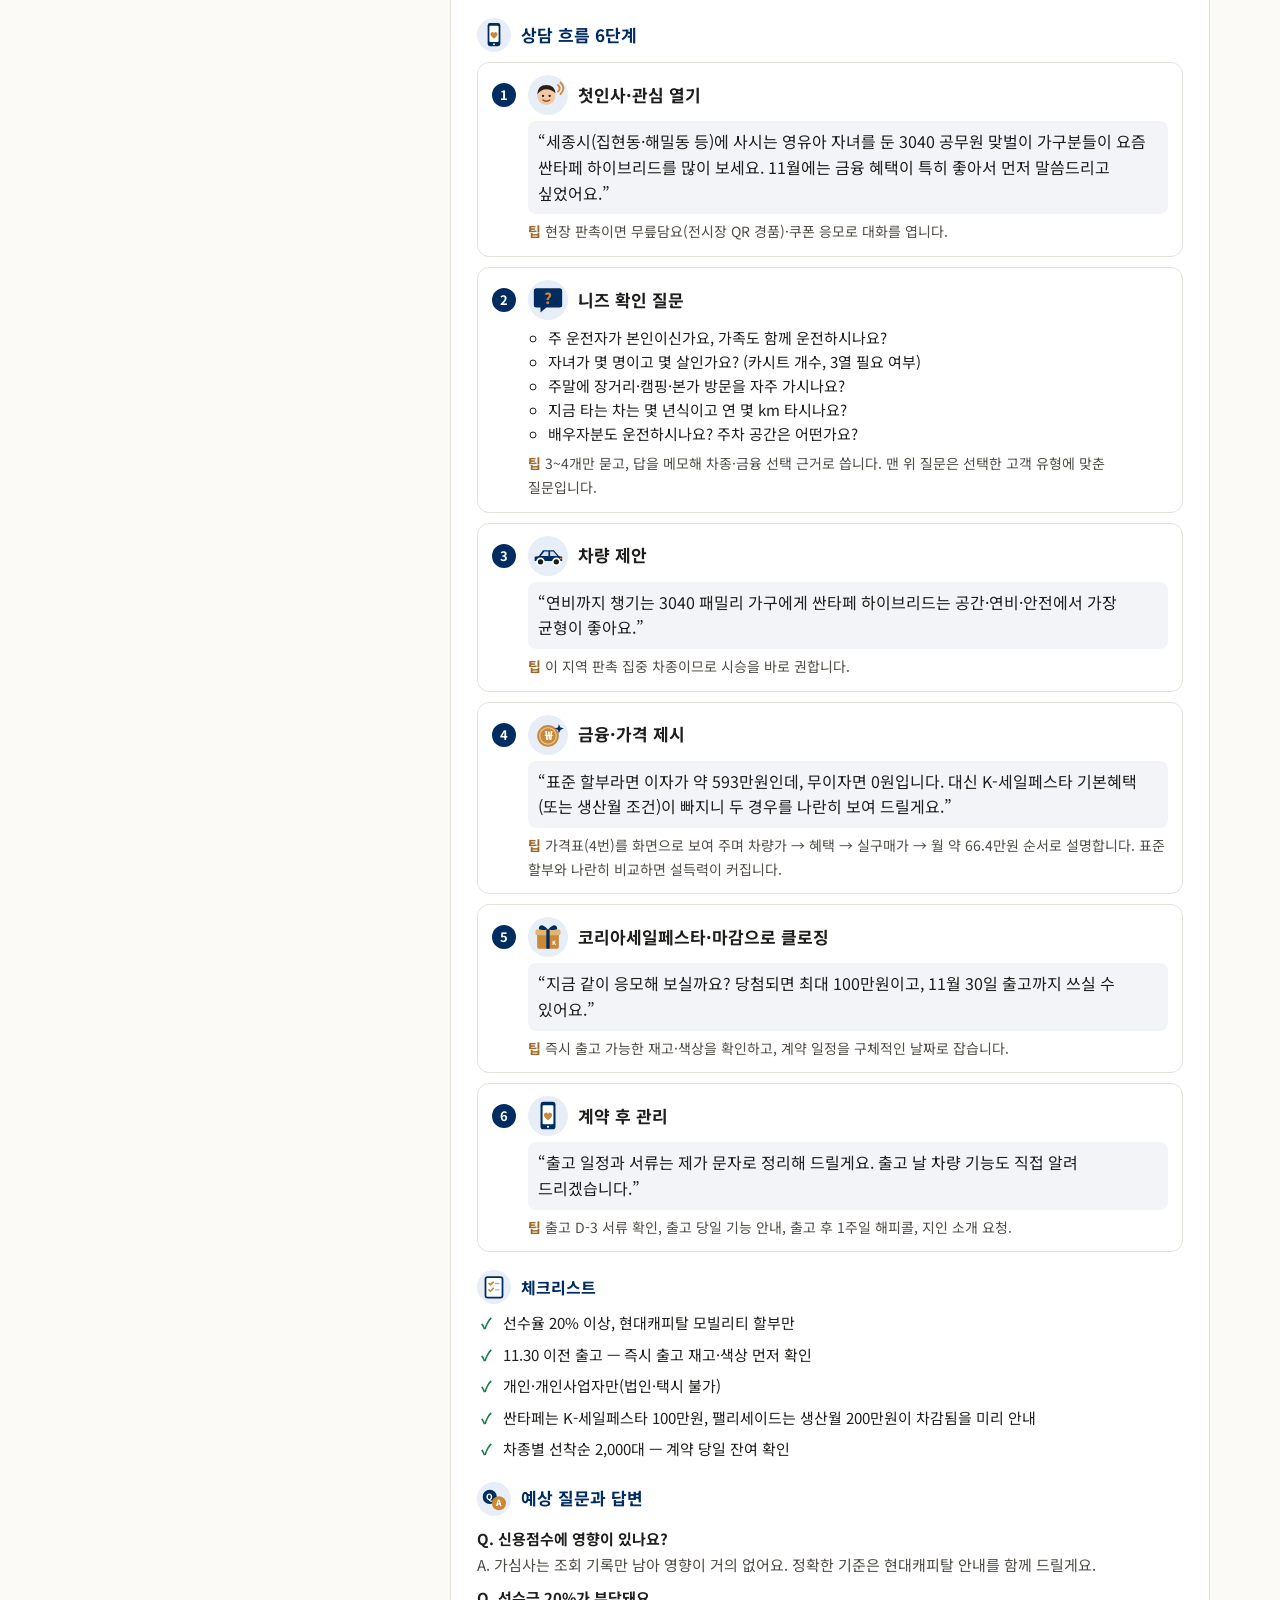
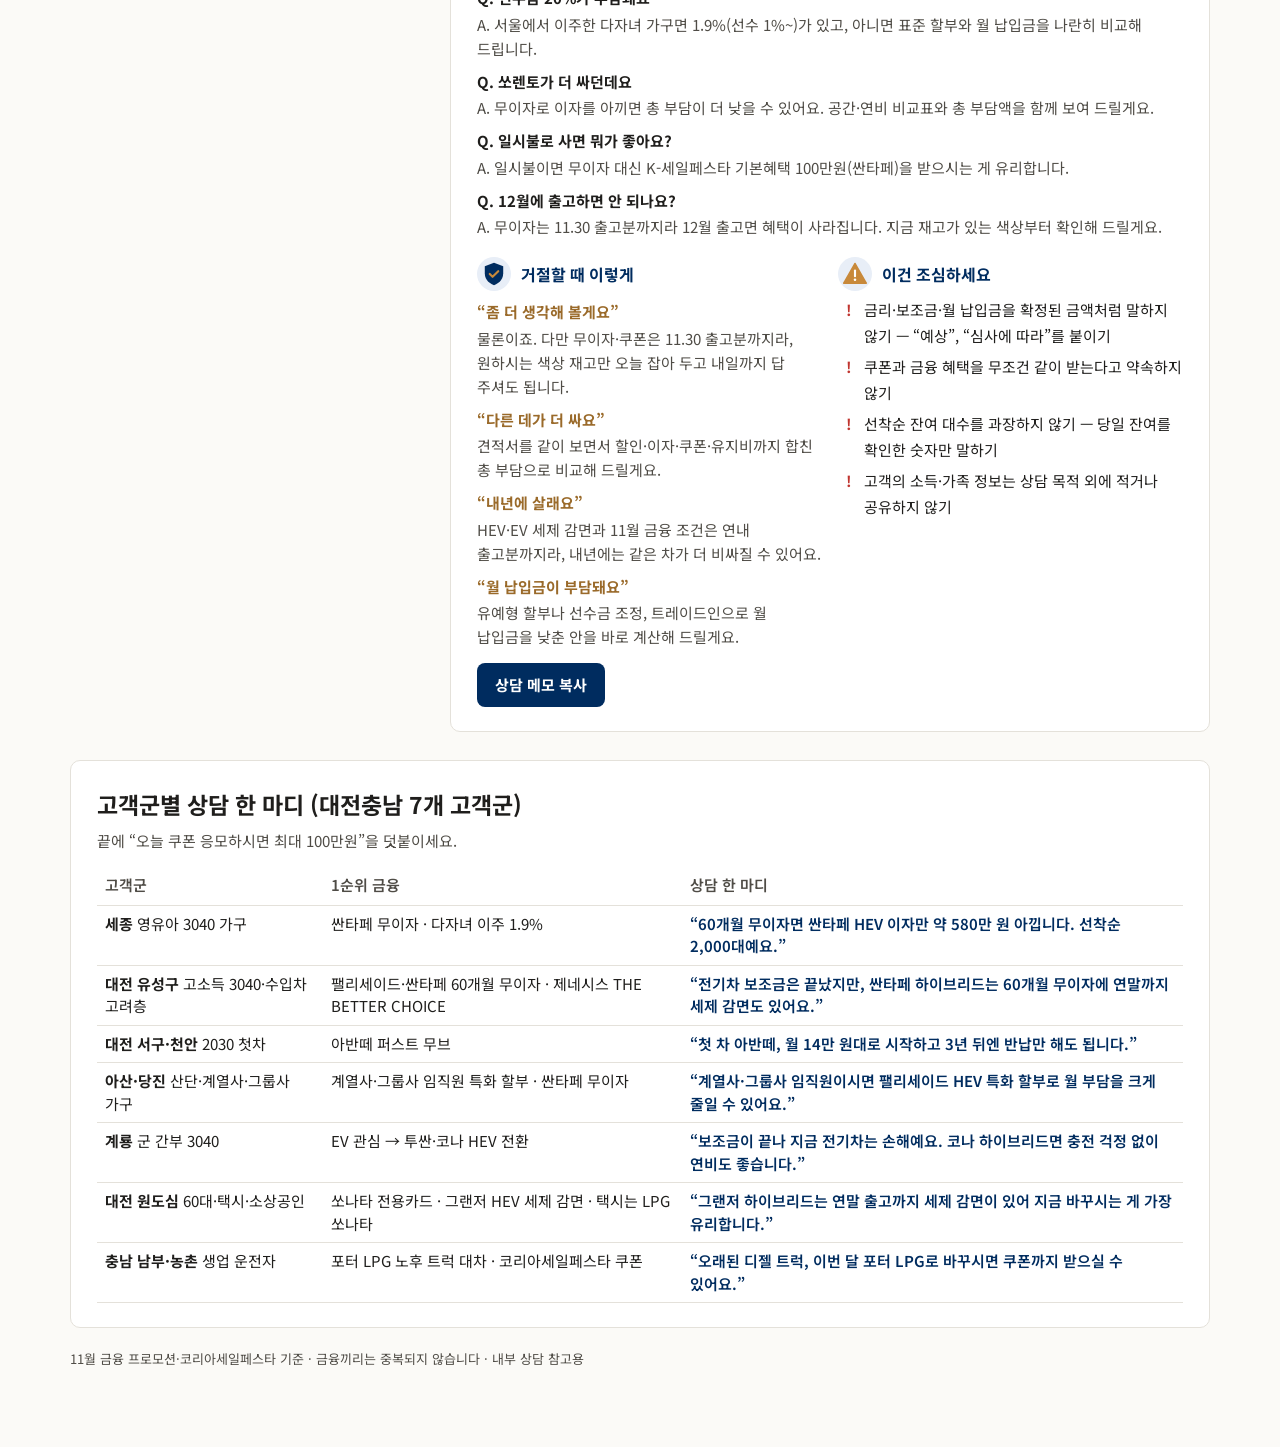
==== commit 5f8d27d0: "4050 독자용으로 보고서·추천기 문장 간결화 Co-Authored-By: Claude Opus 5.5 <noreply@anthropic.com> Claude-Session: ht" ====
--- a/docs/advisor.html
+++ b/docs/advisor.html
@@ -8,8 +8,8 @@
 <meta name="theme-color" content="#002c5f">
 <link rel="preconnect" href="https://fonts.googleapis.com">
 <link rel="stylesheet" href="https://fonts.googleapis.com/css2?family=Noto+Sans+KR:wght@400;600;700&display=swap">
-<link rel="stylesheet" href="style.css?v=202611081324">
-<link rel="stylesheet" href="advisor.css?v=202611081324">
+<link rel="stylesheet" href="style.css?v=202611081331">
+<link rel="stylesheet" href="advisor.css?v=202611081331">
 </head>
 <body data-page="advisor" class="adv">
 <header class="topbar">
@@ -21,9 +21,9 @@
     <div class="adv-hero-text">
       <p class="chap-no">상담 도구 · 2026년 11월 금융 조건 · 코리아세일페스타</p>
       <h1>대전충남 금융상품 추천기</h1>
-      <p class="lede">조건이 많아 복잡했던 11월 금융, 이제 함께 쉽게 풀어 봐요. <b>지역·차종·가격대·고객 유형</b>만 골라 주시면 그 고객님께 꼭 맞는 <b>타겟 고객</b>과 <b>11월 금융상품 조합</b>, <b>코리아세일페스타 쿠폰</b>까지 반영한 <b>예상 최종 가격</b>, 바로 쓰실 수 있는 <b>상담 가이드</b>를 알아서 정리해 드릴게요.</p>
-      <p class="adv-evnote"><b>EV → HEV</b> 전기차 보조금 공모가 전 지역에서 마감됐어요. EV를 찾는 고객님께는 하이브리드·내연기관 차를 함께 비교해 드려요.</p>
-      <p class="adv-cheer">오늘 상담도 곁에서 든든하게 도와드릴게요. 우리 함께 고객 맞춤으로 연말 마감까지 힘내요!</p>
+      <p class="lede">복잡한 11월 금융, 함께 쉽게 풀어 봐요. <b>지역·차종·가격·고객</b>만 고르시면 <b>맞는 금융, 예상 가격, 상담 멘트</b>까지 정리해 드릴게요.</p>
+      <p class="adv-evnote"><b>EV → HEV</b> 전기차 보조금이 마감됐어요. EV 문의는 하이브리드로 비교해 드려요.</p>
+      <p class="adv-cheer">오늘 상담도 곁에서 도와드릴게요. 연말 마감까지 함께 힘내요!</p>
       <div class="dday" id="adv-dday"></div>
     </div>
     <div class="adv-hero-imgs">
@@ -33,18 +33,13 @@
   </section>
 
   <section class="card adv-ksf" id="ksf">
-    <div class="ksf-head">
-      <div class="ksf-badge"><b>K</b><span>SALE<br>FESTA</span></div>
-      <div>
-        <p class="chap-no">현대자동차 × 2026 코리아세일페스타 · 11.1 – 11.30</p>
-        <h2>상담 고객 전원에게 쿠폰 응모부터 권하세요 — 당첨되면 최대 100만원</h2>
-        <p>온라인 응모로 <b>신차 구매혜택 쿠폰</b>을, 전시장 QR 참여로 <b>경품</b>을 받는 전국 이벤트입니다. 쿠폰은 <b>11월 30일 출고분까지</b>만 쓸 수 있어 11월 금융 프로모션과 마감이 같습니다. “쿠폰이 있으니 이번 달에 출고하자”는 계약 동기로 씁니다.</p>
+    \1\n        <p>응모 <b>11.15</b>까지 · 사용 <b>11.30 출고</b>까지</p>
       </div>
     </div>
     <div class="ksf-cards">
-      <div class="ksf-c hot"><span>이벤트 1 · 온라인 응모 · 11.1–11.15</span><b>신차 구매혜택 쿠폰 100만원 · 50만원</b><p>1등 100만원 매일 10명, 2등 50만원 매일 30명. 매일 여러 번 응모할 수 있고 쿠폰은 1개만 사용합니다. 응모 다음 날 당첨 문자가 옵니다.</p><em>상담 중 그 자리에서 고객 휴대폰으로 응모 → 당첨 시 11.30 출고 계약으로 연결</em></div>
-      <div class="ksf-c"><span>이벤트 2 · 전시장 QR · 11.1–11.30</span><b>전시장 방문 경품 — 무릎담요 전원</b><p>QR 참여 고객 전원 무릎담요(선착순 1.1만 명, 지점별 조기 소진 가능). 스타일러 2명, 유리막코팅 20명, 세차용품 200명 추첨(1·2등은 11월 출고 고객 중).</p><em>동 단위 현장 판촉에서 만난 고객을 가까운 전시장 방문으로 연결</em></div>
-      <div class="ksf-c warn"><span>쿠폰을 쓸 수 없는 경우</span><b>제외 차종·대상 꼭 확인</b><p>캐스퍼·캐스퍼 일렉트릭·디 올 뉴 투싼·GV80 하이브리드, 택시·중대형 트럭·버스, 법인 차량, 현대자동차·유관사 직원은 쿠폰 대상이 아닙니다. 금융 프로모션·다른 쿠폰과의 중복은 계약 전 확인합니다.</p><em>아래 계산기에서 ‘쿠폰 당첨’을 고르면 예상 가격에 바로 반영됩니다</em></div>
+      <div class="ksf-c hot"><span>이벤트 1 · 온라인 응모 · 11.1–11.15</span><b>신차 구매혜택 쿠폰 100만원 · 50만원</b><p>매일 40명 당첨, 매일 여러 번 응모 가능</p><em>상담 자리에서 바로 응모</em></div>
+      <div class="ksf-c"><span>이벤트 2 · 전시장 QR · 11.1–11.30</span><b>전시장 방문 경품 — 무릎담요 전원</b><p>QR 참여 시 무릎담요 + 경품 추첨</p><em>현장 고객을 전시장으로</em></div>
+      <div class="ksf-c warn"><span>쿠폰을 쓸 수 없는 경우</span><b>제외 차종·대상 꼭 확인</b><p>캐스퍼·투싼·GV80 HEV, 택시·법인·직원은 대상 아님</p><em>아래 ‘쿠폰 당첨’을 고르면 가격에 반영돼요</em></div>
     </div>
   </section>
 
@@ -59,7 +54,7 @@
       <label class="fld"><span>선수율 <b id="v-down"></b></span><input type="range" id="f-down" min="0" max="50" step="1" value="10"></label>
       <div class="fld"><span>코리아세일페스타 쿠폰 <small>당첨됐다면 금액을 고르세요</small></span><div class="chips-sel" id="f-coupon"></div></div>
       <label class="fld"><span>할부 기간</span><select id="f-months"><option value="36">36개월</option><option value="48">48개월</option><option value="60" selected>60개월</option></select></label>
-      <p class="muted small">금액은 11월 금융 프로모션 자료의 금리·유예율·보조금 예시로 계산한 <b>추정치</b>입니다. 실제 견적은 트림·옵션·할인·지자체 보조금에 따라 달라집니다.</p>
+      <p class="muted small">금액은 <b>추정치</b>입니다.</p>
     </form>
 
     <div class="adv-out" id="adv-out" aria-live="polite">
@@ -72,7 +67,7 @@
 
   <section class="card" id="o-scripts">
     <h2>고객군별 상담 한 마디 (대전충남 7개 고객군)</h2>
-    <p class="muted">모든 고객군에 공통으로 “오늘 코리아세일페스타 응모하시면 최대 100만원 쿠폰”을 덧붙이세요(쿠폰 제외 차종·대상 제외).</p>
+    <p class="muted">끝에 “오늘 쿠폰 응모하시면 최대 100만원”을 덧붙이세요.</p>
     <div class="table">
       <table class="plain match">
         <thead><tr><th>고객군</th><th>1순위 금융</th><th>상담 한 마디</th></tr></thead>
@@ -88,10 +83,10 @@
       </table>
     </div>
   </section>
-  <p class="muted small adv-foot">근거: 대전충남지역본부 11월 금융 프로모션 자료(2026.11), 현대자동차 코리아세일페스타(K-세일페스타) 이벤트 페이지(2026.11), 주민등록 인구(2026.9.30), 2025년 신규 등록. 금융 프로모션끼리는 중복 적용되지 않으며, 적용 여부와 세부 조건은 영업점 공문과 현대캐피탈 확인을 따릅니다. 내부 상담 참고용입니다.</p>
+  <p class="muted small adv-foot">11월 금융 프로모션·코리아세일페스타 기준 · 금융끼리는 중복되지 않습니다 · 내부 상담 참고용</p>
 </main>
 <div id="tip" class="tip" hidden></div>
-<script src="data.js?v=202611081324"></script>
-<script src="advisor.js?v=202611081324"></script>
+<script src="data.js?v=202611081331"></script>
+<script src="advisor.js?v=202611081331"></script>
 </body>
 </html>
--- a/docs/style.css
+++ b/docs/style.css
@@ -487,3 +487,6 @@
 .ev-rules { margin: 0 0 10px; padding-left: 20px; line-height: 1.7; }
 @media (max-width: 600px) { .evbanner { grid-template-columns: 1fr; } .evb-icon { width: 72px; height: 72px; } }
 @media (prefers-color-scheme: dark) { .evbanner h2, .evswitch h2 { color: #ff8c80; } }
+ul.short { margin: 6px 0 0; padding-left: 20px; line-height: 1.75; font-size: 17px; }
+ul.short li { margin: 2px 0; }
+.verdict ul.short { font-size: 18px; }
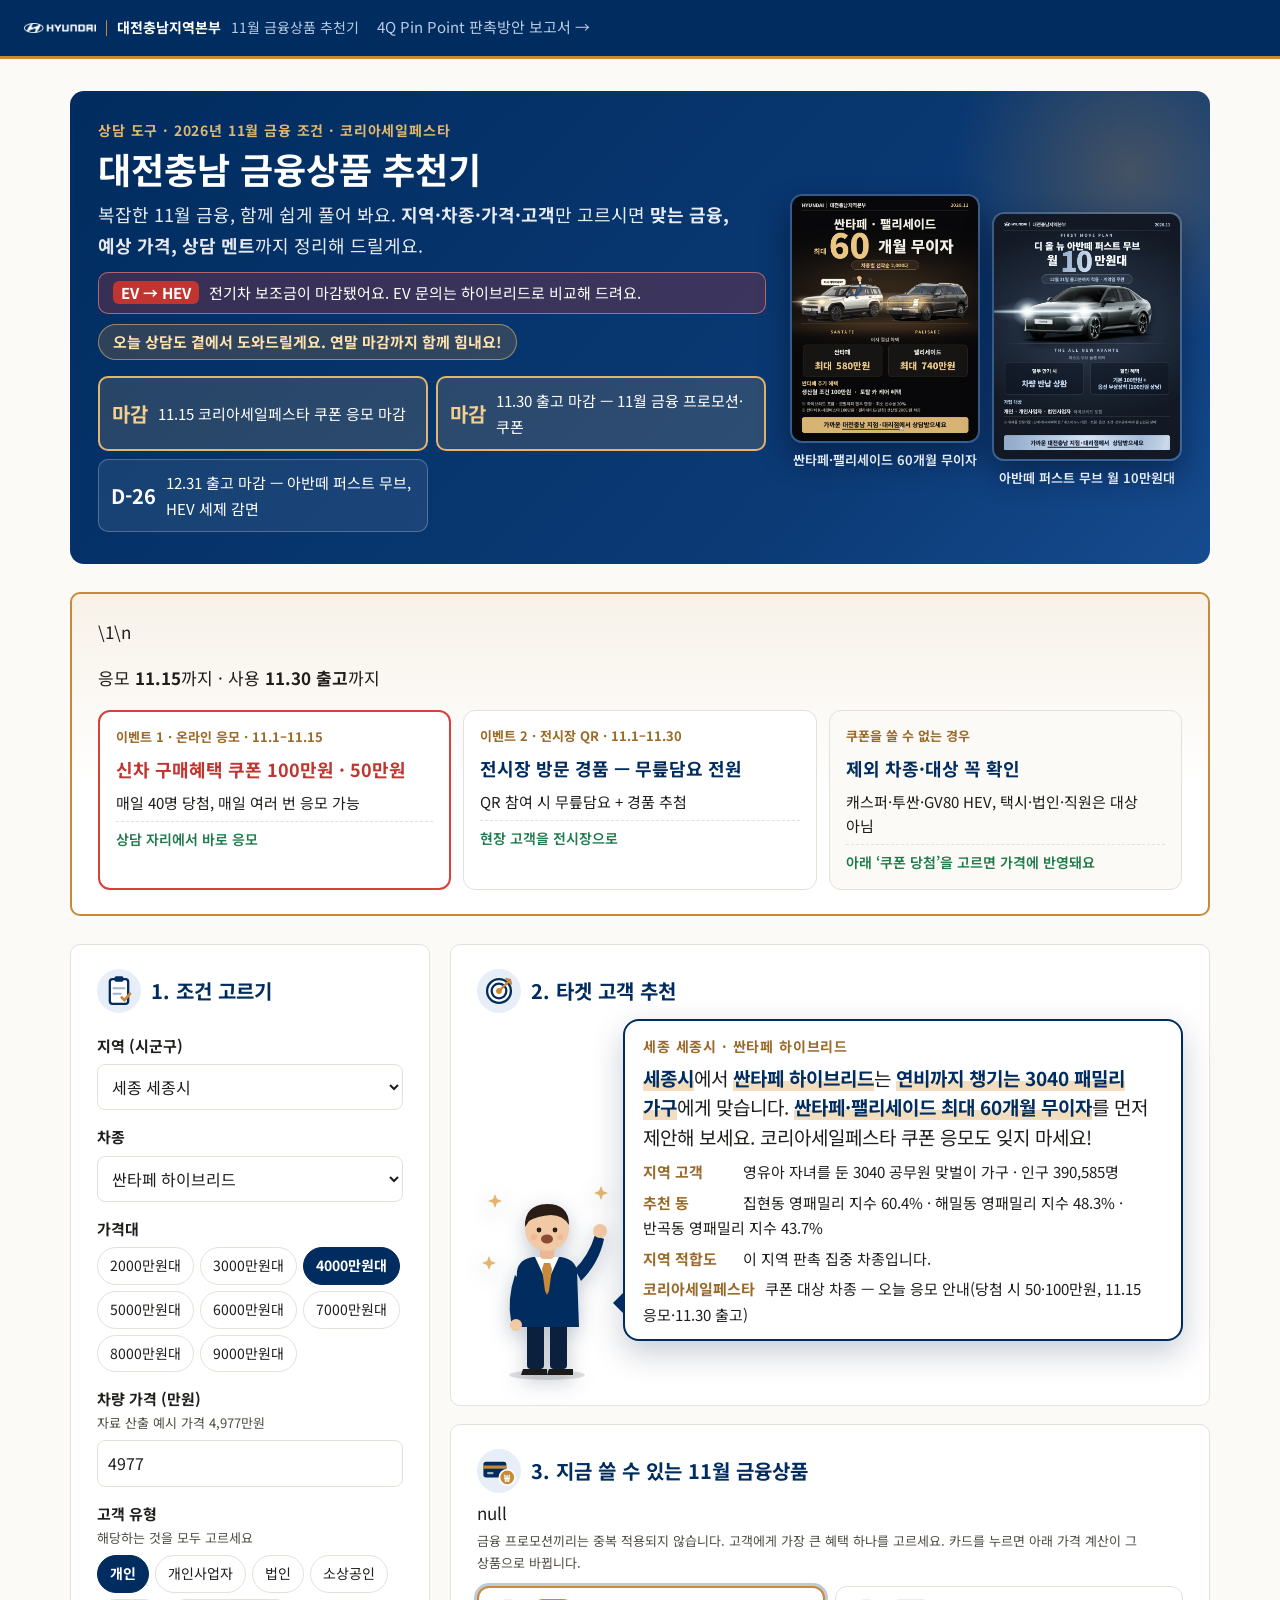
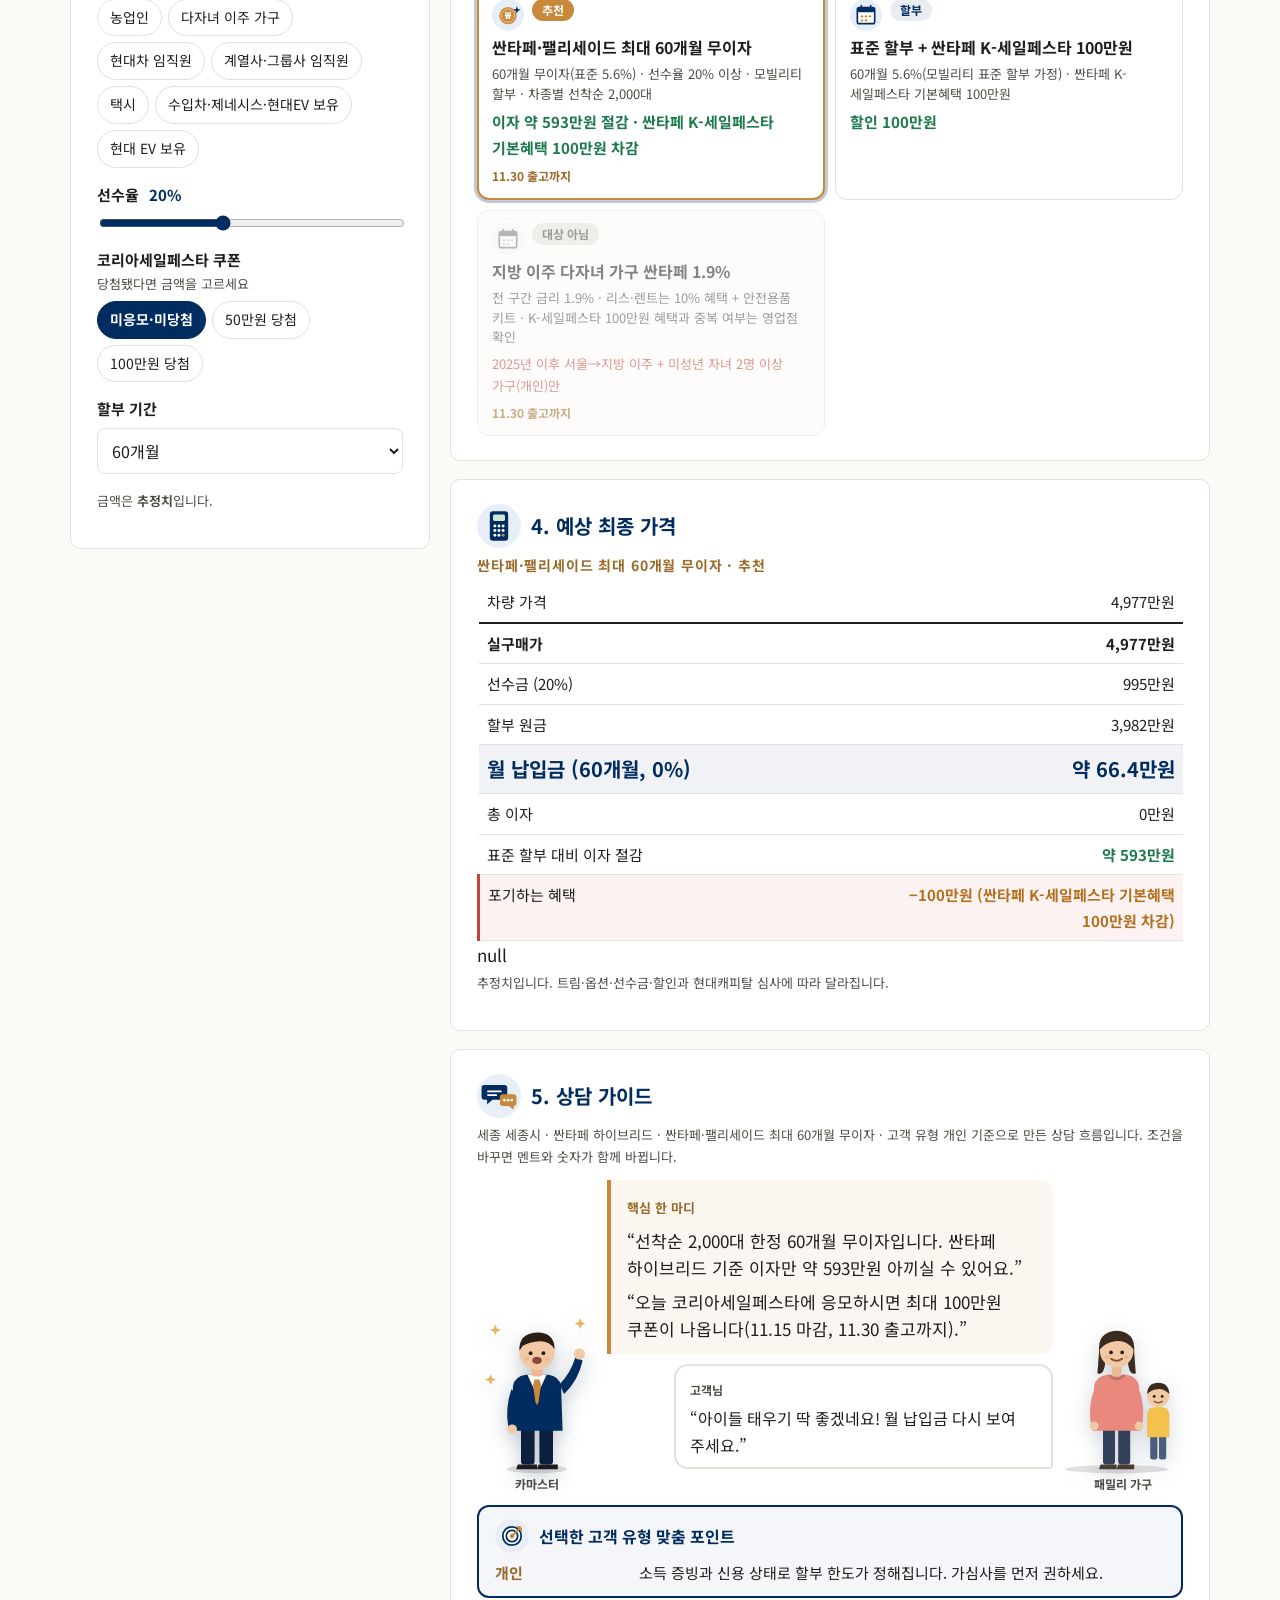
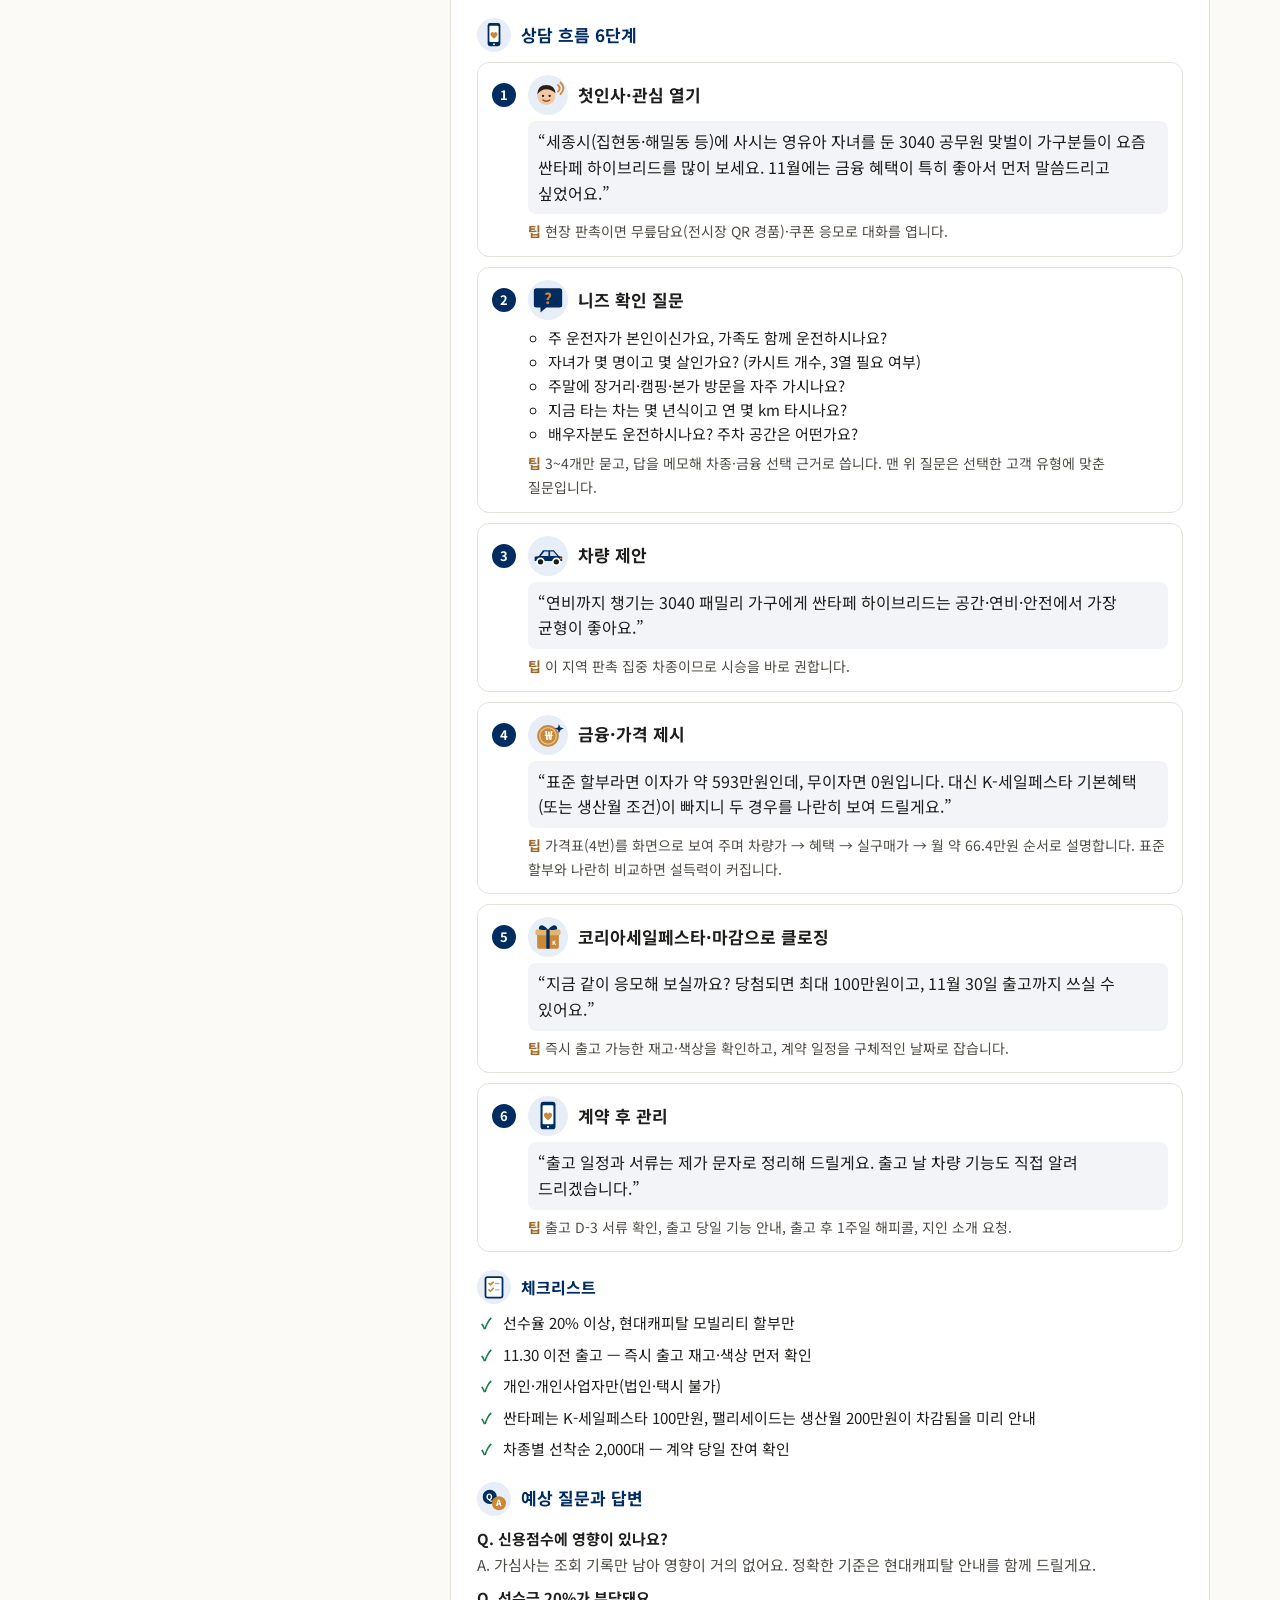
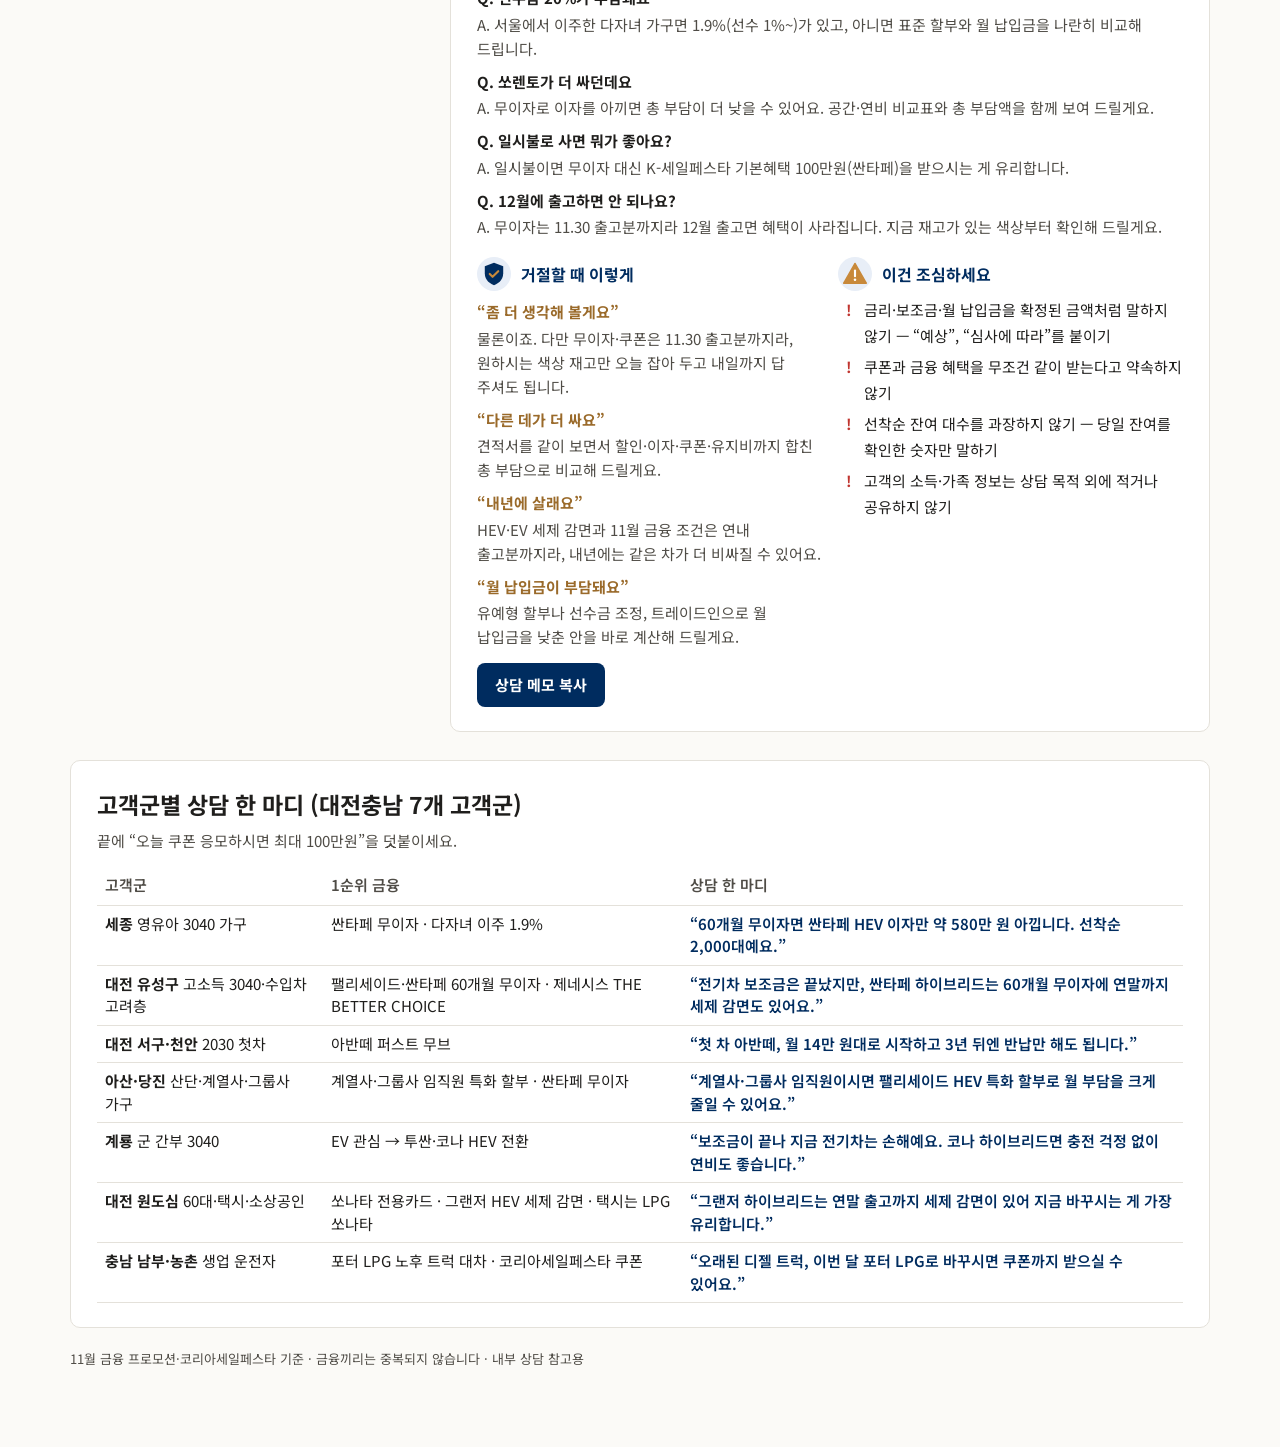
==== commit e53b7b56: "충남 신규 등록을 2026년 1~9월 15개 시군 전체로 반영 (2025년 시트가 4개 시군만 포함) Co-Authored-By: Claude Opus 5.5 <noreply@an" ====
--- a/docs/advisor.html
+++ b/docs/advisor.html
@@ -8,8 +8,8 @@
 <meta name="theme-color" content="#002c5f">
 <link rel="preconnect" href="https://fonts.googleapis.com">
 <link rel="stylesheet" href="https://fonts.googleapis.com/css2?family=Noto+Sans+KR:wght@400;600;700&display=swap">
-<link rel="stylesheet" href="style.css?v=202611081331">
-<link rel="stylesheet" href="advisor.css?v=202611081331">
+<link rel="stylesheet" href="style.css?v=202611081343">
+<link rel="stylesheet" href="advisor.css?v=202611081343">
 </head>
 <body data-page="advisor" class="adv">
 <header class="topbar">
@@ -86,7 +86,7 @@
   <p class="muted small adv-foot">11월 금융 프로모션·코리아세일페스타 기준 · 금융끼리는 중복되지 않습니다 · 내부 상담 참고용</p>
 </main>
 <div id="tip" class="tip" hidden></div>
-<script src="data.js?v=202611081331"></script>
-<script src="advisor.js?v=202611081331"></script>
+<script src="data.js?v=202611081343"></script>
+<script src="advisor.js?v=202611081343"></script>
 </body>
 </html>
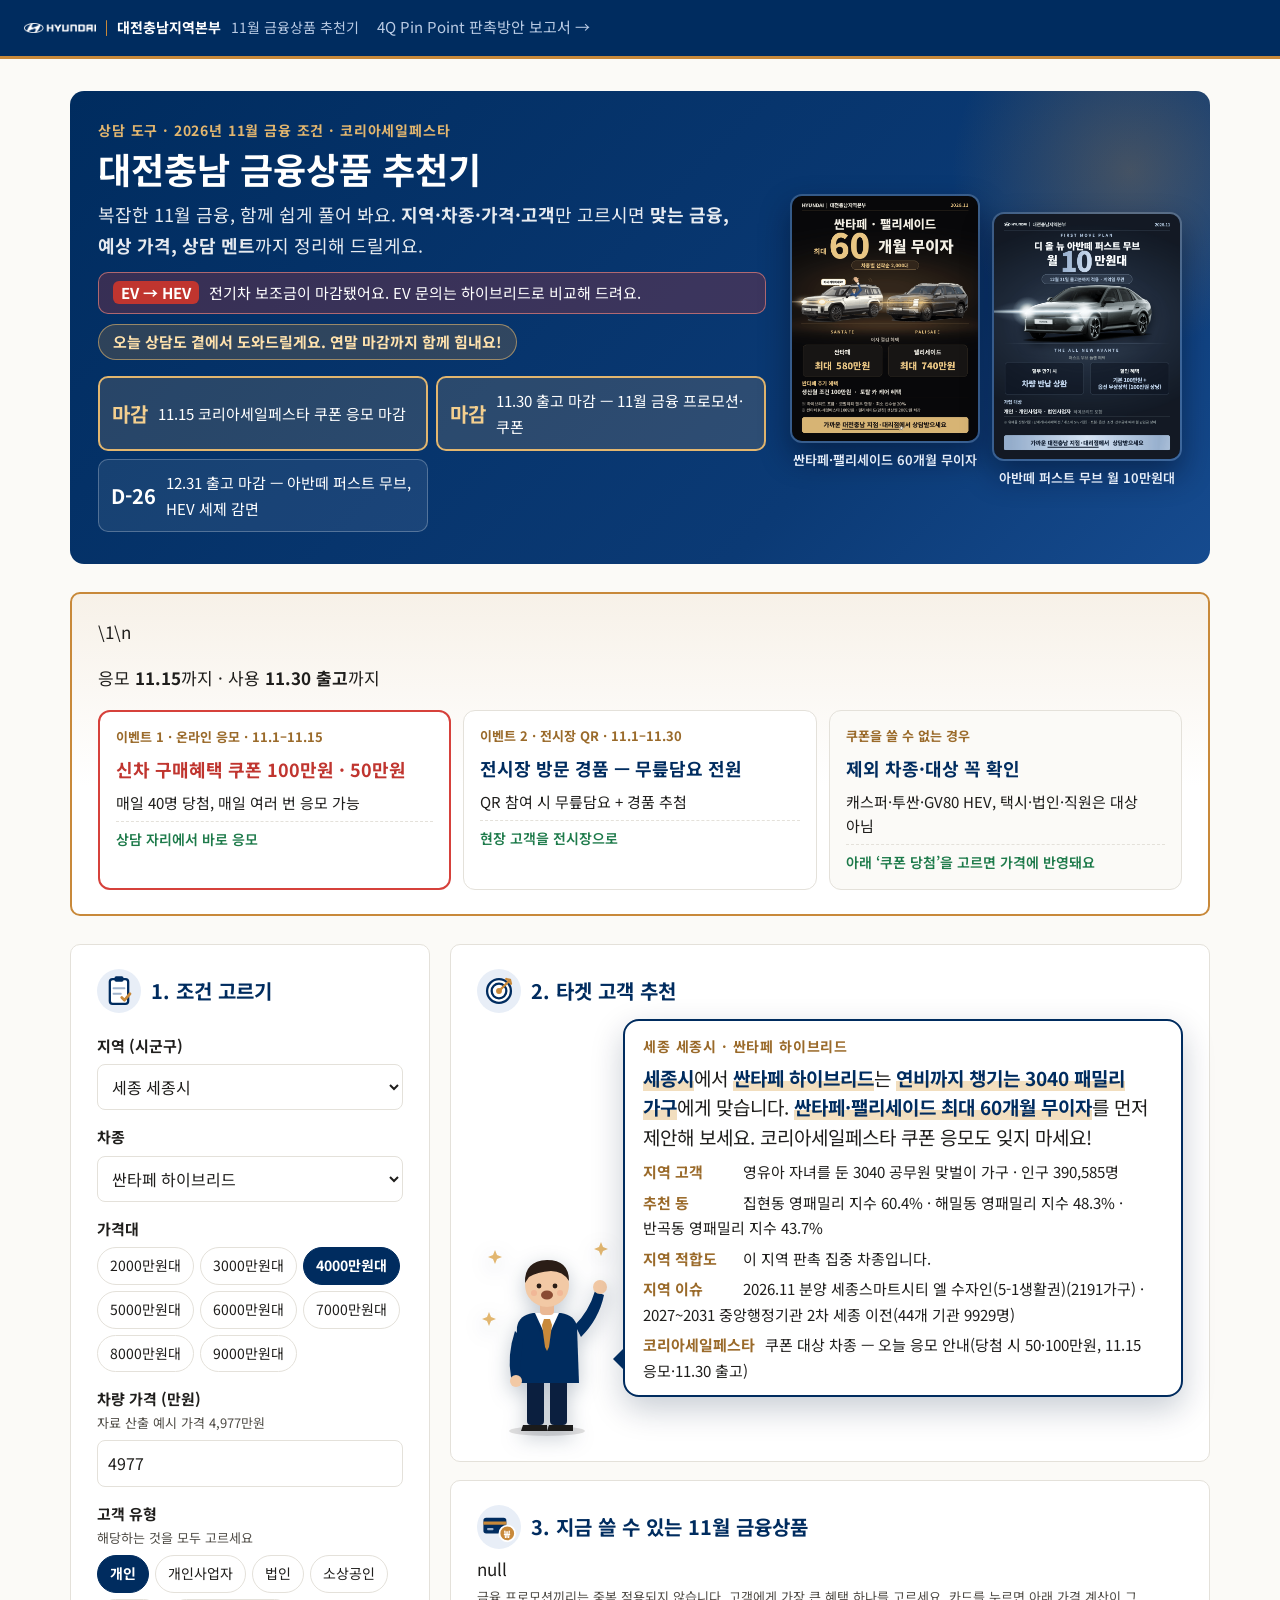
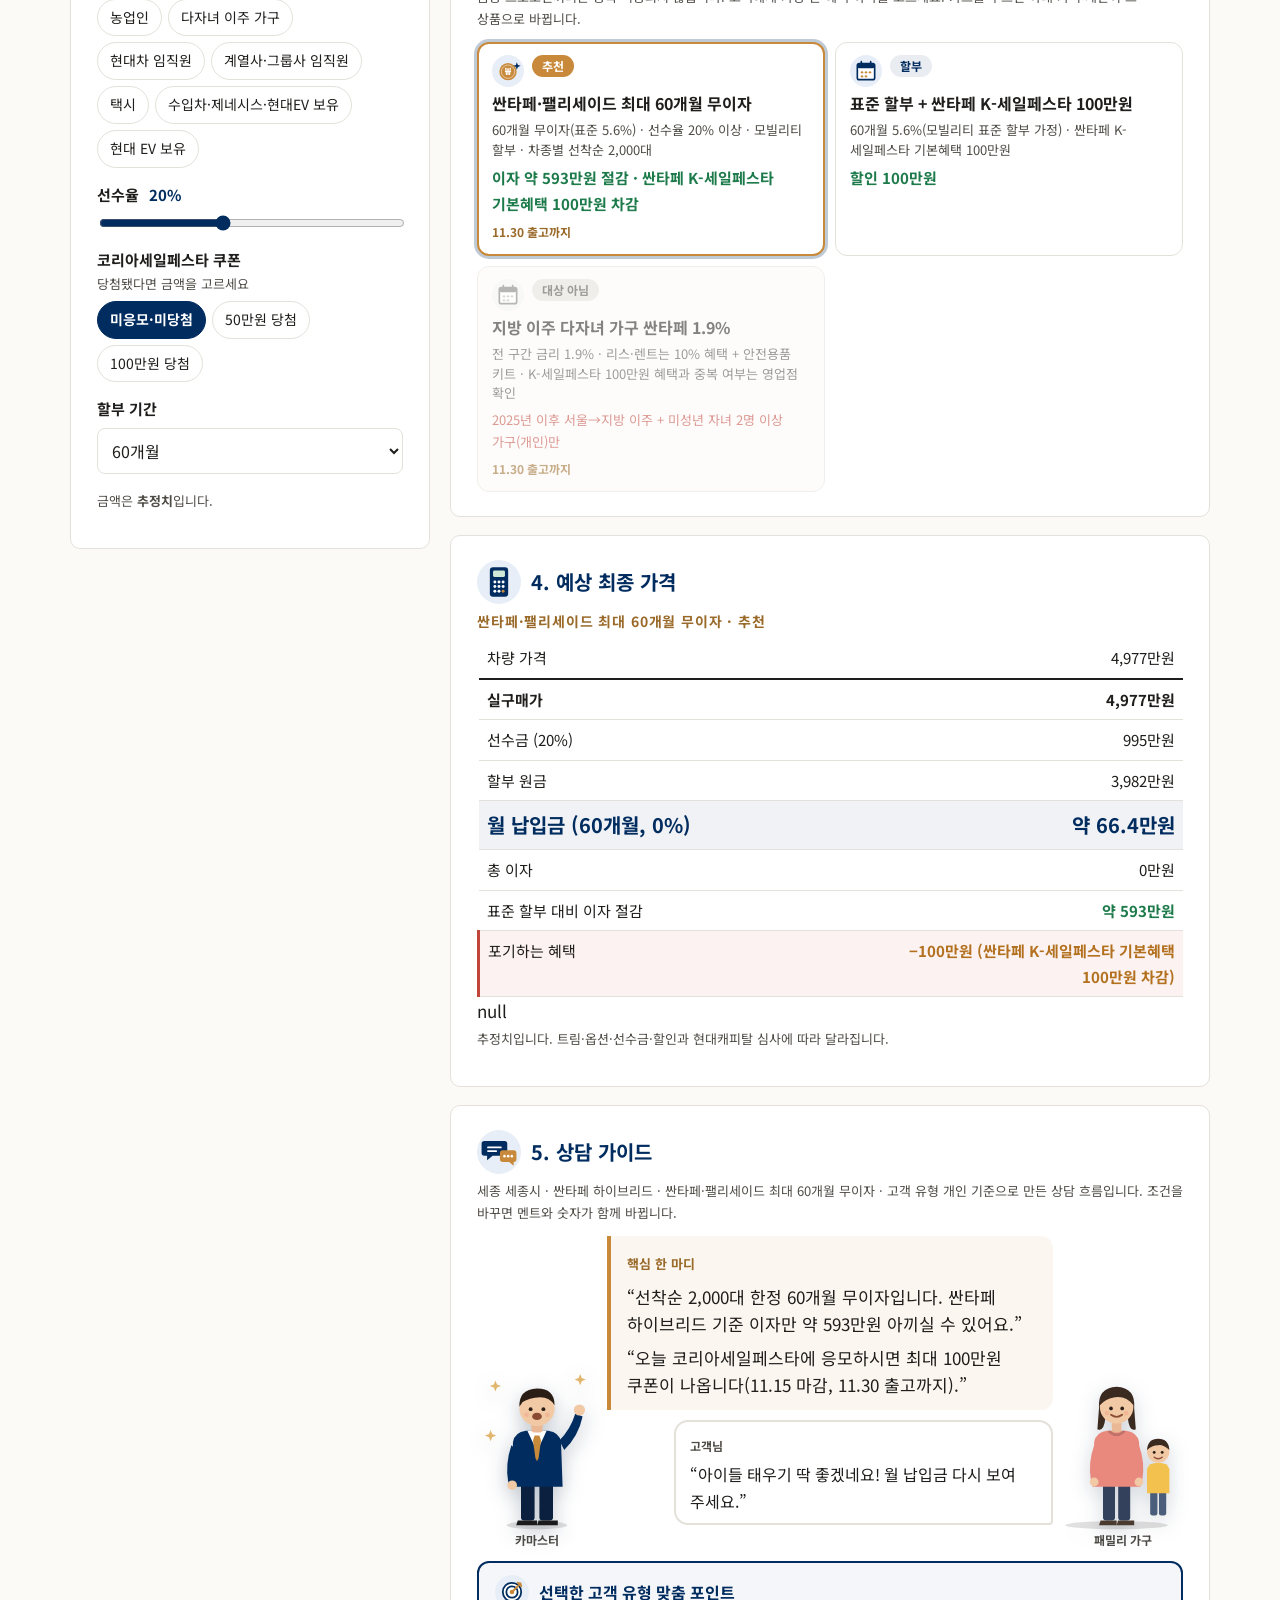
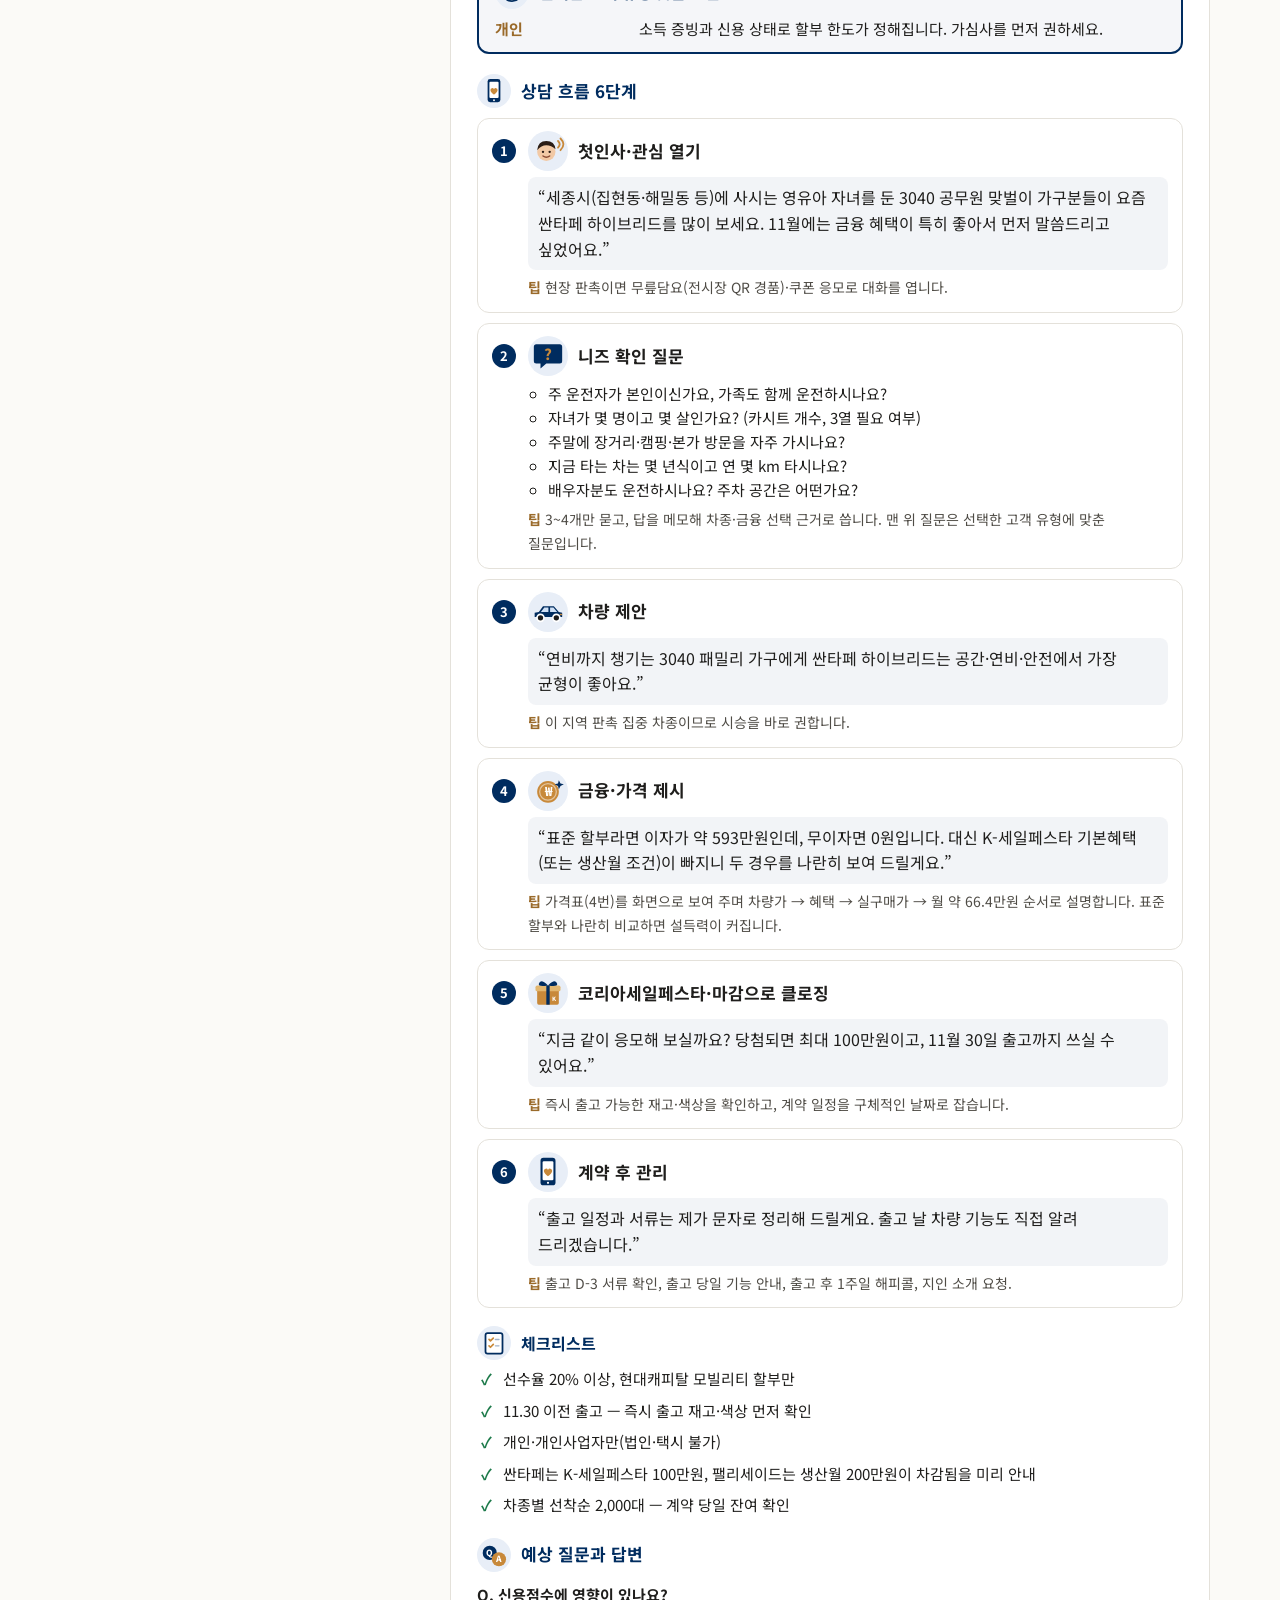
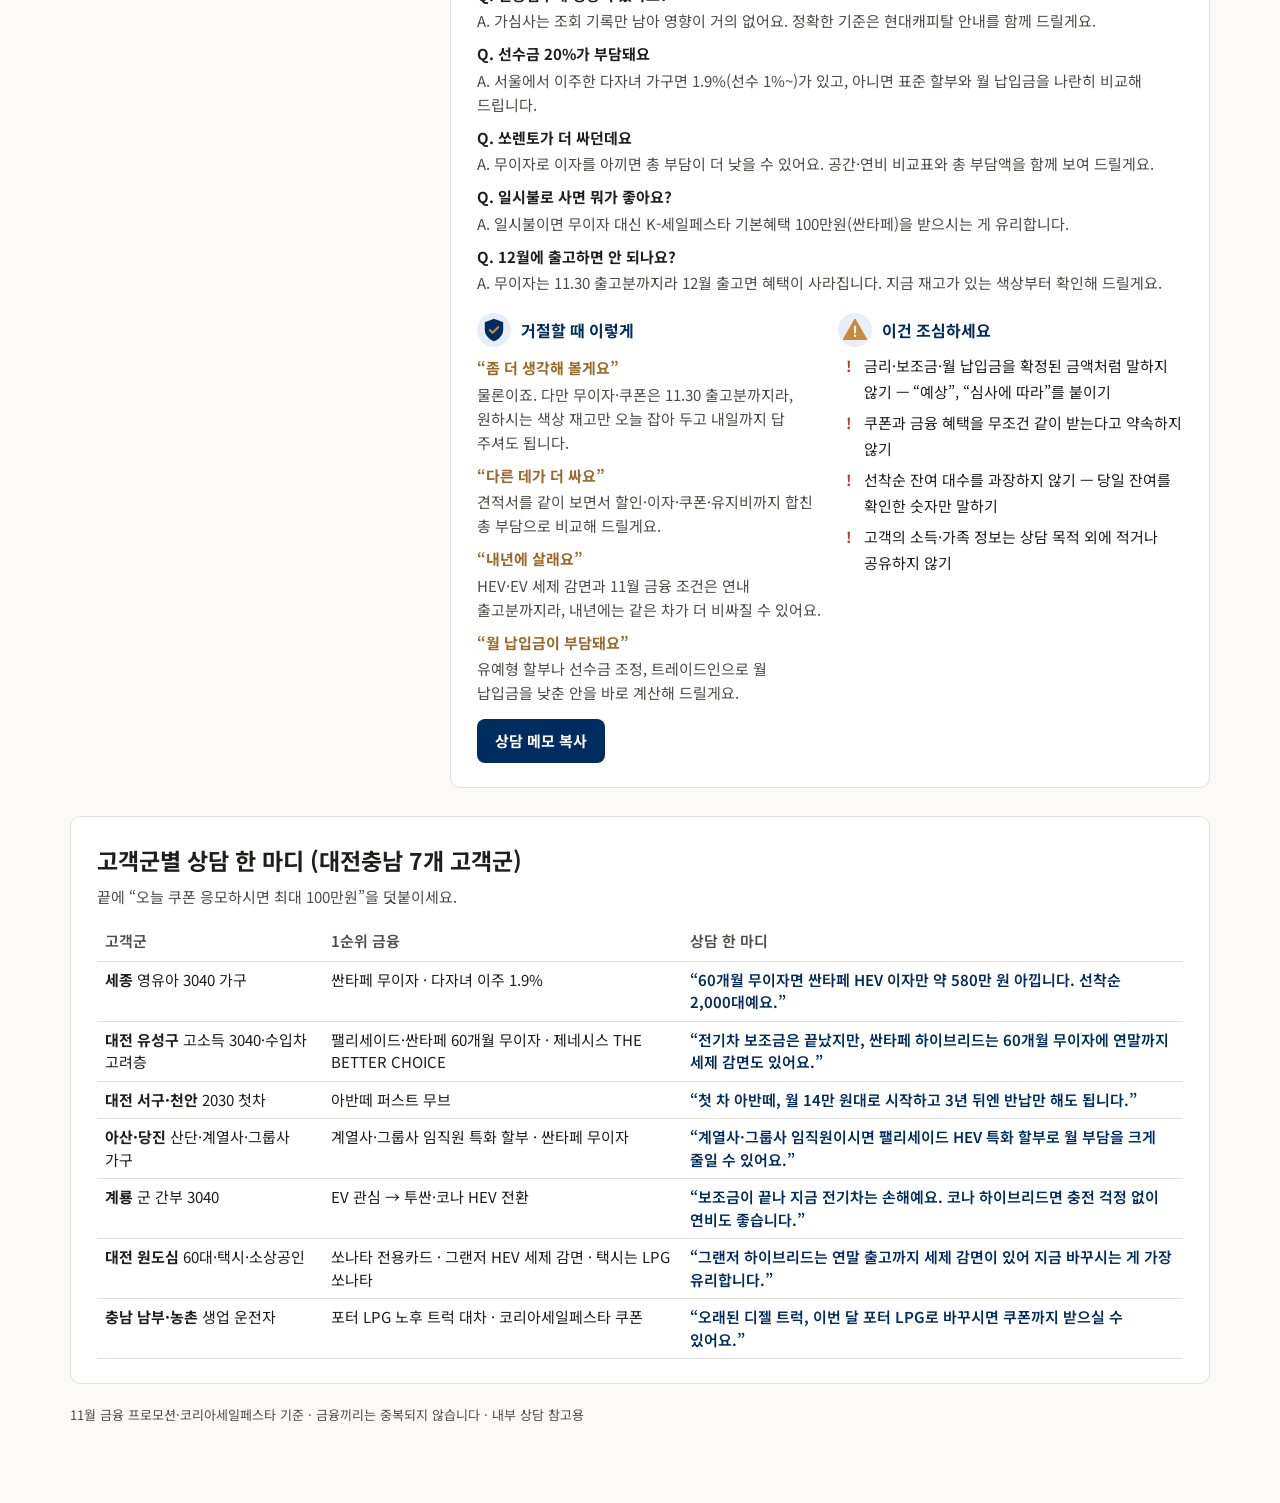
==== commit e20c6a0e: "지역 이슈(새 아파트 입주·기업·기관 이전) 추가: 03장 섹션, 지도·동 팝업, 추천기 Co-Authored-By: Claude Opus 5.5 <noreply@anthropic" ====
--- a/docs/advisor.html
+++ b/docs/advisor.html
@@ -8,8 +8,8 @@
 <meta name="theme-color" content="#002c5f">
 <link rel="preconnect" href="https://fonts.googleapis.com">
 <link rel="stylesheet" href="https://fonts.googleapis.com/css2?family=Noto+Sans+KR:wght@400;600;700&display=swap">
-<link rel="stylesheet" href="style.css?v=202611081343">
-<link rel="stylesheet" href="advisor.css?v=202611081343">
+<link rel="stylesheet" href="style.css?v=202611081422">
+<link rel="stylesheet" href="advisor.css?v=202611081422">
 </head>
 <body data-page="advisor" class="adv">
 <header class="topbar">
@@ -86,7 +86,7 @@
   <p class="muted small adv-foot">11월 금융 프로모션·코리아세일페스타 기준 · 금융끼리는 중복되지 않습니다 · 내부 상담 참고용</p>
 </main>
 <div id="tip" class="tip" hidden></div>
-<script src="data.js?v=202611081343"></script>
-<script src="advisor.js?v=202611081343"></script>
+<script src="data.js?v=202611081422"></script>
+<script src="advisor.js?v=202611081422"></script>
 </body>
 </html>
--- a/docs/style.css
+++ b/docs/style.css
@@ -490,3 +490,20 @@
 ul.short { margin: 6px 0 0; padding-left: 20px; line-height: 1.75; font-size: 17px; }
 ul.short li { margin: 2px 0; }
 .verdict ul.short { font-size: 18px; }
+
+/* 지역 이슈 */
+.issues { display: grid; grid-template-columns: repeat(auto-fill, minmax(min(100%, 330px), 1fr)); gap: 10px; margin: 12px 0; }
+.issue { display: flex; gap: 12px; border: 1px solid var(--line); border-radius: 12px; padding: 12px 14px; background: var(--panel); }
+.issue-when { flex: none; width: 96px; word-break: keep-all; display: flex; flex-direction: column; gap: 4px; }
+.issue-when b { font-size: 15px; color: var(--navy); }
+.issue-when span { font-size: 12px; font-weight: 700; border-radius: 999px; padding: 1px 8px; align-self: flex-start; background: var(--accent-soft); color: var(--navy); }
+.k-기업 .issue-when span { background: rgba(200, 137, 58, .18); color: #8a5a1c; }
+.k-기관 .issue-when span { background: rgba(29, 122, 74, .14); color: #1d7a4a; }
+.k-분양 .issue-when span { background: rgba(120, 120, 120, .15); color: var(--muted); }
+.issue-body p { margin: 0 0 3px; line-height: 1.5; }
+.issue-t { font-size: 16px; }
+.issue-w { font-size: 13px; color: var(--muted); }
+.issue-a { font-size: 15px; color: #1d7a4a; font-weight: 600; }
+.issue-s { font-size: 12px; }
+.issue-li a { font-weight: 600; }
+@media (prefers-color-scheme: dark) { .issue-when b { color: var(--fg); } }
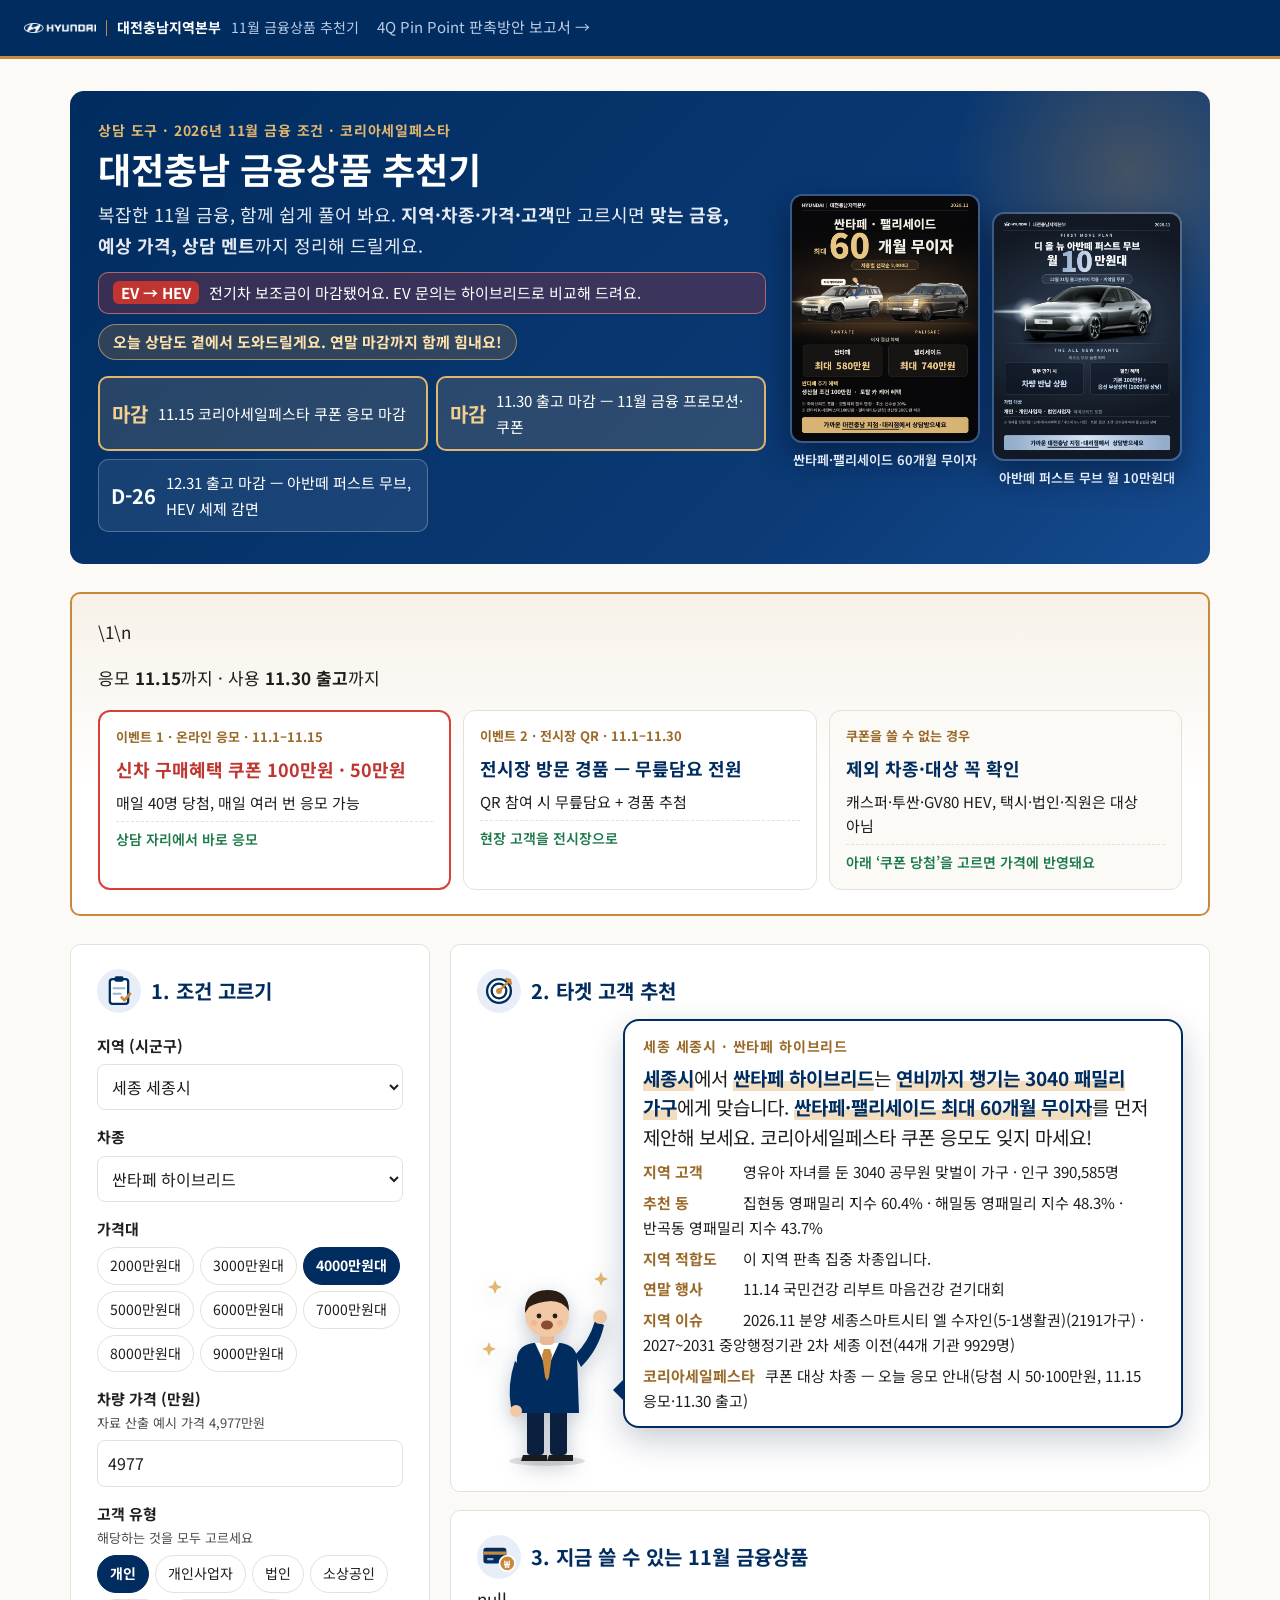
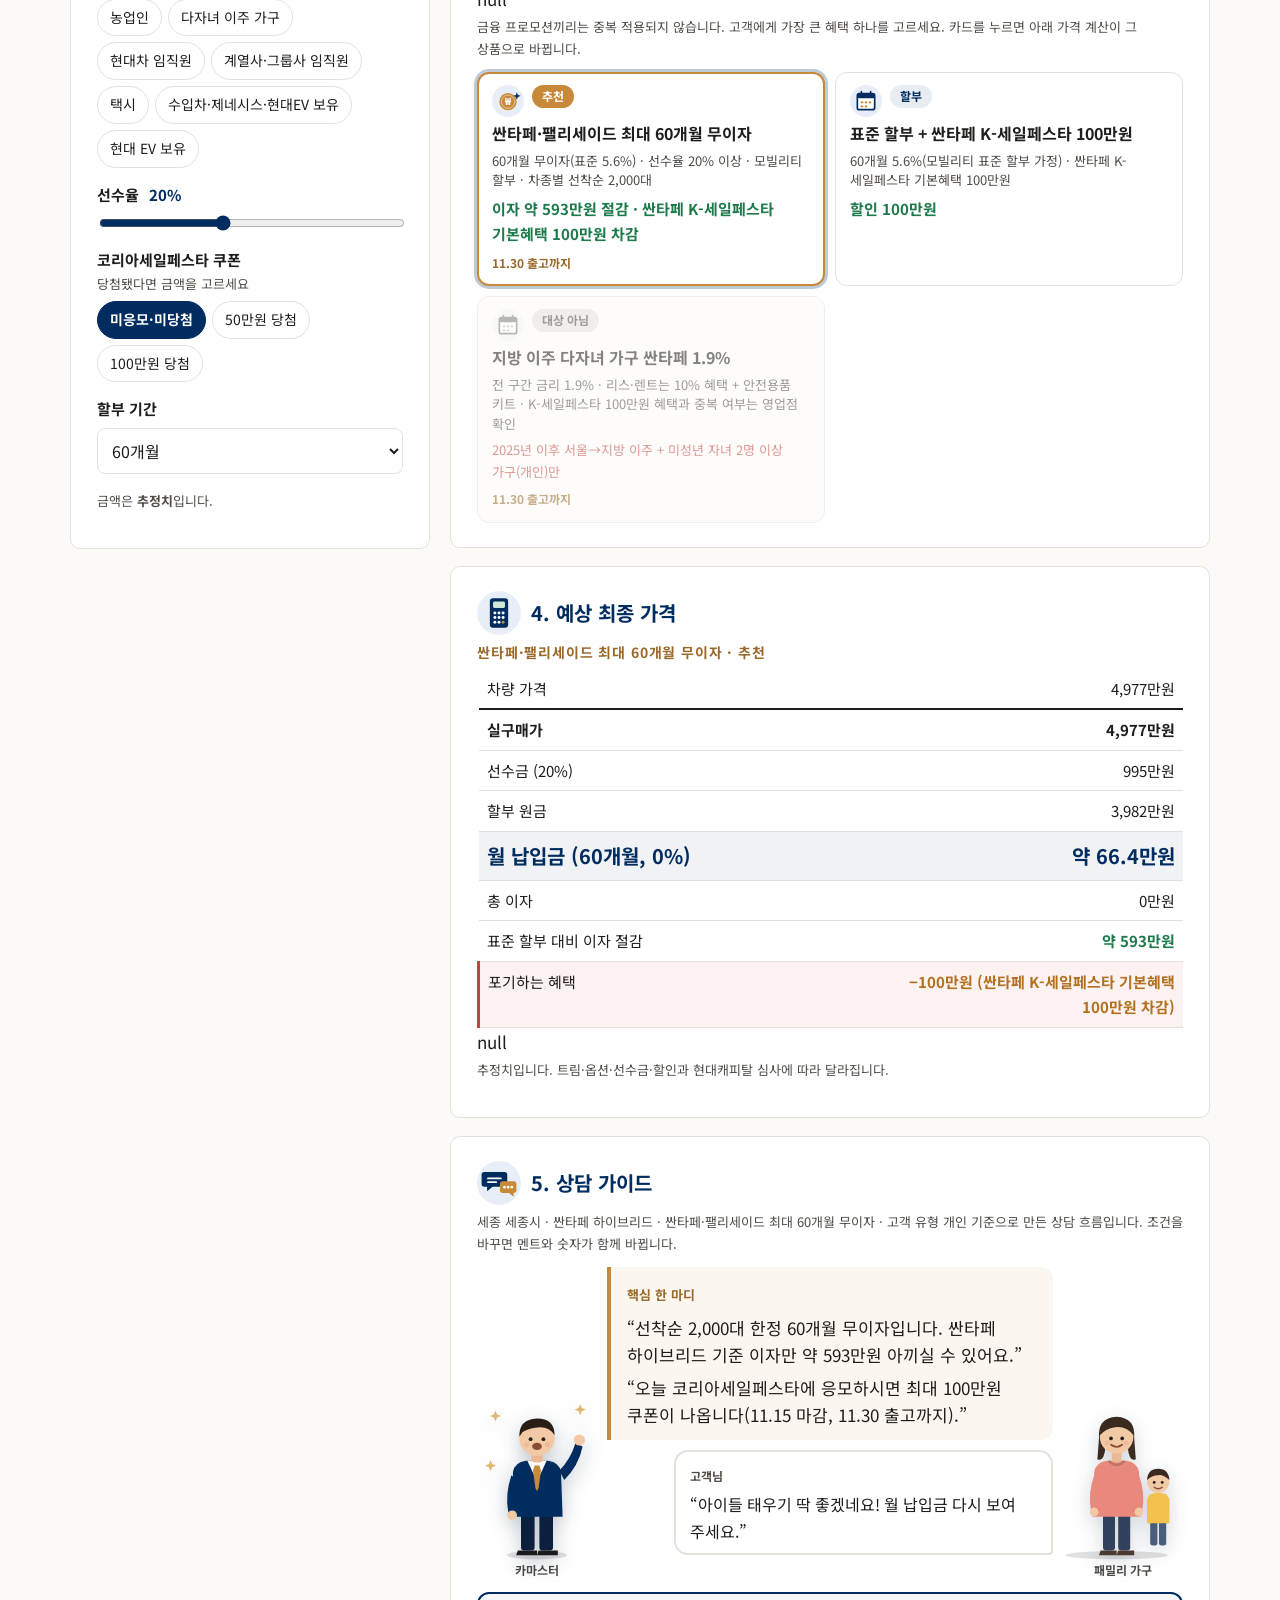
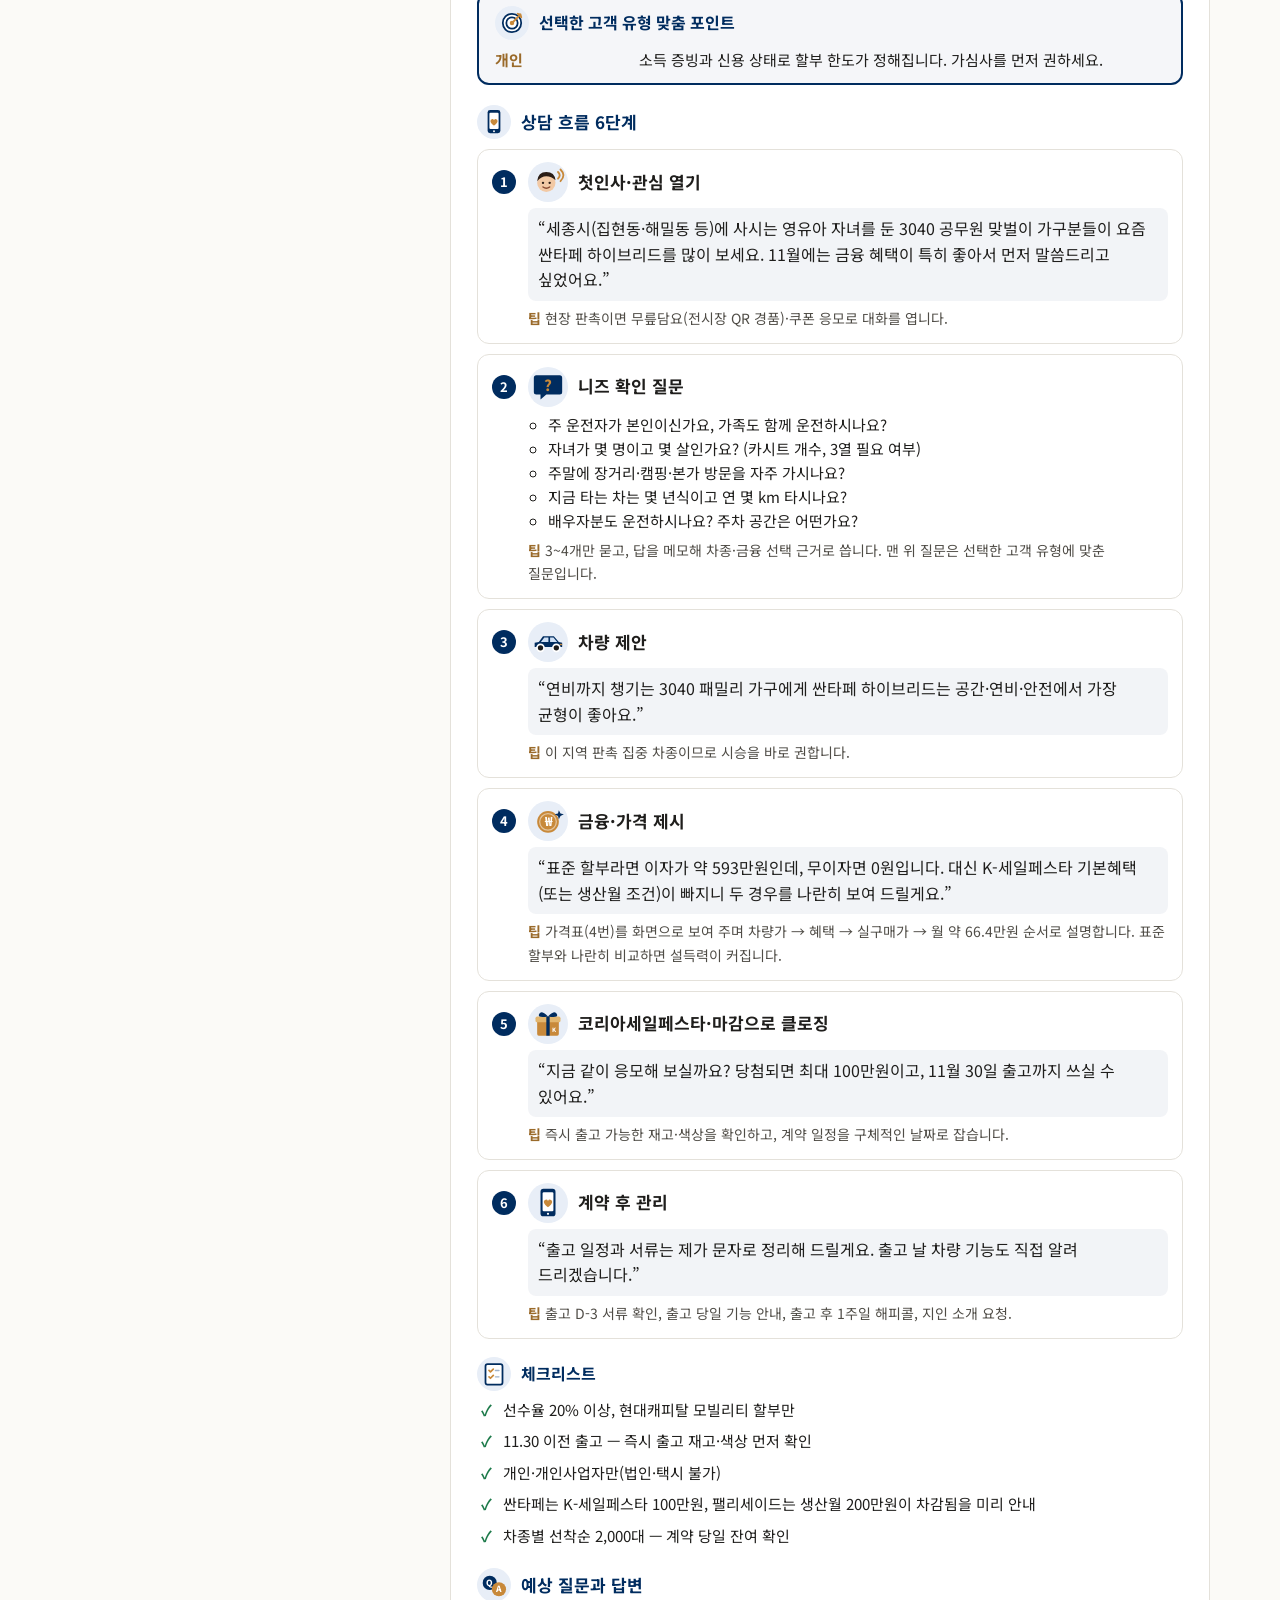
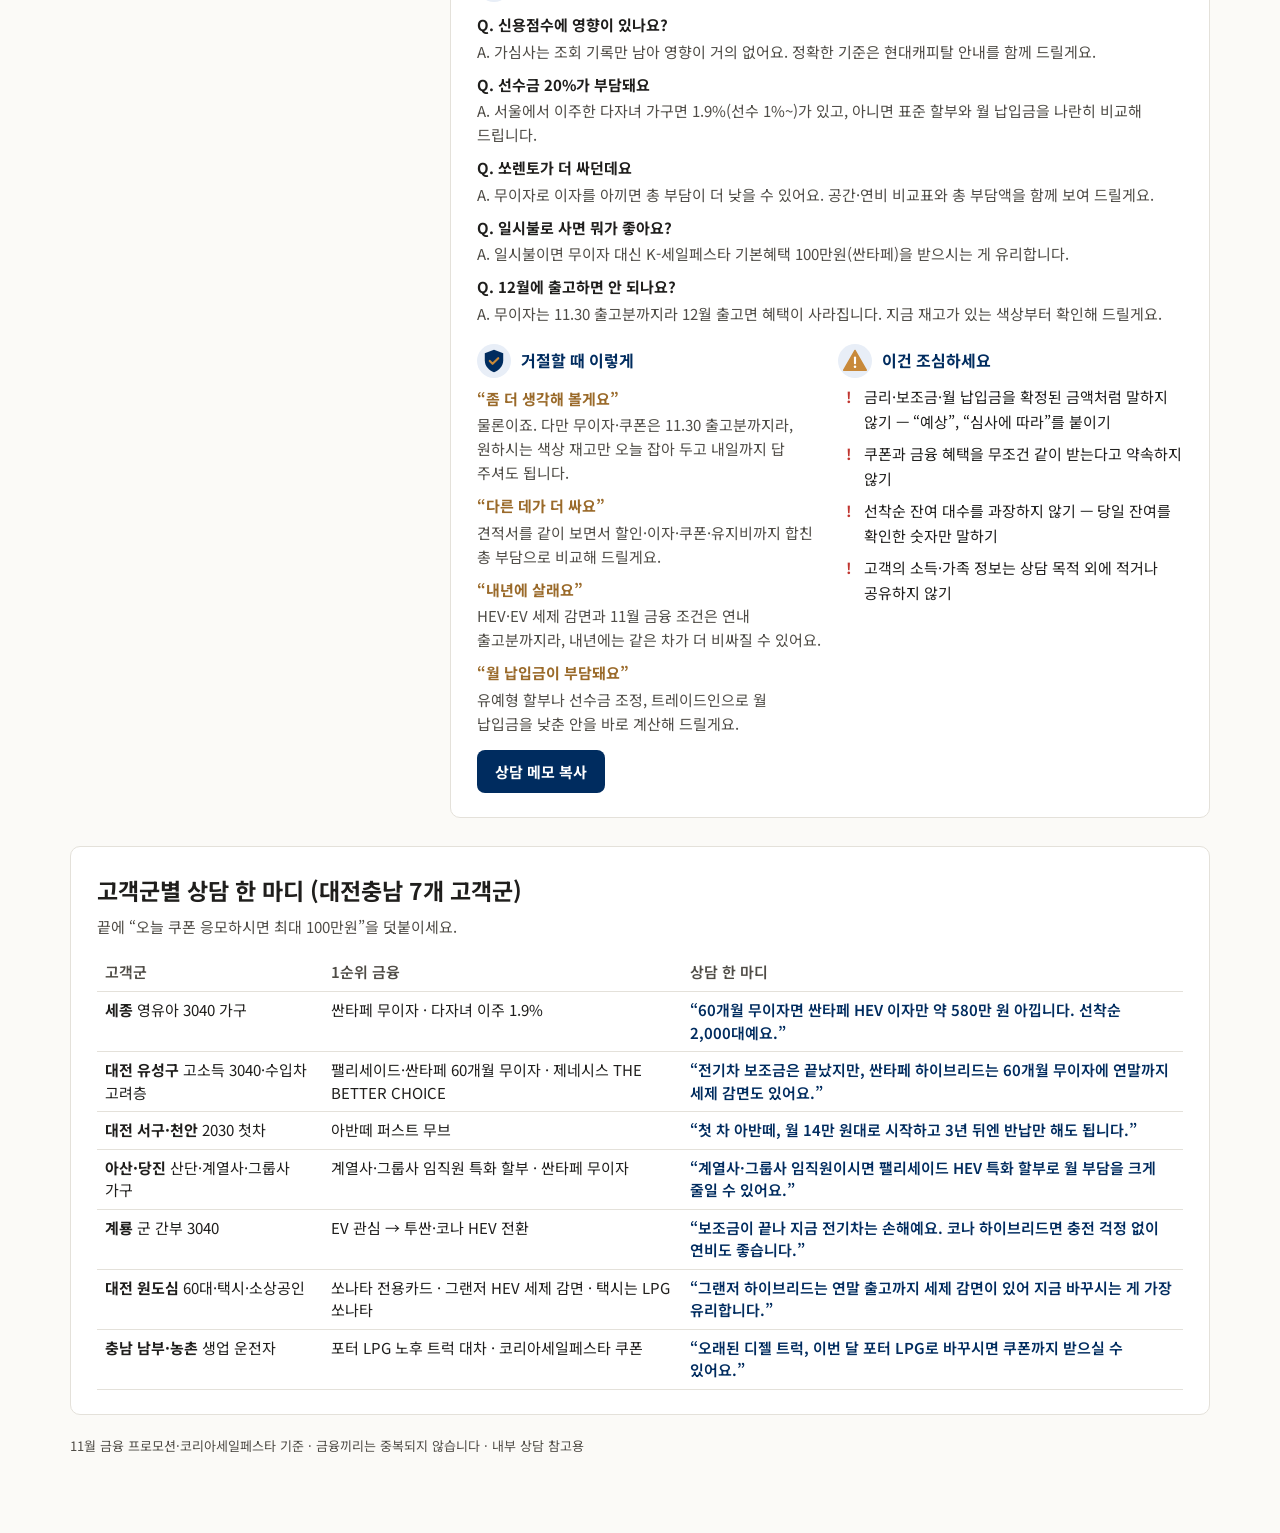
==== commit b43f45d0: "11~12월 지역 행사 추가 (03장 지역 이슈 탭, 지도·동 팝업, 추천기) Co-Authored-By: Claude Opus 5.5 <noreply@anthropic.com> " ====
--- a/docs/advisor.html
+++ b/docs/advisor.html
@@ -8,8 +8,8 @@
 <meta name="theme-color" content="#002c5f">
 <link rel="preconnect" href="https://fonts.googleapis.com">
 <link rel="stylesheet" href="https://fonts.googleapis.com/css2?family=Noto+Sans+KR:wght@400;600;700&display=swap">
-<link rel="stylesheet" href="style.css?v=202611081422">
-<link rel="stylesheet" href="advisor.css?v=202611081422">
+<link rel="stylesheet" href="style.css?v=202611081425">
+<link rel="stylesheet" href="advisor.css?v=202611081425">
 </head>
 <body data-page="advisor" class="adv">
 <header class="topbar">
@@ -86,7 +86,7 @@
   <p class="muted small adv-foot">11월 금융 프로모션·코리아세일페스타 기준 · 금융끼리는 중복되지 않습니다 · 내부 상담 참고용</p>
 </main>
 <div id="tip" class="tip" hidden></div>
-<script src="data.js?v=202611081422"></script>
-<script src="advisor.js?v=202611081422"></script>
+<script src="data.js?v=202611081425"></script>
+<script src="advisor.js?v=202611081425"></script>
 </body>
 </html>
--- a/docs/style.css
+++ b/docs/style.css
@@ -507,3 +507,4 @@
 .issue-s { font-size: 12px; }
 .issue-li a { font-weight: 600; }
 @media (prefers-color-scheme: dark) { .issue-when b { color: var(--fg); } }
+.k-행사 .issue-when span { background: rgba(214, 65, 59, .12); color: #b5352f; }
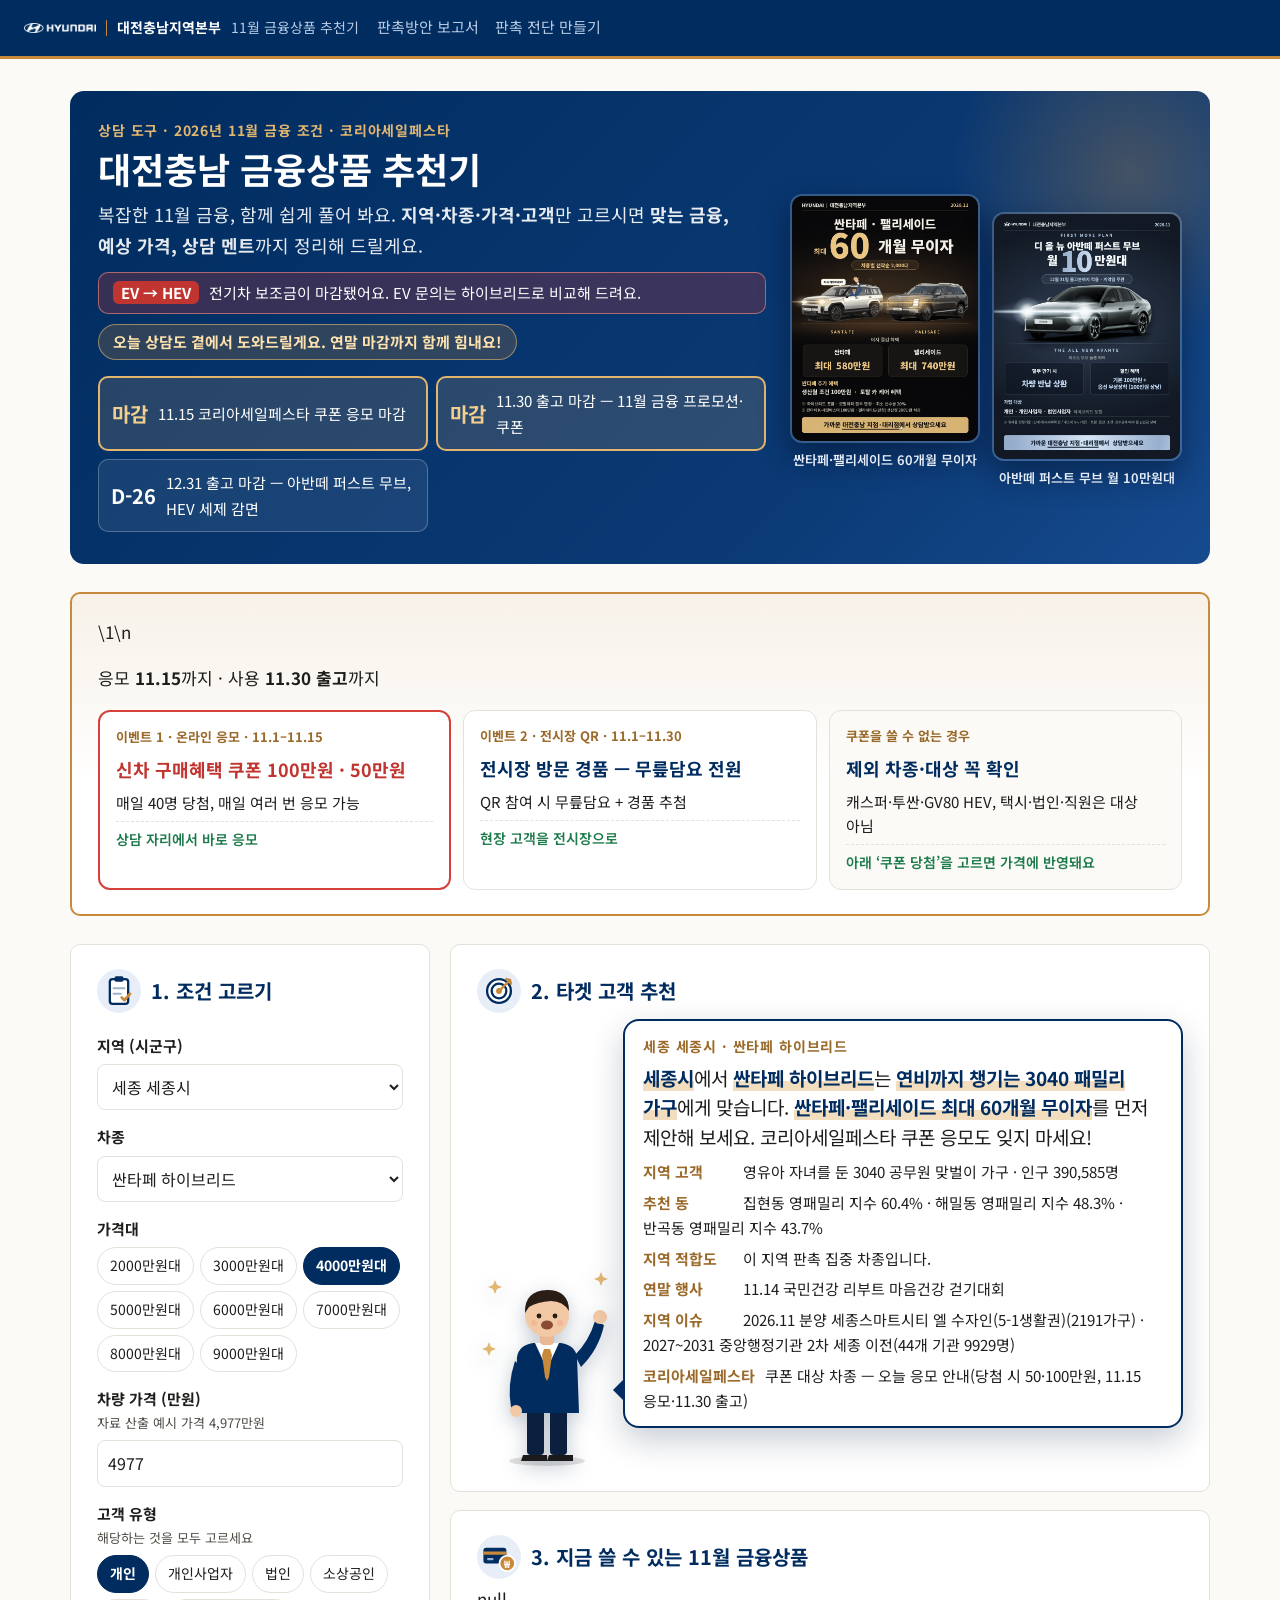
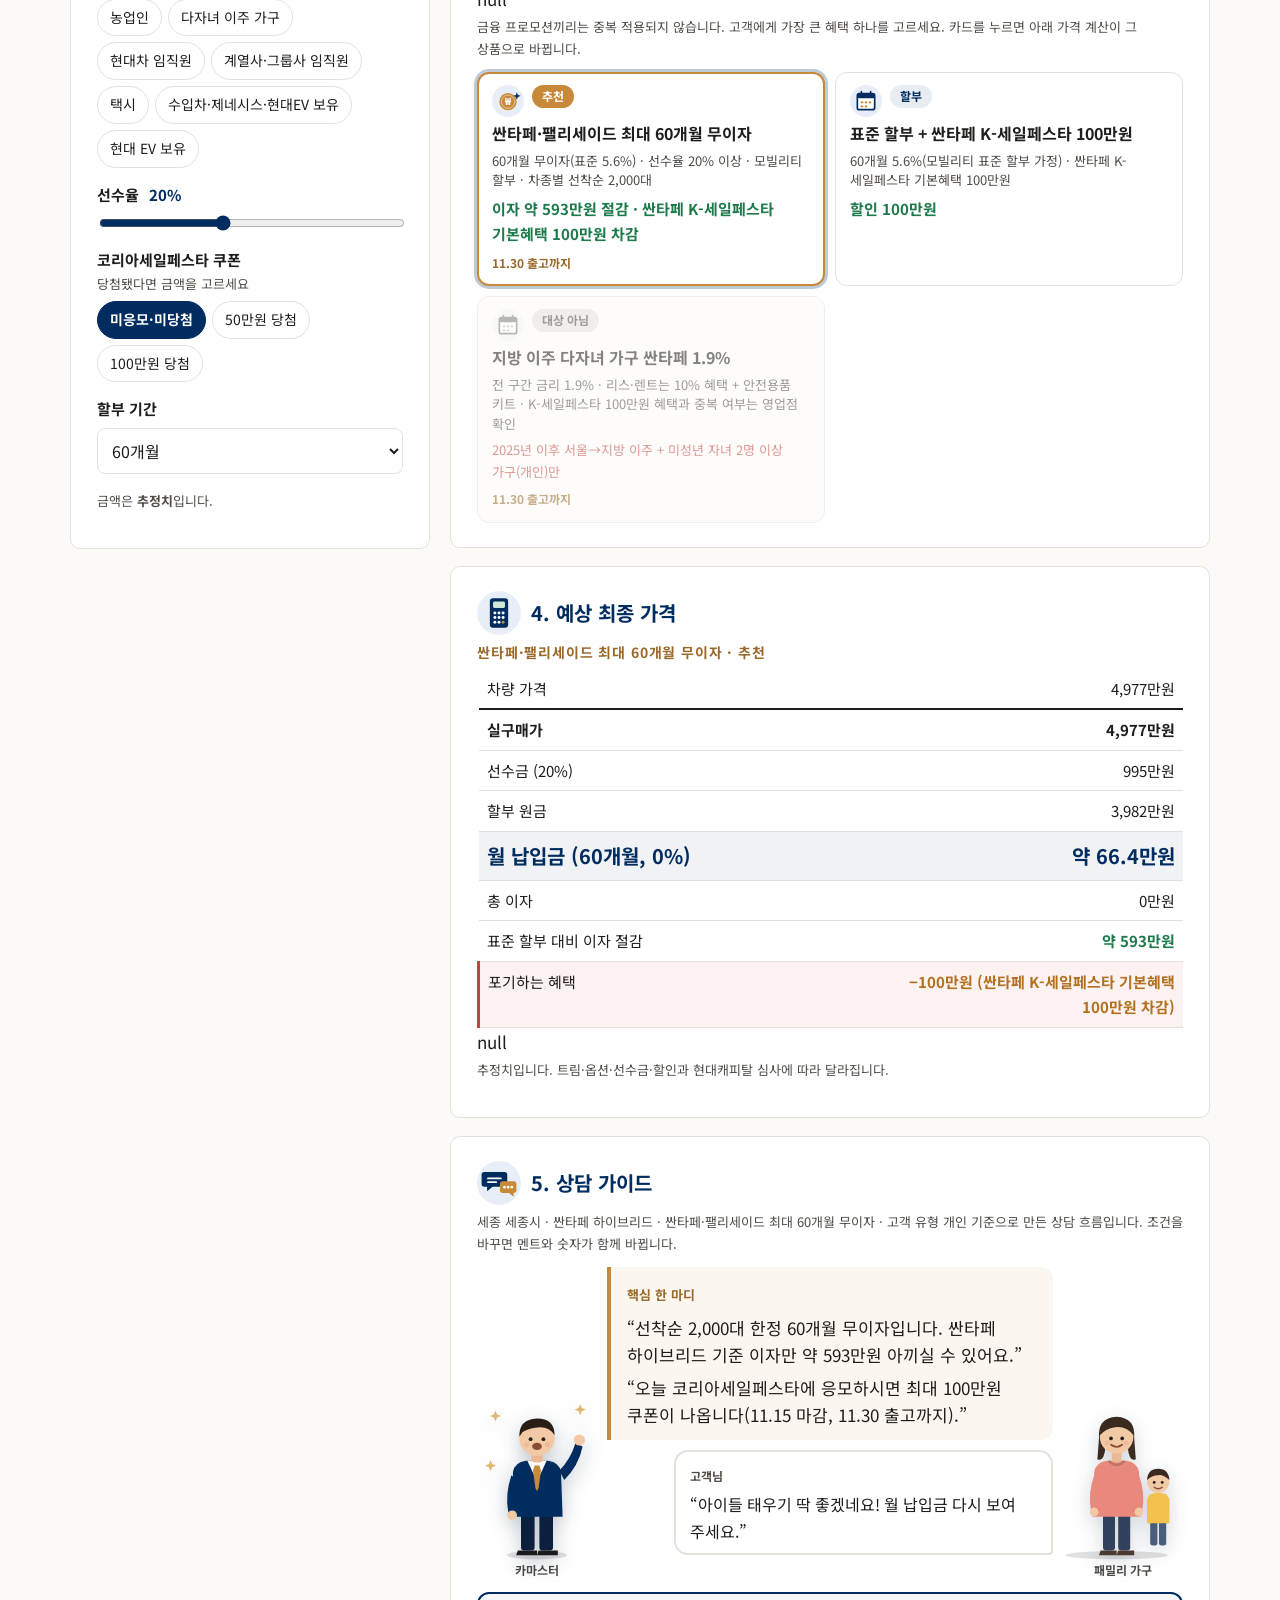
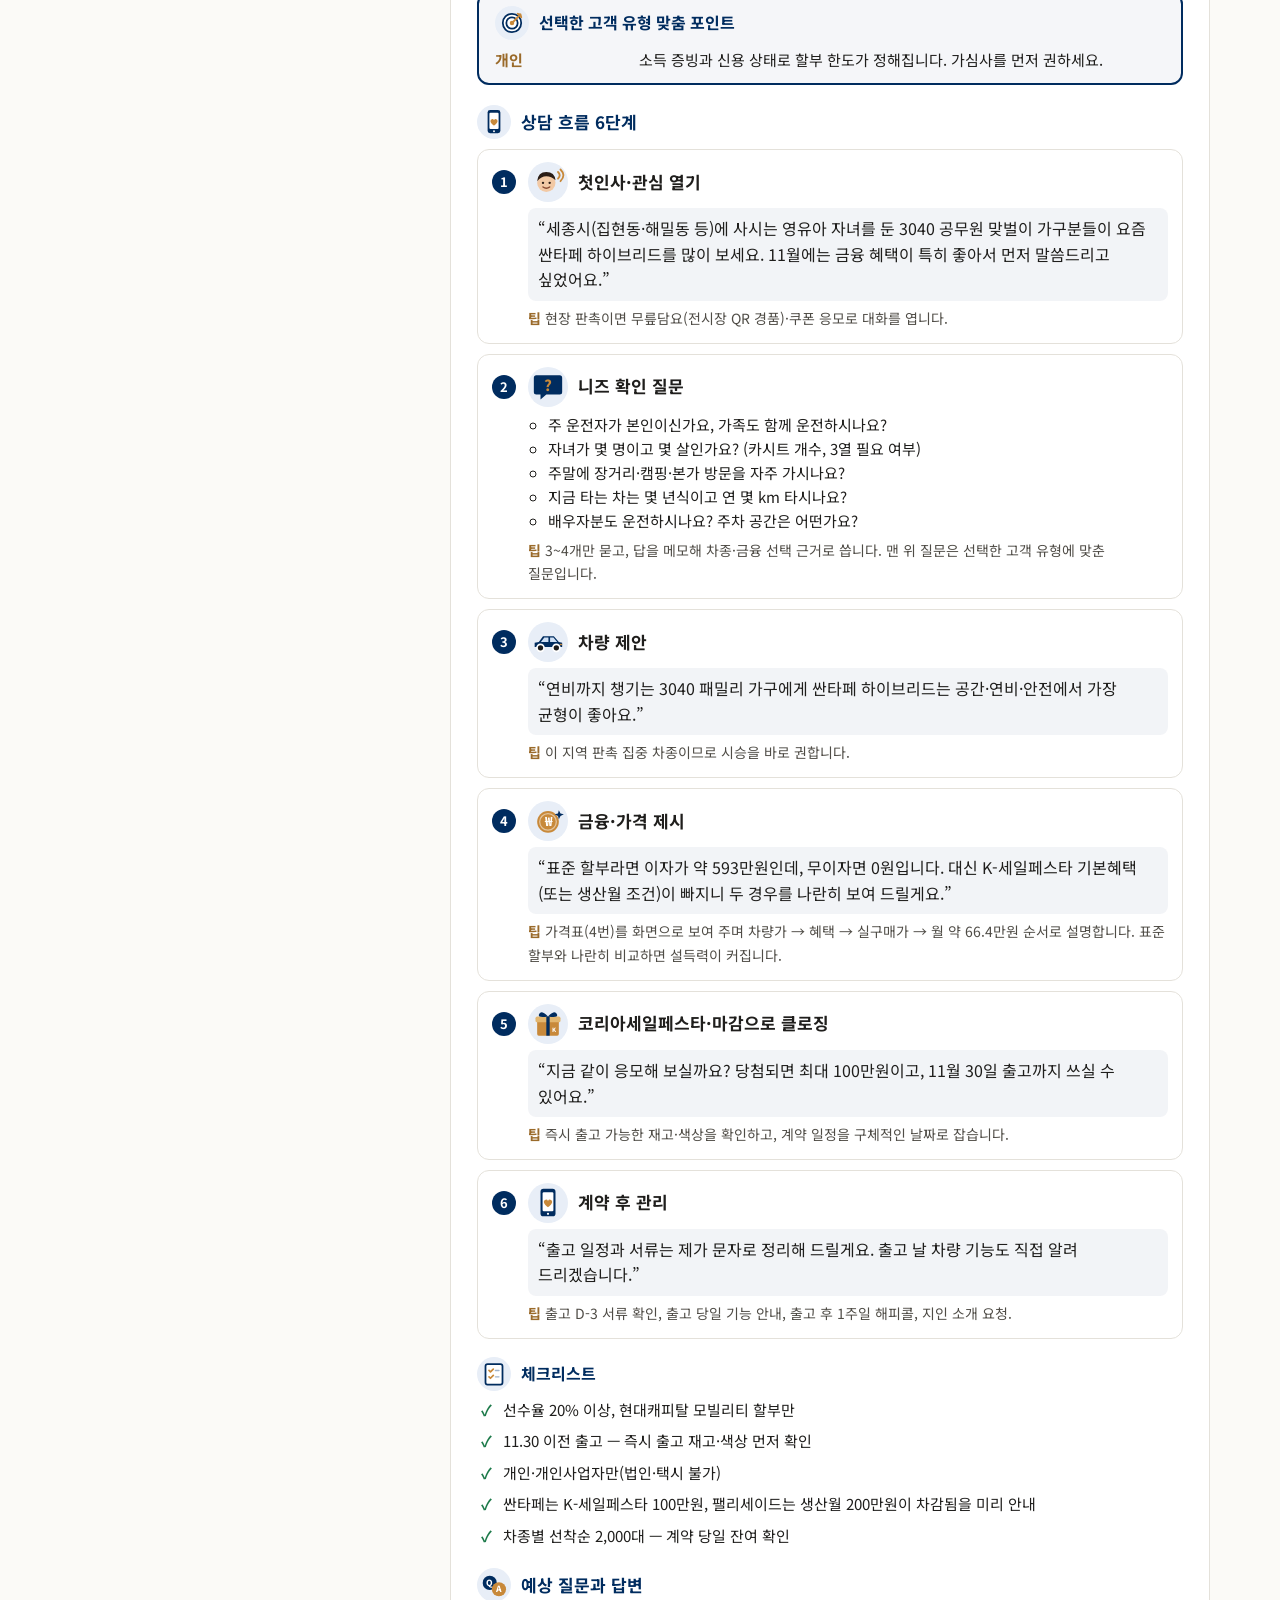
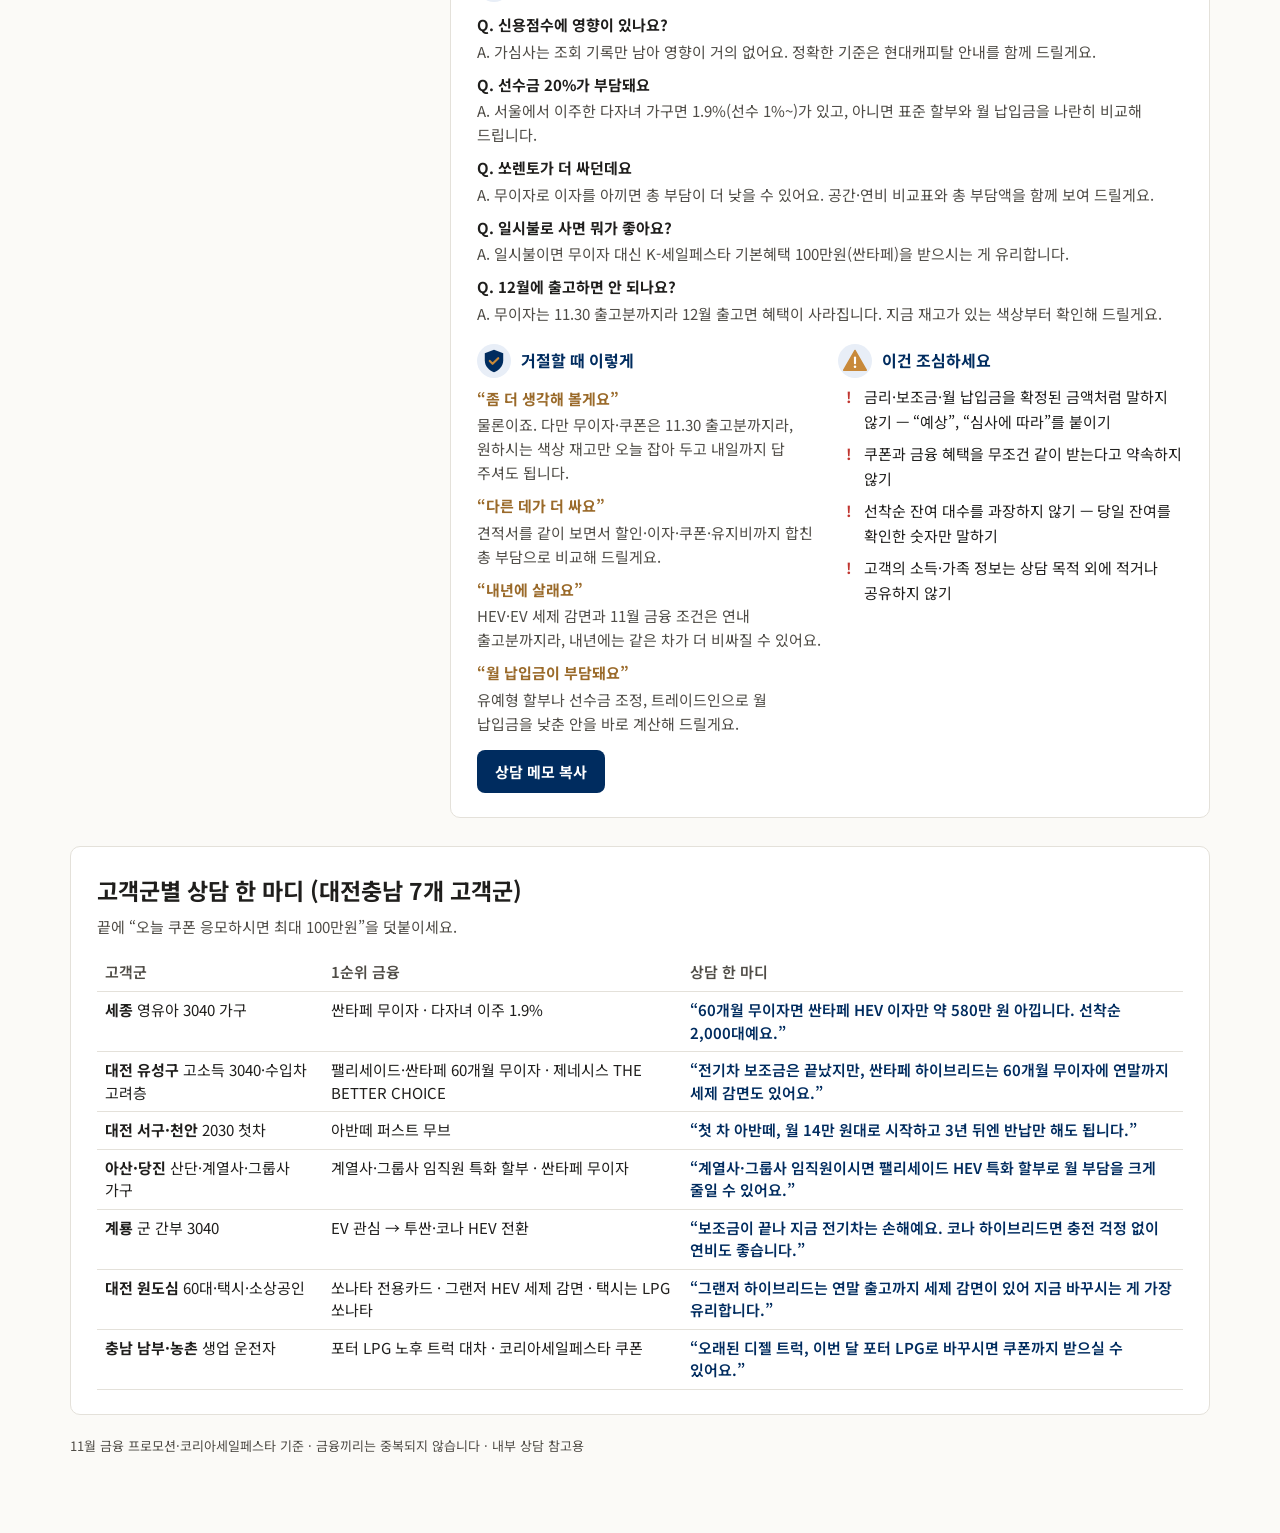
==== commit e80c197b: "판촉 전단 만들기 페이지 추가 (지역·대상·차종·구분 → 전단·문자·체크리스트), AI 전단 문의 안내 Co-Authored-By: Claude Opus 5.5 <noreply@a" ====
--- a/docs/advisor.html
+++ b/docs/advisor.html
@@ -8,13 +8,13 @@
 <meta name="theme-color" content="#002c5f">
 <link rel="preconnect" href="https://fonts.googleapis.com">
 <link rel="stylesheet" href="https://fonts.googleapis.com/css2?family=Noto+Sans+KR:wght@400;600;700&display=swap">
-<link rel="stylesheet" href="style.css?v=202611081425">
-<link rel="stylesheet" href="advisor.css?v=202611081425">
+<link rel="stylesheet" href="style.css?v=202611081433">
+<link rel="stylesheet" href="advisor.css?v=202611081433">
 </head>
 <body data-page="advisor" class="adv">
 <header class="topbar">
   <a class="brand" href="advisor.html"><img src="img/hyundai-logo-white.png" alt="HYUNDAI" class="logo"><span class="bar"></span><b>대전충남지역본부</b><span class="brand-sub">11월 금융상품 추천기</span></a>
-  <nav class="chapnav"><a href="index.html">4Q Pin Point 판촉방안 보고서 →</a></nav>
+  <nav class="chapnav"><a href="index.html">판촉방안 보고서</a><a href="flyer.html">판촉 전단 만들기</a></nav>
 </header>
 <main class="adv-main">
   <section class="adv-hero">
@@ -86,7 +86,7 @@
   <p class="muted small adv-foot">11월 금융 프로모션·코리아세일페스타 기준 · 금융끼리는 중복되지 않습니다 · 내부 상담 참고용</p>
 </main>
 <div id="tip" class="tip" hidden></div>
-<script src="data.js?v=202611081425"></script>
-<script src="advisor.js?v=202611081425"></script>
+<script src="data.js?v=202611081433"></script>
+<script src="advisor.js?v=202611081433"></script>
 </body>
 </html>
